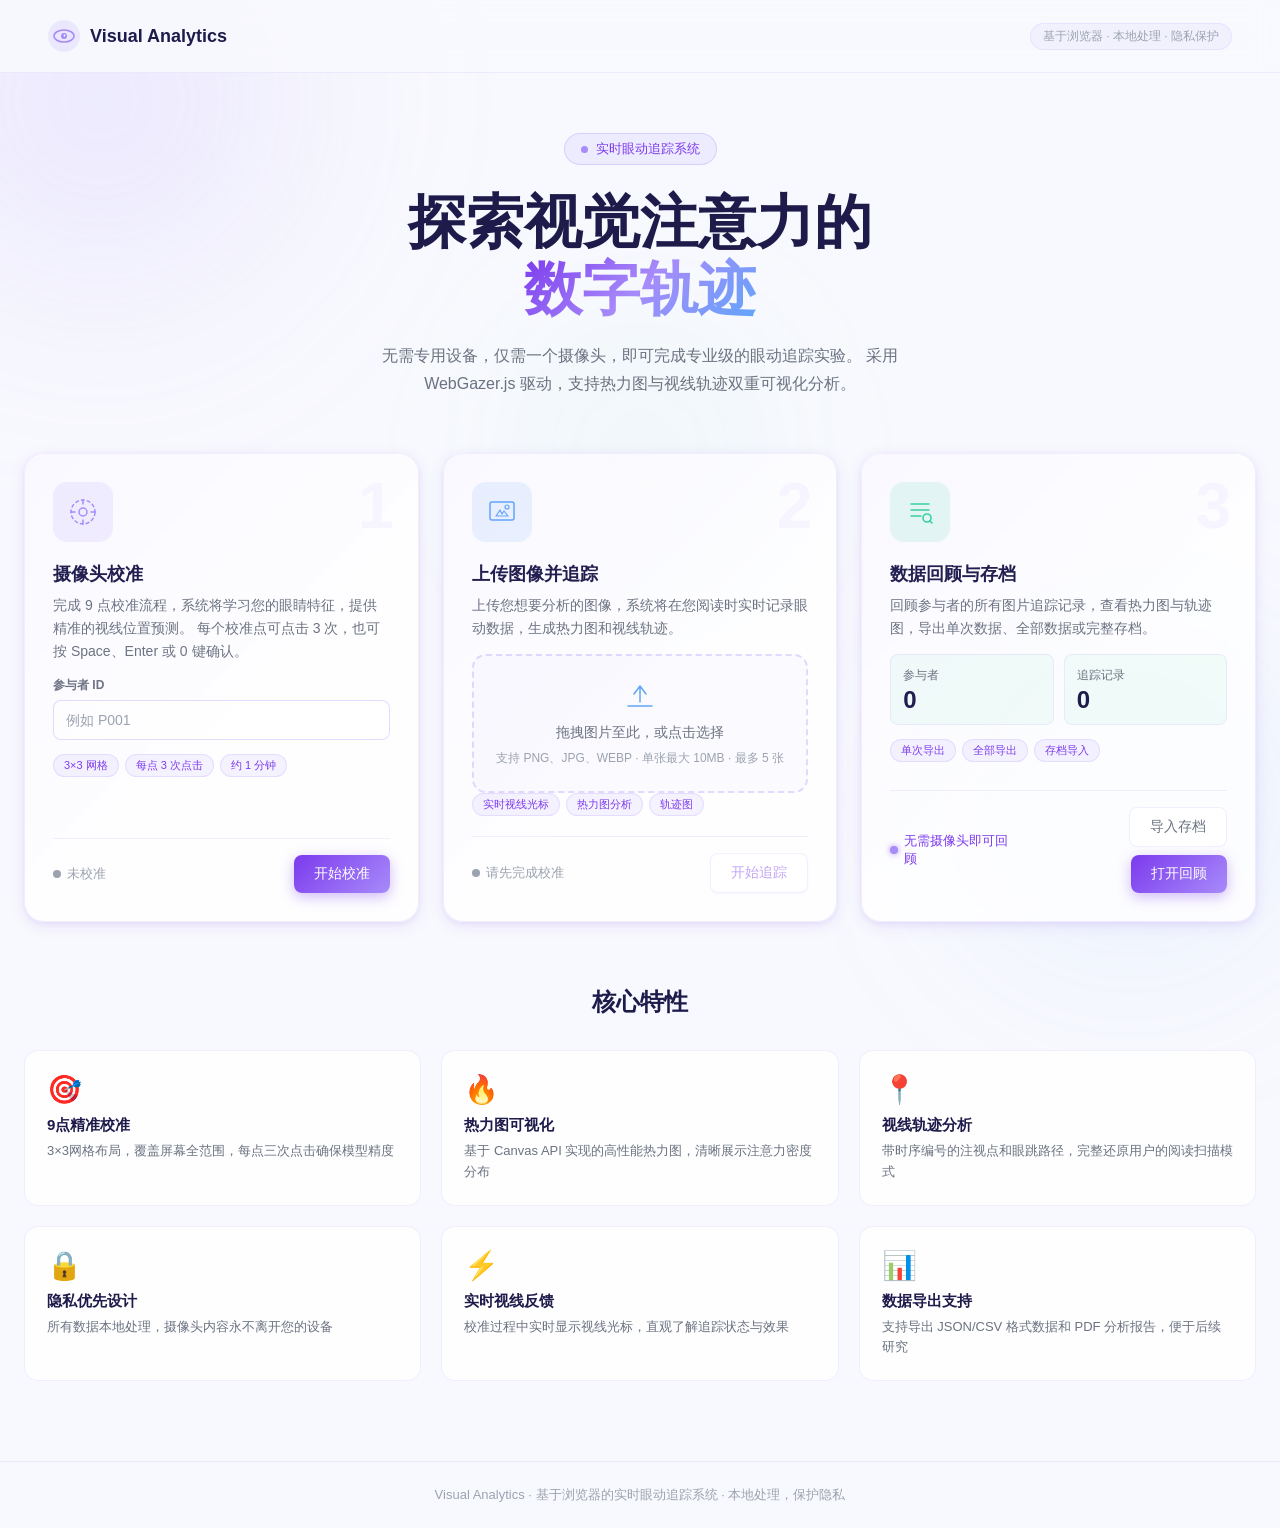
==== index.html @ 53bf52fd "Initial GitHub Pages release" ====
<!DOCTYPE html>
<html lang="zh-CN">
<head>
  <meta charset="UTF-8" />
  <meta name="viewport" content="width=device-width, initial-scale=1.0" />
  <title>Visual Analytics · 基于浏览器的实时眼动追踪系统</title>
  <meta name="description" content="基于浏览器的实时眼动追踪工具，无需专业设备，利用摄像头即可进行眼动数据采集、热力图与视线轨迹分析。" />
  <link rel="stylesheet" href="style.css" />
</head>
<body>

<!-- 背景装饰 -->
<div class="bg-orb bg-orb-1"></div>
<div class="bg-orb bg-orb-2"></div>
<div class="bg-orb bg-orb-3"></div>

<!-- ========== 隐私弹窗 ========== -->
<div id="privacy-modal" class="modal-overlay">
  <div class="modal-card">
    <div class="modal-icon">
      <svg width="48" height="48" viewBox="0 0 48 48" fill="none">
        <circle cx="24" cy="24" r="24" fill="rgba(167,139,250,0.15)"/>
        <path d="M24 12C18 12 13 15 13 15V25C13 32 18 37 24 38C30 37 35 32 35 25V15C35 15 30 12 24 12Z" stroke="#A78BFA" stroke-width="2" fill="none"/>
        <path d="M20 24L23 27L28 21" stroke="#A78BFA" stroke-width="2" stroke-linecap="round" stroke-linejoin="round"/>
      </svg>
    </div>
    <h2 class="modal-title">隐私说明</h2>
    <p class="modal-desc">本工具需要访问您的摄像头以进行实时眼动追踪。请放心：</p>
    <ul class="modal-list">
      <li>
        <span class="list-icon">🔒</span>
        <span>所有数据仅在您的浏览器本地处理</span>
      </li>
      <li>
        <span class="list-icon">🚫</span>
        <span>摄像头画面不会上传至任何服务器</span>
      </li>
      <li>
        <span class="list-icon">🎛️</span>
        <span>您可随时关闭摄像头或撤销权限</span>
      </li>
      <li>
        <span class="list-icon">🌐</span>
        <span>完全离线运行，保护您的隐私</span>
      </li>
    </ul>
    <button class="btn btn-primary btn-full" id="accept-privacy">
      我已了解，启用摄像头
    </button>
    <p class="modal-note">点击后浏览器将请求摄像头访问权限</p>
  </div>
</div>

<!-- ========== 初始化加载遮罩 ========== -->
<div id="loading-overlay" class="modal-overlay">
  <div class="modal-card" style="text-align:center">
    <div class="loading-spinner"></div>
    <h2 class="modal-title" style="margin-top:20px">正在初始化眼动追踪引擎</h2>
    <p class="modal-desc" id="loading-status">正在加载 WebGazer.js 并请求摄像头权限…</p>
  </div>
</div>

<!-- ========== 错误弹窗 ========== -->
<div id="error-modal" class="modal-overlay">
  <div class="modal-card">
    <div class="modal-icon">
      <svg width="48" height="48" viewBox="0 0 48 48" fill="none">
        <circle cx="24" cy="24" r="24" fill="rgba(248,113,113,0.15)"/>
        <path d="M24 14v12" stroke="#F87171" stroke-width="3" stroke-linecap="round"/>
        <circle cx="24" cy="32" r="2" fill="#F87171"/>
      </svg>
    </div>
    <h2 class="modal-title">眼动追踪初始化失败</h2>
    <p class="modal-desc" id="error-message">无法启动眼动追踪引擎。</p>
    <ul class="modal-list">
      <li>
        <span class="list-icon">📷</span>
        <span>请确认已允许浏览器访问摄像头</span>
      </li>
      <li>
        <span class="list-icon">🌐</span>
        <span>请使用 Chrome / Edge 等现代浏览器</span>
      </li>
      <li>
        <span class="list-icon">🔒</span>
        <span>页面需通过 HTTPS 或 localhost 访问</span>
      </li>
      <li>
        <span class="list-icon">💡</span>
        <span>请确保环境光线充足、面部正对摄像头</span>
      </li>
    </ul>
    <button class="btn btn-primary btn-full" id="retry-init-btn">重试初始化</button>
    <p class="modal-note" id="error-detail"></p>
  </div>
</div>

<!-- ========== 校准界面 ========== -->
<div id="calibration-screen" class="screen hidden">
  <div id="calibration-header">
    <div class="calib-progress-wrap">
      <div class="calib-progress-label">
        <span id="calib-status-text">校准进行中</span>
        <span id="calib-progress-pct">0%</span>
      </div>
      <div class="calib-progress-bar">
        <div class="calib-progress-fill" id="calib-progress-fill"></div>
      </div>
    </div>
    <p class="calib-hint">请注视当前圆点，点击它或按 Space / Enter / 0 共 3 次，直到它变为绿色</p>
  </div>

  <!-- 9个校准点 -->
  <div id="calibration-points-container">
    <!-- 点通过 JS 动态生成 -->
  </div>

  <!-- 实时视线光标 -->
  <div id="gaze-cursor" class="hidden"></div>
</div>

<!-- ========== 追踪界面 ========== -->
<div id="tracking-screen" class="screen hidden">
  <canvas id="tracking-canvas"></canvas>
  <div id="tracking-image-container">
    <img id="tracking-image" src="" alt="追踪图像" />
  </div>
  <div id="gaze-cursor-tracking" class="gaze-cursor-tracking"></div>
  <div id="tracking-banner">
    <div class="tracking-dot"></div>
    <span>眼动追踪进行中...</span>
  </div>
  <button id="stop-tracking-btn" title="结束追踪">
    <svg width="20" height="20" viewBox="0 0 20 20" fill="none">
      <path d="M15 5L5 15M5 5L15 15" stroke="white" stroke-width="2" stroke-linecap="round"/>
    </svg>
  </button>
</div>

<!-- ========== 分析报告界面 ========== -->
<div id="report-screen" class="screen hidden">
  <div class="report-header">
    <div class="report-header-left">
      <h1 class="report-title">
        <svg width="24" height="24" viewBox="0 0 24 24" fill="none">
          <path d="M9 19v-6a2 2 0 00-2-2H5a2 2 0 00-2 2v6a2 2 0 002 2h2a2 2 0 002-2zm0 0V9a2 2 0 012-2h2a2 2 0 012 2v10m-6 0a2 2 0 002 2h2a2 2 0 002-2m0 0V5a2 2 0 012-2h2a2 2 0 012 2v14a2 2 0 01-2 2h-2a2 2 0 01-2-2z" stroke="#A78BFA" stroke-width="2" stroke-linecap="round" stroke-linejoin="round"/>
        </svg>
        分析报告
      </h1>
    </div>
    <div class="report-header-actions">
      <button class="btn btn-ghost" id="import-archive-btn">
        导入存档
      </button>
      <input type="file" id="import-archive-input" accept="application/json,.json" class="hidden" />
      <button class="btn btn-ghost" id="export-archive-btn">
        导出存档
      </button>
      <button class="btn btn-ghost" id="export-selected-data-btn">
        导出单次数据
      </button>
      <button class="btn btn-ghost" id="export-data-btn">
        <svg width="16" height="16" viewBox="0 0 16 16" fill="none">
          <path d="M8 2v8M5 7l3 3 3-3M3 13h10" stroke="currentColor" stroke-width="1.5" stroke-linecap="round" stroke-linejoin="round"/>
        </svg>
        导出全部数据
      </button>
      <button class="btn btn-ghost" id="export-pdf-btn">
        <svg width="16" height="16" viewBox="0 0 16 16" fill="none">
          <path d="M4 2h6l3 3v9H4V2z" stroke="currentColor" stroke-width="1.5" stroke-linejoin="round"/>
          <path d="M9 2v3h3M6 8h4M6 11h4" stroke="currentColor" stroke-width="1.5" stroke-linecap="round"/>
        </svg>
        导出 PDF
      </button>
      <button class="btn btn-primary" id="back-home-btn">
        <svg width="16" height="16" viewBox="0 0 16 16" fill="none">
          <path d="M10 3L5 8l5 5" stroke="currentColor" stroke-width="1.5" stroke-linecap="round" stroke-linejoin="round"/>
        </svg>
        返回首页
      </button>
    </div>
  </div>

  <div class="data-workbench">
    <div class="data-panel">
      <div class="data-panel-head">
        <span>参与者</span>
        <strong id="participant-count">0</strong>
      </div>
      <div id="participant-list" class="participant-list"></div>
    </div>
    <div class="data-panel">
      <div class="data-panel-head">
        <span>追踪记录</span>
        <strong id="run-count">0</strong>
      </div>
      <div id="run-list" class="run-list"></div>
    </div>
    <div class="data-panel data-panel-wide">
      <div class="data-panel-head">
        <span>当前回顾</span>
        <strong id="selected-run-label">未选择</strong>
      </div>
      <p class="data-panel-note" id="selected-run-note">导入存档或完成追踪后，可在这里选择并回顾单次数据。</p>
    </div>
  </div>

  <div class="report-stats">
    <div class="stat-card">
      <div class="stat-icon stat-icon-purple">
        <svg width="20" height="20" viewBox="0 0 20 20" fill="none">
          <circle cx="10" cy="10" r="7" stroke="#A78BFA" stroke-width="1.5"/>
          <path d="M10 6v4l2.5 2.5" stroke="#A78BFA" stroke-width="1.5" stroke-linecap="round"/>
        </svg>
      </div>
      <div class="stat-info">
        <span class="stat-label">追踪总时长</span>
        <span class="stat-value" id="stat-duration">0.0 s</span>
      </div>
    </div>
    <div class="stat-card">
      <div class="stat-icon stat-icon-blue">
        <svg width="20" height="20" viewBox="0 0 20 20" fill="none">
          <circle cx="10" cy="10" r="3" stroke="#60A5FA" stroke-width="1.5"/>
          <path d="M10 3v2M10 15v2M3 10h2M15 10h2" stroke="#60A5FA" stroke-width="1.5" stroke-linecap="round"/>
        </svg>
      </div>
      <div class="stat-info">
        <span class="stat-label">数据点总数</span>
        <span class="stat-value" id="stat-points">0</span>
      </div>
    </div>
    <div class="stat-card">
      <div class="stat-icon stat-icon-green">
        <svg width="20" height="20" viewBox="0 0 20 20" fill="none">
          <path d="M16 8A6 6 0 114 8" stroke="#34D399" stroke-width="1.5" stroke-linecap="round"/>
          <path d="M10 2v1M7 3.27L7.5 4.1M13 3.27L12.5 4.1" stroke="#34D399" stroke-width="1.5" stroke-linecap="round"/>
        </svg>
      </div>
      <div class="stat-info">
        <span class="stat-label">关注质量</span>
        <span class="stat-value stat-quality" id="stat-quality">—</span>
      </div>
    </div>
    <div class="stat-card">
      <div class="stat-icon stat-icon-orange">
        <svg width="20" height="20" viewBox="0 0 20 20" fill="none">
          <path d="M3 10h2l2-5 3 10 3-6 1 3h3" stroke="#FB923C" stroke-width="1.5" stroke-linecap="round" stroke-linejoin="round"/>
        </svg>
      </div>
      <div class="stat-info">
        <span class="stat-label">采样频率</span>
        <span class="stat-value" id="stat-fps">— Hz</span>
      </div>
    </div>
  </div>

  <div class="report-viz">
    <div class="viz-tabs">
      <button class="viz-tab active" id="tab-heatmap">
        <svg width="16" height="16" viewBox="0 0 16 16" fill="none">
          <circle cx="8" cy="8" r="6" stroke="currentColor" stroke-width="1.5"/>
          <circle cx="8" cy="8" r="3" fill="currentColor" opacity="0.4"/>
          <circle cx="8" cy="8" r="1.5" fill="currentColor"/>
        </svg>
        热力图
      </button>
      <button class="viz-tab" id="tab-gazeplot">
        <svg width="16" height="16" viewBox="0 0 16 16" fill="none">
          <circle cx="3" cy="13" r="2" stroke="currentColor" stroke-width="1.5"/>
          <circle cx="8" cy="5" r="2" stroke="currentColor" stroke-width="1.5"/>
          <circle cx="13" cy="10" r="2" stroke="currentColor" stroke-width="1.5"/>
          <path d="M5 5.5L3 11M8.5 6.5L11.5 9" stroke="currentColor" stroke-width="1.2" stroke-linecap="round"/>
        </svg>
        视线轨迹图
      </button>
    </div>
    <div class="viz-container">
      <canvas id="report-canvas"></canvas>
    </div>
  </div>
</div>

<!-- ========== 主页 ========== -->
<div id="home-screen" class="screen">
  <header class="site-header">
    <div class="logo">
      <svg width="32" height="32" viewBox="0 0 32 32" fill="none">
        <circle cx="16" cy="16" r="16" fill="rgba(167,139,250,0.15)"/>
        <ellipse cx="16" cy="16" rx="10" ry="6" stroke="#A78BFA" stroke-width="1.5"/>
        <circle cx="16" cy="16" r="3" fill="#A78BFA"/>
        <circle cx="16.5" cy="15.5" r="1" fill="white"/>
      </svg>
      <span>Visual Analytics</span>
    </div>
    <div class="header-actions">
      <div class="header-badge">基于浏览器 · 本地处理 · 隐私保护</div>
    </div>
  </header>

  <main class="home-main">
    <div class="hero-section">
      <div class="hero-tag">
        <span class="tag-dot"></span>
        实时眼动追踪系统
      </div>
      <h1 class="hero-title">
        探索视觉注意力的<br />
        <span class="gradient-text">数字轨迹</span>
      </h1>
      <p class="hero-desc">
        无需专用设备，仅需一个摄像头，即可完成专业级的眼动追踪实验。
        采用 WebGazer.js 驱动，支持热力图与视线轨迹双重可视化分析。
      </p>
    </div>

    <div class="home-cards">
      <!-- 步骤1：校准 -->
      <div class="home-card" id="card-calibrate">
        <div class="card-number">1</div>
        <div class="card-icon-wrap calibrate-icon">
          <svg width="32" height="32" viewBox="0 0 32 32" fill="none">
            <circle cx="16" cy="16" r="12" stroke="#A78BFA" stroke-width="1.5" stroke-dasharray="4 2"/>
            <circle cx="16" cy="16" r="4" stroke="#A78BFA" stroke-width="1.5"/>
            <path d="M16 4v4M16 24v4M4 16h4M24 16h4" stroke="#A78BFA" stroke-width="1.5" stroke-linecap="round"/>
          </svg>
        </div>
        <div class="card-content">
          <h3 class="card-title">摄像头校准</h3>
          <p class="card-desc">
            完成 9 点校准流程，系统将学习您的眼睛特征，提供精准的视线位置预测。
            每个校准点可点击 3 次，也可按 Space、Enter 或 0 键确认。
          </p>
          <label class="participant-field" for="participant-id-input">
            <span>参与者 ID</span>
            <input id="participant-id-input" type="text" maxlength="48" placeholder="例如 P001" autocomplete="off" />
          </label>
          <div class="card-info-row">
            <span class="info-chip">3×3 网格</span>
            <span class="info-chip">每点 3 次点击</span>
            <span class="info-chip">约 1 分钟</span>
          </div>
        </div>
        <div class="card-footer">
          <div id="calib-status-indicator" class="status-indicator status-pending">
            <span class="status-dot"></span>
            <span id="calib-status-label">未校准</span>
          </div>
          <button class="btn btn-primary" id="start-calib-btn">开始校准</button>
        </div>
      </div>

      <!-- 步骤2：上传与追踪 -->
      <div class="home-card" id="card-track">
        <div class="card-number">2</div>
        <div class="card-icon-wrap track-icon">
          <svg width="32" height="32" viewBox="0 0 32 32" fill="none">
            <rect x="4" y="6" width="24" height="18" rx="2" stroke="#60A5FA" stroke-width="1.5"/>
            <path d="M14 14l-4 6h12l-4-5-2 3-2-4z" stroke="#60A5FA" stroke-width="1.2" stroke-linejoin="round"/>
            <circle cx="21" cy="11" r="2" stroke="#60A5FA" stroke-width="1.2"/>
          </svg>
        </div>
        <div class="card-content">
          <h3 class="card-title">上传图像并追踪</h3>
          <p class="card-desc">
            上传您想要分析的图像，系统将在您阅读时实时记录眼动数据，生成热力图和视线轨迹。
          </p>

          <!-- 拖拽上传区域 -->
          <div class="dropzone" id="dropzone">
            <div class="dropzone-inner" id="dropzone-inner">
              <svg width="36" height="36" viewBox="0 0 36 36" fill="none">
                <path d="M18 6v16M12 14l6-8 6 8" stroke="#60A5FA" stroke-width="1.5" stroke-linecap="round" stroke-linejoin="round"/>
                <path d="M6 26h24" stroke="#60A5FA" stroke-width="1.5" stroke-linecap="round"/>
              </svg>
              <span class="dropzone-text">拖拽图片至此，或点击选择</span>
              <span class="dropzone-sub">支持 PNG、JPG、WEBP · 单张最大 10MB · 最多 5 张</span>
            </div>
            <input type="file" id="file-input" accept="image/*" multiple class="hidden" />
          </div>
          <div id="image-gallery" class="image-gallery hidden" aria-label="已上传图片"></div>
          <div class="card-info-row">
            <span class="info-chip">实时视线光标</span>
            <span class="info-chip">热力图分析</span>
            <span class="info-chip">轨迹图</span>
          </div>
        </div>
        <div class="card-footer">
          <div id="track-status-indicator" class="status-indicator status-pending">
            <span class="status-dot"></span>
            <span>请先完成校准</span>
          </div>
          <button class="btn btn-secondary" id="start-track-btn" disabled>开始追踪</button>
        </div>
      </div>

      <!-- 步骤3：数据回顾与存档 -->
      <div class="home-card" id="card-data">
        <div class="card-number">3</div>
        <div class="card-icon-wrap data-icon">
          <svg width="32" height="32" viewBox="0 0 32 32" fill="none">
            <path d="M7 8h18M7 14h18M7 20h10" stroke="#34D399" stroke-width="1.6" stroke-linecap="round"/>
            <circle cx="23" cy="22" r="4" stroke="#34D399" stroke-width="1.6"/>
            <path d="M25.8 24.8L28 27" stroke="#34D399" stroke-width="1.6" stroke-linecap="round"/>
          </svg>
        </div>
        <div class="card-content">
          <h3 class="card-title">数据回顾与存档</h3>
          <p class="card-desc">
            回顾参与者的所有图片追踪记录，查看热力图与轨迹图，导出单次数据、全部数据或完整存档。
          </p>
          <div class="data-card-summary">
            <div>
              <span>参与者</span>
              <strong id="home-participant-count">0</strong>
            </div>
            <div>
              <span>追踪记录</span>
              <strong id="home-run-count">0</strong>
            </div>
          </div>
          <div class="card-info-row">
            <span class="info-chip">单次导出</span>
            <span class="info-chip">全部导出</span>
            <span class="info-chip">存档导入</span>
          </div>
        </div>
        <div class="card-footer">
          <div class="status-indicator status-active">
            <span class="status-dot"></span>
            <span>无需摄像头即可回顾</span>
          </div>
          <div class="card-actions">
            <button class="btn btn-ghost" id="import-archive-home-btn">导入存档</button>
            <button class="btn btn-primary" id="open-data-btn">打开回顾</button>
          </div>
        </div>
      </div>
    </div>

    <!-- 功能特点 -->
    <div class="features-section">
      <h2 class="features-title">核心特性</h2>
      <div class="features-grid">
        <div class="feature-item">
          <div class="feature-icon">🎯</div>
          <h4>9点精准校准</h4>
          <p>3×3网格布局，覆盖屏幕全范围，每点三次点击确保模型精度</p>
        </div>
        <div class="feature-item">
          <div class="feature-icon">🔥</div>
          <h4>热力图可视化</h4>
          <p>基于 Canvas API 实现的高性能热力图，清晰展示注意力密度分布</p>
        </div>
        <div class="feature-item">
          <div class="feature-icon">📍</div>
          <h4>视线轨迹分析</h4>
          <p>带时序编号的注视点和眼跳路径，完整还原用户的阅读扫描模式</p>
        </div>
        <div class="feature-item">
          <div class="feature-icon">🔒</div>
          <h4>隐私优先设计</h4>
          <p>所有数据本地处理，摄像头内容永不离开您的设备</p>
        </div>
        <div class="feature-item">
          <div class="feature-icon">⚡</div>
          <h4>实时视线反馈</h4>
          <p>校准过程中实时显示视线光标，直观了解追踪状态与效果</p>
        </div>
        <div class="feature-item">
          <div class="feature-icon">📊</div>
          <h4>数据导出支持</h4>
          <p>支持导出 JSON/CSV 格式数据和 PDF 分析报告，便于后续研究</p>
        </div>
      </div>
    </div>
  </main>

  <footer class="site-footer">
    <p>Visual Analytics · 基于浏览器的实时眼动追踪系统 · 本地处理，保护隐私</p>
  </footer>
</div>

<!-- WebGazer.js (本地) -->
<script src="webgazer.js"></script>
<script src="app.js"></script>
</body>
</html>
---- style.css ----
/* ===========================
   Global Reset & Base
=========================== */
*, *::before, *::after {
  box-sizing: border-box;
  margin: 0;
  padding: 0;
}

:root {
  --purple: #A78BFA;
  --purple-dark: #7C3AED;
  --purple-light: #EDE9FE;
  --blue: #60A5FA;
  --blue-dark: #2563EB;
  --green: #34D399;
  --green-dark: #059669;
  --orange: #FB923C;
  --red: #F87171;
  --red-dark: #DC2626;

  --bg: #F8F9FE;
  --surface: rgba(255,255,255,0.80);
  --surface-hover: rgba(255,255,255,0.95);
  --border: rgba(167,139,250,0.15);
  --border-strong: rgba(167,139,250,0.3);
  --text-primary: #1E1B4B;
  --text-secondary: #6B7280;
  --text-muted: #9CA3AF;

  --radius-sm: 8px;
  --radius-md: 14px;
  --radius-lg: 20px;
  --radius-xl: 28px;

  --shadow-sm: 0 1px 3px rgba(109,40,217,0.06), 0 1px 2px rgba(109,40,217,0.04);
  --shadow-md: 0 4px 16px rgba(109,40,217,0.10), 0 2px 6px rgba(109,40,217,0.06);
  --shadow-lg: 0 10px 40px rgba(109,40,217,0.14), 0 4px 12px rgba(109,40,217,0.08);
  --shadow-glow: 0 0 20px rgba(167,139,250,0.35);

  --transition: 0.22s cubic-bezier(0.4, 0, 0.2, 1);
}

html { font-size: 16px; }

body {
  font-family: -apple-system, BlinkMacSystemFont, "Segoe UI", "Microsoft YaHei", Arial, sans-serif;
  background: var(--bg);
  color: var(--text-primary);
  min-height: 100vh;
  overflow-x: hidden;
  -webkit-font-smoothing: antialiased;
}

/* ===========================
   Background Orbs
=========================== */
.bg-orb {
  position: fixed;
  border-radius: 50%;
  filter: blur(80px);
  pointer-events: none;
  z-index: 0;
}
.bg-orb-1 {
  width: 600px; height: 600px;
  background: radial-gradient(circle, rgba(167,139,250,0.18) 0%, transparent 70%);
  top: -200px; left: -200px;
}
.bg-orb-2 {
  width: 500px; height: 500px;
  background: radial-gradient(circle, rgba(96,165,250,0.12) 0%, transparent 70%);
  bottom: -150px; right: -100px;
}
.bg-orb-3 {
  width: 350px; height: 350px;
  background: radial-gradient(circle, rgba(52,211,153,0.08) 0%, transparent 70%);
  top: 50%; left: 50%;
  transform: translate(-50%, -50%);
}

/* ===========================
   Utilities
=========================== */
.hidden { display: none !important; }
.screen { position: relative; z-index: 1; }

/* ===========================
   Buttons
=========================== */
.btn {
  display: inline-flex;
  align-items: center;
  gap: 6px;
  padding: 10px 20px;
  border: none;
  border-radius: var(--radius-sm);
  font-family: inherit;
  font-size: 14px;
  font-weight: 500;
  cursor: pointer;
  transition: var(--transition);
  white-space: nowrap;
  text-decoration: none;
}

.btn-primary {
  background: linear-gradient(135deg, #7C3AED 0%, #A78BFA 100%);
  color: white;
  box-shadow: 0 4px 14px rgba(124,58,237,0.35);
}
.btn-primary:hover:not(:disabled) {
  transform: translateY(-1px);
  box-shadow: 0 6px 20px rgba(124,58,237,0.45);
}
.btn-primary:active:not(:disabled) { transform: translateY(0); }
.btn-primary:disabled {
  opacity: 0.5;
  cursor: not-allowed;
  box-shadow: none;
}

.btn-secondary {
  background: white;
  color: var(--purple-dark);
  border: 1.5px solid var(--border-strong);
  box-shadow: var(--shadow-sm);
}
.btn-secondary:hover:not(:disabled) {
  background: var(--purple-light);
  border-color: var(--purple);
}
.btn-secondary:disabled {
  opacity: 0.45;
  cursor: not-allowed;
}

.btn-ghost {
  background: rgba(255,255,255,0.6);
  color: var(--text-secondary);
  border: 1px solid var(--border);
  backdrop-filter: blur(8px);
}
.btn-ghost:hover {
  background: rgba(255,255,255,0.9);
  color: var(--text-primary);
}

.btn-full { width: 100%; justify-content: center; padding: 14px 20px; font-size: 15px; }

/* ===========================
   Modal
=========================== */
.modal-overlay {
  position: fixed;
  inset: 0;
  background: rgba(30,27,75,0.35);
  backdrop-filter: blur(12px);
  display: flex;
  align-items: center;
  justify-content: center;
  z-index: 1000;
  opacity: 0;
  pointer-events: none;
  transition: opacity 0.3s ease;
}
.modal-overlay.active {
  opacity: 1;
  pointer-events: all;
}

.modal-card {
  background: rgba(255,255,255,0.95);
  backdrop-filter: blur(20px);
  border: 1px solid var(--border);
  border-radius: var(--radius-xl);
  padding: 40px;
  max-width: 440px;
  width: calc(100% - 40px);
  box-shadow: var(--shadow-lg);
  transform: scale(0.95) translateY(8px);
  transition: transform 0.3s ease;
}
.modal-overlay.active .modal-card {
  transform: scale(1) translateY(0);
}

.modal-icon {
  display: flex;
  justify-content: center;
  margin-bottom: 20px;
}
.modal-title {
  text-align: center;
  font-size: 22px;
  font-weight: 700;
  color: var(--text-primary);
  margin-bottom: 10px;
}
.modal-desc {
  text-align: center;
  color: var(--text-secondary);
  font-size: 14px;
  margin-bottom: 20px;
}
.modal-list {
  list-style: none;
  display: flex;
  flex-direction: column;
  gap: 10px;
  margin-bottom: 28px;
}
.modal-list li {
  display: flex;
  align-items: center;
  gap: 10px;
  font-size: 14px;
  color: var(--text-primary);
  background: rgba(167,139,250,0.06);
  border: 1px solid var(--border);
  border-radius: var(--radius-sm);
  padding: 10px 14px;
}
.list-icon { font-size: 18px; flex-shrink: 0; }
.modal-note {
  text-align: center;
  color: var(--text-muted);
  font-size: 12px;
  margin-top: 12px;
}

/* ===========================
   Site Header (Home)
=========================== */
.site-header {
  display: flex;
  align-items: center;
  justify-content: space-between;
  padding: 20px 48px;
  position: sticky;
  top: 0;
  z-index: 100;
  background: rgba(248,249,254,0.85);
  backdrop-filter: blur(12px);
  border-bottom: 1px solid var(--border);
}
.logo {
  display: flex;
  align-items: center;
  gap: 10px;
  font-size: 18px;
  font-weight: 700;
  color: var(--text-primary);
  text-decoration: none;
}
.header-badge {
  font-size: 12px;
  color: var(--text-muted);
  background: rgba(167,139,250,0.08);
  border: 1px solid var(--border);
  border-radius: 100px;
  padding: 4px 12px;
}
.header-actions {
  display: flex;
  align-items: center;
  gap: 10px;
  flex-wrap: wrap;
  justify-content: flex-end;
}

/* ===========================
   Home Main
=========================== */
.home-main {
  max-width: 1500px;
  margin: 0 auto;
  padding: 60px 24px 80px;
}

/* Hero */
.hero-section {
  text-align: center;
  margin-bottom: 56px;
}
.hero-tag {
  display: inline-flex;
  align-items: center;
  gap: 8px;
  font-size: 13px;
  font-weight: 500;
  color: var(--purple-dark);
  background: rgba(167,139,250,0.12);
  border: 1px solid var(--border-strong);
  border-radius: 100px;
  padding: 6px 16px;
  margin-bottom: 24px;
}
.tag-dot {
  width: 7px; height: 7px;
  background: var(--purple);
  border-radius: 50%;
  animation: pulse-tag 2s infinite;
}
@keyframes pulse-tag {
  0%, 100% { opacity: 1; transform: scale(1); }
  50% { opacity: 0.6; transform: scale(0.85); }
}

.hero-title {
  font-size: clamp(36px, 5vw, 58px);
  font-weight: 800;
  line-height: 1.15;
  color: var(--text-primary);
  margin-bottom: 20px;
}
.gradient-text {
  background: linear-gradient(135deg, #7C3AED 0%, #A78BFA 50%, #60A5FA 100%);
  -webkit-background-clip: text;
  -webkit-text-fill-color: transparent;
  background-clip: text;
}
.hero-desc {
  max-width: 600px;
  margin: 0 auto;
  color: var(--text-secondary);
  font-size: 16px;
  line-height: 1.7;
}

/* Home Cards */
.home-cards {
  display: grid;
  grid-template-columns: repeat(3, minmax(0, 1fr));
  gap: 24px;
  margin-bottom: 64px;
}
@media (max-width: 1180px) {
  .home-cards { grid-template-columns: 1fr 1fr; }
}
@media (max-width: 780px) {
  .home-cards { grid-template-columns: 1fr; }
  .site-header { padding: 16px 20px; }
  .home-main { padding: 40px 16px 60px; }
}

.home-card {
  background: var(--surface);
  backdrop-filter: blur(16px);
  border: 1px solid var(--border);
  border-radius: var(--radius-lg);
  padding: 28px;
  box-shadow: var(--shadow-md);
  display: flex;
  flex-direction: column;
  gap: 20px;
  transition: var(--transition);
  position: relative;
  overflow: hidden;
}
.home-card::before {
  content: '';
  position: absolute;
  inset: 0;
  border-radius: var(--radius-lg);
  background: linear-gradient(135deg, rgba(167,139,250,0.05) 0%, transparent 60%);
  pointer-events: none;
}
.home-card:hover {
  box-shadow: var(--shadow-lg);
  transform: translateY(-2px);
  border-color: var(--border-strong);
}

.card-number {
  position: absolute;
  top: 20px;
  right: 24px;
  font-size: 64px;
  font-weight: 900;
  color: rgba(167,139,250,0.08);
  line-height: 1;
  user-select: none;
}
.card-icon-wrap {
  width: 60px; height: 60px;
  border-radius: var(--radius-md);
  display: flex;
  align-items: center;
  justify-content: center;
  flex-shrink: 0;
}
.calibrate-icon { background: rgba(167,139,250,0.12); }
.track-icon { background: rgba(96,165,250,0.12); }
.data-icon { background: rgba(52,211,153,0.12); }

.card-content { flex: 1; }
.card-title {
  font-size: 18px;
  font-weight: 700;
  color: var(--text-primary);
  margin-bottom: 8px;
}
.card-desc {
  font-size: 14px;
  color: var(--text-secondary);
  line-height: 1.65;
  margin-bottom: 14px;
}
.card-info-row {
  display: flex;
  flex-wrap: wrap;
  gap: 6px;
}
.info-chip {
  font-size: 11px;
  font-weight: 500;
  color: var(--purple-dark);
  background: rgba(167,139,250,0.10);
  border: 1px solid rgba(167,139,250,0.2);
  border-radius: 100px;
  padding: 3px 10px;
}

.participant-field {
  display: flex;
  flex-direction: column;
  gap: 6px;
  margin: 12px 0 14px;
}
.participant-field span {
  font-size: 12px;
  font-weight: 600;
  color: var(--text-secondary);
}
.participant-field input {
  width: 100%;
  height: 40px;
  border: 1px solid var(--border-strong);
  border-radius: var(--radius-sm);
  background: rgba(255,255,255,0.72);
  color: var(--text-primary);
  font: inherit;
  font-size: 14px;
  padding: 0 12px;
  outline: none;
  transition: var(--transition);
}
.participant-field input:focus {
  border-color: var(--purple);
  box-shadow: 0 0 0 3px rgba(167,139,250,0.18);
  background: white;
}
.participant-field input::placeholder {
  color: var(--text-muted);
}

.card-footer {
  display: flex;
  align-items: center;
  justify-content: space-between;
  border-top: 1px solid var(--border);
  padding-top: 16px;
  gap: 12px;
}
.card-actions {
  display: flex;
  align-items: center;
  gap: 8px;
  flex-wrap: wrap;
  justify-content: flex-end;
}
.data-card-summary {
  display: grid;
  grid-template-columns: 1fr 1fr;
  gap: 10px;
  margin: 14px 0;
}
.data-card-summary div {
  border: 1px solid var(--border);
  border-radius: var(--radius-sm);
  background: rgba(52,211,153,0.06);
  padding: 12px;
}
.data-card-summary span {
  display: block;
  color: var(--text-secondary);
  font-size: 12px;
  margin-bottom: 4px;
}
.data-card-summary strong {
  color: var(--text-primary);
  font-size: 24px;
  line-height: 1;
}

/* Status indicators */
.status-indicator {
  display: flex;
  align-items: center;
  gap: 6px;
  font-size: 13px;
  font-weight: 500;
}
.status-dot {
  width: 8px; height: 8px;
  border-radius: 50%;
  flex-shrink: 0;
}
.status-pending .status-dot { background: var(--text-muted); }
.status-pending { color: var(--text-muted); }
.status-success .status-dot {
  background: var(--green);
  box-shadow: 0 0 6px var(--green);
  animation: pulse-green 2s infinite;
}
.status-success { color: var(--green-dark); }
@keyframes pulse-green {
  0%, 100% { opacity: 1; }
  50% { opacity: 0.6; }
}
.status-active .status-dot {
  background: var(--purple);
  box-shadow: 0 0 6px var(--purple);
  animation: pulse-purple 1.5s infinite;
}
.status-active { color: var(--purple-dark); }
@keyframes pulse-purple {
  0%, 100% { opacity: 1; }
  50% { opacity: 0.5; }
}

/* Dropzone */
.dropzone {
  border: 2px dashed var(--border-strong);
  border-radius: var(--radius-md);
  background: rgba(167,139,250,0.03);
  cursor: pointer;
  transition: var(--transition);
  overflow: hidden;
  position: relative;
  min-height: 120px;
  display: flex;
  align-items: center;
  justify-content: center;
}
.dropzone:hover, .dropzone.drag-over {
  border-color: var(--purple);
  background: rgba(167,139,250,0.08);
}
.dropzone-inner {
  display: flex;
  flex-direction: column;
  align-items: center;
  gap: 8px;
  padding: 24px 16px;
  text-align: center;
}
.dropzone-text { font-size: 14px; font-weight: 500; color: var(--text-secondary); }
.dropzone-sub { font-size: 12px; color: var(--text-muted); }
.image-gallery {
  display: grid;
  grid-template-columns: repeat(auto-fill, minmax(92px, 1fr));
  gap: 10px;
  margin-top: 12px;
}
.image-thumb {
  position: relative;
  height: 86px;
  border: 2px solid transparent;
  border-radius: var(--radius-sm);
  overflow: hidden;
  cursor: pointer;
  background: white;
  box-shadow: var(--shadow-sm);
  transition: var(--transition);
}
.image-thumb:hover {
  border-color: var(--border-strong);
  transform: translateY(-1px);
}
.image-thumb.selected {
  border-color: var(--blue);
  box-shadow: 0 0 0 3px rgba(96,165,250,0.18);
}
.image-thumb img {
  width: 100%;
  height: 100%;
  object-fit: cover;
  display: block;
}
.image-thumb-name {
  position: absolute;
  left: 0;
  right: 0;
  bottom: 0;
  padding: 14px 6px 5px;
  color: white;
  font-size: 11px;
  text-align: left;
  white-space: nowrap;
  overflow: hidden;
  text-overflow: ellipsis;
  background: linear-gradient(180deg, transparent, rgba(0,0,0,0.68));
}
.image-thumb-remove {
  position: absolute;
  top: 5px;
  right: 5px;
  width: 22px;
  height: 22px;
  border: none;
  border-radius: 50%;
  background: rgba(0,0,0,0.56);
  color: white;
  font-size: 16px;
  line-height: 1;
  cursor: pointer;
}
.image-thumb-remove:hover {
  background: rgba(220,38,38,0.92);
}

/* Features */
.features-section { margin-top: 20px; }
.features-title {
  text-align: center;
  font-size: 24px;
  font-weight: 700;
  color: var(--text-primary);
  margin-bottom: 32px;
}
.features-grid {
  display: grid;
  grid-template-columns: repeat(3, 1fr);
  gap: 20px;
}
@media (max-width: 900px) {
  .features-grid { grid-template-columns: repeat(2, 1fr); }
}
@media (max-width: 540px) {
  .features-grid { grid-template-columns: 1fr; }
}
.feature-item {
  background: var(--surface);
  border: 1px solid var(--border);
  border-radius: var(--radius-md);
  padding: 22px;
  transition: var(--transition);
}
.feature-item:hover {
  border-color: var(--border-strong);
  box-shadow: var(--shadow-sm);
  transform: translateY(-2px);
}
.feature-icon { font-size: 28px; margin-bottom: 10px; }
.feature-item h4 { font-size: 15px; font-weight: 600; margin-bottom: 6px; }
.feature-item p { font-size: 13px; color: var(--text-secondary); line-height: 1.6; }

/* Site Footer */
.site-footer {
  text-align: center;
  padding: 24px;
  color: var(--text-muted);
  font-size: 13px;
  border-top: 1px solid var(--border);
  position: relative;
  z-index: 1;
}

/* ===========================
   Calibration Screen
=========================== */
#calibration-screen {
  position: fixed;
  inset: 0;
  background: rgba(248,249,254,0.97);
  backdrop-filter: blur(6px);
  z-index: 500;
}

#calibration-header {
  position: fixed;
  top: 0;
  left: 0; right: 0;
  padding: 16px 32px 12px;
  background: rgba(248,249,254,0.95);
  backdrop-filter: blur(12px);
  border-bottom: 1px solid var(--border);
  z-index: 10;
}

.calib-progress-wrap { margin-bottom: 10px; }
.calib-progress-label {
  display: flex;
  justify-content: space-between;
  align-items: center;
  margin-bottom: 6px;
  font-size: 14px;
  font-weight: 500;
  color: var(--text-secondary);
}
#calib-progress-pct { color: var(--purple); font-weight: 600; }
.calib-progress-bar {
  height: 6px;
  background: rgba(167,139,250,0.15);
  border-radius: 100px;
  overflow: hidden;
}
.calib-progress-fill {
  height: 100%;
  background: linear-gradient(90deg, #7C3AED, #A78BFA);
  border-radius: 100px;
  width: 0%;
  transition: width 0.4s ease;
}
.calib-hint {
  font-size: 13px;
  color: var(--text-muted);
  text-align: center;
}

/* Calibration Points */
#calibration-points-container {
  position: fixed;
  inset: 0;
}

.calib-point {
  position: absolute;
  width: 44px; height: 44px;
  transform: translate(-50%, -50%);
  cursor: pointer;
  /* 确保点可点击 */
  touch-action: manipulation;
}
.calib-point-ring {
  position: absolute;
  inset: 0;
  border-radius: 50%;
  border: 2px solid var(--red);
  background: rgba(248,113,113,0.12);
  transition: all 0.3s ease;
}
.calib-point-dot {
  position: absolute;
  top: 50%; left: 50%;
  transform: translate(-50%,-50%);
  width: 10px; height: 10px;
  border-radius: 50%;
  background: var(--red);
  transition: all 0.3s ease;
}
.calib-point:hover .calib-point-ring {
  border-color: var(--purple);
  background: rgba(167,139,250,0.15);
}
.calib-point:hover .calib-point-dot { background: var(--purple); }

/* Pulse animation on click */
.calib-point.clicking .calib-point-ring {
  animation: calib-pulse 0.3s ease-out;
}
@keyframes calib-pulse {
  0% { transform: scale(1); opacity: 1; }
  50% { transform: scale(1.6); opacity: 0.5; }
  100% { transform: scale(1); opacity: 1; }
}

/* Completed state */
.calib-point.done .calib-point-ring {
  border-color: var(--green);
  background: rgba(52,211,153,0.15);
}
.calib-point.done .calib-point-dot { background: var(--green); }

/* Progress indicator inside point */
.calib-point-progress {
  position: absolute;
  top: -14px; left: 50%;
  transform: translateX(-50%);
  font-size: 10px;
  font-weight: 700;
  color: var(--text-secondary);
  white-space: nowrap;
}

/* Check mark for done */
.calib-check {
  position: absolute;
  top: 50%; left: 50%;
  transform: translate(-50%, -50%);
  color: var(--green);
  font-size: 14px;
  opacity: 0;
  transition: opacity 0.3s ease;
}
.calib-point.done .calib-check { opacity: 1; }
.calib-point.done .calib-point-dot { opacity: 0; }

/* Gaze cursor */
#gaze-cursor {
  position: fixed;
  width: 22px; height: 22px;
  border-radius: 50%;
  background: rgba(124,58,237,0.35);
  border: 2px solid rgba(124,58,237,0.7);
  transform: translate(-50%, -50%);
  pointer-events: none;
  z-index: 600;
  transition: left 0.05s linear, top 0.05s linear;
  box-shadow: 0 0 10px rgba(124,58,237,0.4);
}

/* ===========================
   Tracking Screen
=========================== */
#tracking-screen {
  position: fixed;
  inset: 0;
  background: #0a0a12;
  overflow: hidden;
  z-index: 400;
}

#tracking-canvas {
  position: absolute;
  inset: 0;
  width: 100%;
  height: 100%;
  pointer-events: none;
  z-index: 410;
}

#tracking-image-container {
  position: absolute;
  inset: 0;
  display: flex;
  align-items: center;
  justify-content: center;
  z-index: 405;
}

#tracking-image {
  max-width: 100%;
  max-height: 100%;
  object-fit: contain;
  display: block;
}

.gaze-cursor-tracking {
  position: fixed;
  width: 28px; height: 28px;
  border-radius: 50%;
  background: rgba(167,139,250,0.4);
  border: 2.5px solid rgba(167,139,250,0.9);
  transform: translate(-50%, -50%);
  pointer-events: none;
  z-index: 450;
  box-shadow: 0 0 16px rgba(167,139,250,0.5);
  transition: left 0.05s linear, top 0.05s linear;
}
.gaze-cursor-tracking::after {
  content: '';
  position: absolute;
  top: 50%; left: 50%;
  width: 6px; height: 6px;
  border-radius: 50%;
  background: rgba(167,139,250,0.9);
  transform: translate(-50%, -50%);
}

#tracking-banner {
  position: fixed;
  bottom: 32px;
  left: 50%;
  transform: translateX(-50%);
  display: flex;
  align-items: center;
  gap: 10px;
  background: rgba(10,10,18,0.85);
  backdrop-filter: blur(12px);
  border: 1px solid rgba(167,139,250,0.2);
  border-radius: 100px;
  padding: 10px 22px;
  font-size: 13px;
  color: rgba(255,255,255,0.8);
  z-index: 460;
}
.tracking-dot {
  width: 8px; height: 8px;
  border-radius: 50%;
  background: #F87171;
  animation: track-blink 1s infinite;
}
@keyframes track-blink {
  0%, 100% { opacity: 1; }
  50% { opacity: 0.3; }
}

#stop-tracking-btn {
  position: fixed;
  top: 24px; right: 24px;
  width: 42px; height: 42px;
  border-radius: 50%;
  border: none;
  background: rgba(248,113,113,0.9);
  cursor: pointer;
  display: flex;
  align-items: center;
  justify-content: center;
  z-index: 460;
  box-shadow: 0 4px 14px rgba(248,113,113,0.4);
  transition: var(--transition);
}
#stop-tracking-btn:hover {
  background: var(--red-dark);
  transform: scale(1.08);
}

/* ===========================
   Report Screen
=========================== */
#report-screen {
  min-height: 100vh;
  padding: 24px 32px 48px;
  background: linear-gradient(180deg, rgba(167,139,250,0.04) 0%, transparent 100%);
}
@media (max-width: 680px) {
  #report-screen { padding: 16px 16px 40px; }
}

.report-header {
  display: flex;
  align-items: center;
  justify-content: space-between;
  margin-bottom: 28px;
  flex-wrap: wrap;
  gap: 12px;
}
.report-title {
  display: flex;
  align-items: center;
  gap: 10px;
  font-size: 22px;
  font-weight: 700;
}
.report-header-actions {
  display: flex;
  gap: 8px;
  flex-wrap: wrap;
}

.data-workbench {
  display: grid;
  grid-template-columns: minmax(180px, 0.8fr) minmax(260px, 1.2fr) minmax(240px, 1fr);
  gap: 16px;
  margin-bottom: 20px;
}
@media (max-width: 980px) {
  .data-workbench { grid-template-columns: 1fr; }
}
.data-panel {
  background: var(--surface);
  border: 1px solid var(--border);
  border-radius: var(--radius-md);
  box-shadow: var(--shadow-sm);
  padding: 14px;
  min-height: 132px;
}
.data-panel-head {
  display: flex;
  align-items: center;
  justify-content: space-between;
  gap: 12px;
  margin-bottom: 10px;
  color: var(--text-secondary);
  font-size: 12px;
  font-weight: 700;
}
.data-panel-head strong {
  color: var(--text-primary);
}
.participant-list,
.run-list {
  display: flex;
  flex-direction: column;
  gap: 8px;
  max-height: 230px;
  overflow: auto;
}
.data-item {
  width: 100%;
  border: 1px solid var(--border);
  border-radius: var(--radius-sm);
  background: rgba(255,255,255,0.58);
  color: var(--text-primary);
  cursor: pointer;
  font: inherit;
  text-align: left;
  padding: 10px;
  transition: var(--transition);
}
.data-item:hover {
  border-color: var(--border-strong);
  background: rgba(255,255,255,0.9);
}
.data-item.active {
  border-color: var(--purple);
  background: rgba(167,139,250,0.12);
}
.data-item-title {
  display: block;
  font-size: 13px;
  font-weight: 700;
  margin-bottom: 3px;
}
.data-item-meta {
  display: block;
  color: var(--text-muted);
  font-size: 11px;
  line-height: 1.45;
}
.data-empty {
  color: var(--text-muted);
  font-size: 13px;
  line-height: 1.5;
  padding: 12px 4px;
}
.data-panel-note {
  color: var(--text-secondary);
  font-size: 13px;
  line-height: 1.6;
}

/* Stats */
.report-stats {
  display: grid;
  grid-template-columns: repeat(4, 1fr);
  gap: 16px;
  margin-bottom: 28px;
}
@media (max-width: 820px) {
  .report-stats { grid-template-columns: repeat(2, 1fr); }
}
@media (max-width: 480px) {
  .report-stats { grid-template-columns: 1fr 1fr; }
}

.stat-card {
  background: var(--surface);
  border: 1px solid var(--border);
  border-radius: var(--radius-md);
  padding: 18px 20px;
  display: flex;
  align-items: center;
  gap: 14px;
  box-shadow: var(--shadow-sm);
  transition: var(--transition);
}
.stat-card:hover { box-shadow: var(--shadow-md); transform: translateY(-1px); }

.stat-icon {
  width: 44px; height: 44px;
  border-radius: var(--radius-sm);
  display: flex;
  align-items: center;
  justify-content: center;
  flex-shrink: 0;
}
.stat-icon-purple { background: rgba(167,139,250,0.12); }
.stat-icon-blue { background: rgba(96,165,250,0.12); }
.stat-icon-green { background: rgba(52,211,153,0.12); }
.stat-icon-orange { background: rgba(251,146,60,0.12); }

.stat-info { display: flex; flex-direction: column; gap: 2px; }
.stat-label { font-size: 12px; color: var(--text-muted); font-weight: 500; }
.stat-value { font-size: 20px; font-weight: 700; color: var(--text-primary); }
.stat-quality { color: var(--green-dark); }

/* Viz Area */
.report-viz {
  background: var(--surface);
  border: 1px solid var(--border);
  border-radius: var(--radius-lg);
  overflow: hidden;
  box-shadow: var(--shadow-md);
}

.viz-tabs {
  display: flex;
  gap: 2px;
  padding: 12px 16px;
  border-bottom: 1px solid var(--border);
  background: rgba(248,249,254,0.6);
}
.viz-tab {
  display: inline-flex;
  align-items: center;
  gap: 7px;
  padding: 8px 18px;
  border: none;
  border-radius: var(--radius-sm);
  font-family: inherit;
  font-size: 13px;
  font-weight: 500;
  color: var(--text-secondary);
  background: transparent;
  cursor: pointer;
  transition: var(--transition);
}
.viz-tab:hover { background: rgba(167,139,250,0.08); color: var(--purple-dark); }
.viz-tab.active {
  background: rgba(167,139,250,0.15);
  color: var(--purple-dark);
  border: 1px solid rgba(167,139,250,0.25);
}

.viz-container {
  padding: 0;
  display: flex;
  align-items: center;
  justify-content: center;
  min-height: 400px;
  background: #1a1a2e;
  position: relative;
}

#report-canvas {
  max-width: 100%;
  max-height: 70vh;
  display: block;
}

/* ===========================
   Loading Spinner
=========================== */
.loading-spinner {
  width: 52px;
  height: 52px;
  border-radius: 50%;
  border: 4px solid rgba(167,139,250,0.2);
  border-top-color: var(--purple);
  animation: spin 0.9s linear infinite;
  margin: 0 auto;
}
@keyframes spin {
  to { transform: rotate(360deg); }
}

/* 错误弹窗标题颜色覆盖 */
#error-modal .modal-title { color: var(--red-dark); }
#error-modal .modal-list li {
  background: rgba(248,113,113,0.06);
  border-color: rgba(248,113,113,0.2);
}
#error-modal .btn-primary {
  background: linear-gradient(135deg, #DC2626 0%, #F87171 100%);
  box-shadow: 0 4px 14px rgba(220,38,38,0.35);
}
#error-modal .btn-primary:hover {
  box-shadow: 0 6px 20px rgba(220,38,38,0.45);
}
#error-detail {
  color: var(--red);
  font-size: 11px;
  margin-top: 8px;
  word-break: break-all;
}
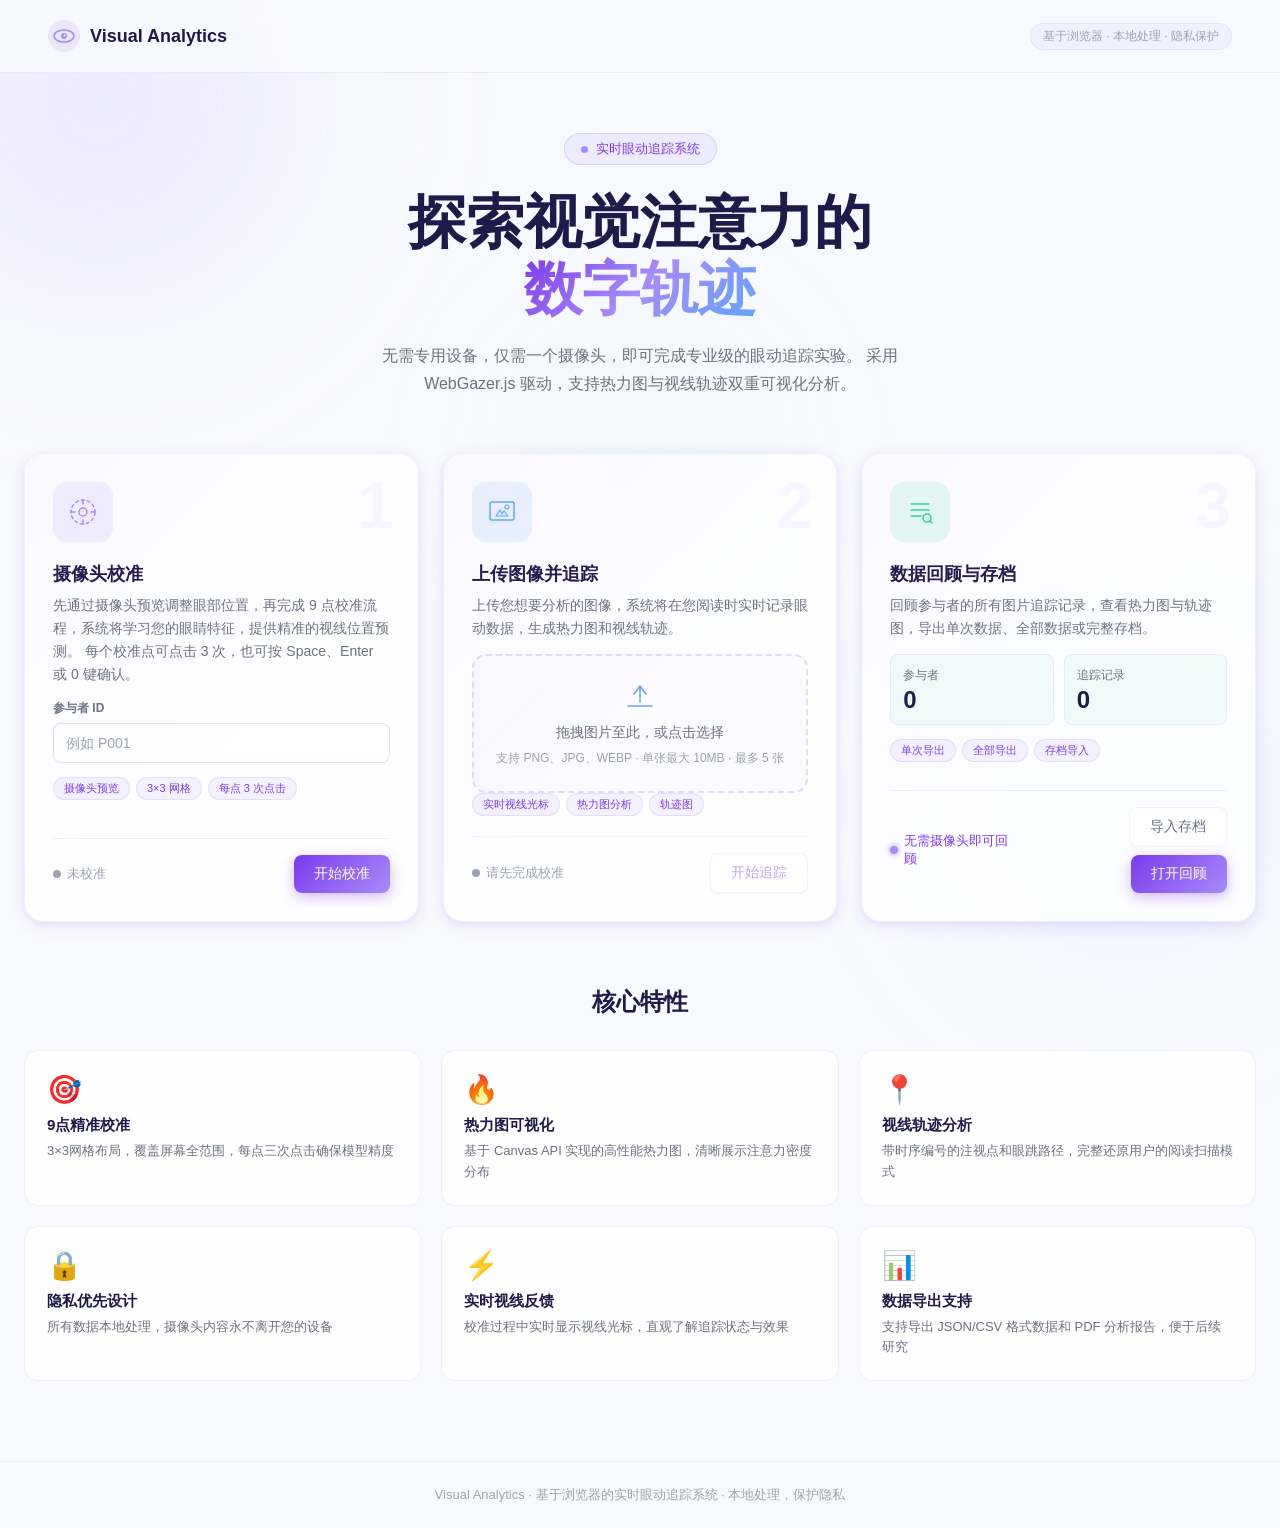
==== commit 3a2248c9: "Add camera adjustment step" ====
--- a/index.html
+++ b/index.html
@@ -92,6 +92,33 @@
     </ul>
     <button class="btn btn-primary btn-full" id="retry-init-btn">重试初始化</button>
     <p class="modal-note" id="error-detail"></p>
+  </div>
+</div>
+
+<!-- ========== 摄像头调整界面 ========== -->
+<div id="camera-adjust-screen" class="screen hidden">
+  <div class="camera-adjust-shell">
+    <header class="camera-adjust-header">
+      <div>
+        <p class="camera-adjust-kicker">校准前检查</p>
+        <h2>调整摄像头至眼部位置</h2>
+      </div>
+      <p id="camera-adjust-status">正在读取摄像头画面…</p>
+    </header>
+
+    <div class="camera-preview-wrap">
+      <video id="camera-adjust-video" autoplay muted playsinline></video>
+      <div class="camera-guide" aria-hidden="true">
+        <div class="eye-guide eye-guide-left"></div>
+        <div class="eye-guide eye-guide-right"></div>
+        <div class="face-guide"></div>
+      </div>
+    </div>
+
+    <div class="camera-adjust-footer">
+      <button class="btn btn-ghost" id="camera-adjust-back-btn">返回首页</button>
+      <button class="btn btn-primary" id="camera-adjust-continue-btn">进入九点校准</button>
+    </div>
   </div>
 </div>
 
@@ -328,7 +355,7 @@
         <div class="card-content">
           <h3 class="card-title">摄像头校准</h3>
           <p class="card-desc">
-            完成 9 点校准流程，系统将学习您的眼睛特征，提供精准的视线位置预测。
+            先通过摄像头预览调整眼部位置，再完成 9 点校准流程，系统将学习您的眼睛特征，提供精准的视线位置预测。
             每个校准点可点击 3 次，也可按 Space、Enter 或 0 键确认。
           </p>
           <label class="participant-field" for="participant-id-input">
@@ -336,9 +363,9 @@
             <input id="participant-id-input" type="text" maxlength="48" placeholder="例如 P001" autocomplete="off" />
           </label>
           <div class="card-info-row">
+            <span class="info-chip">摄像头预览</span>
             <span class="info-chip">3×3 网格</span>
             <span class="info-chip">每点 3 次点击</span>
-            <span class="info-chip">约 1 分钟</span>
           </div>
         </div>
         <div class="card-footer">
--- a/style.css
+++ b/style.css
@@ -669,6 +669,136 @@
 }
 
 /* ===========================
+   Camera Adjustment Screen
+=========================== */
+#camera-adjust-screen {
+  position: fixed;
+  inset: 0;
+  background: #111827;
+  z-index: 500;
+  color: white;
+  overflow: auto;
+}
+
+.camera-adjust-shell {
+  min-height: 100vh;
+  width: min(1120px, calc(100% - 40px));
+  margin: 0 auto;
+  padding: 28px 0;
+  display: grid;
+  grid-template-rows: auto minmax(320px, 1fr) auto;
+  gap: 18px;
+}
+
+.camera-adjust-header,
+.camera-adjust-footer {
+  display: flex;
+  align-items: center;
+  justify-content: space-between;
+  gap: 16px;
+}
+
+.camera-adjust-kicker {
+  color: #93C5FD;
+  font-size: 13px;
+  font-weight: 700;
+  margin-bottom: 6px;
+}
+
+.camera-adjust-header h2 {
+  font-size: clamp(24px, 3vw, 36px);
+  line-height: 1.15;
+  letter-spacing: 0;
+}
+
+#camera-adjust-status {
+  max-width: 360px;
+  color: #D1D5DB;
+  font-size: 14px;
+  line-height: 1.6;
+  text-align: right;
+}
+
+.camera-preview-wrap {
+  position: relative;
+  overflow: hidden;
+  border-radius: var(--radius-sm);
+  border: 1px solid rgba(255,255,255,0.18);
+  background: #030712;
+  min-height: 320px;
+  box-shadow: 0 18px 50px rgba(0,0,0,0.32);
+}
+
+#camera-adjust-video {
+  width: 100%;
+  height: 100%;
+  min-height: 320px;
+  display: block;
+  object-fit: cover;
+  transform: scaleX(-1);
+}
+
+.camera-guide {
+  position: absolute;
+  inset: 0;
+  pointer-events: none;
+}
+
+.face-guide {
+  position: absolute;
+  left: 50%;
+  top: 50%;
+  width: min(42vw, 360px);
+  height: min(56vw, 470px);
+  transform: translate(-50%, -50%);
+  border: 2px solid rgba(255,255,255,0.42);
+  border-radius: 50%;
+}
+
+.eye-guide {
+  position: absolute;
+  top: 43%;
+  width: min(15vw, 128px);
+  height: 56px;
+  border: 2px solid rgba(52,211,153,0.9);
+  border-radius: 999px;
+  box-shadow: 0 0 18px rgba(52,211,153,0.18);
+}
+
+.eye-guide-left {
+  left: calc(50% - min(16vw, 150px));
+  transform: translate(-50%, -50%);
+}
+
+.eye-guide-right {
+  left: calc(50% + min(16vw, 150px));
+  transform: translate(-50%, -50%);
+}
+
+@media (max-width: 720px) {
+  .camera-adjust-shell {
+    width: calc(100% - 24px);
+    padding: 18px 0;
+  }
+
+  .camera-adjust-header,
+  .camera-adjust-footer {
+    align-items: stretch;
+    flex-direction: column;
+  }
+
+  #camera-adjust-status {
+    max-width: none;
+    text-align: left;
+  }
+
+  .camera-adjust-footer .btn {
+    width: 100%;
+    justify-content: center;
+  }
+}
+
+/* ===========================
    Calibration Screen
 =========================== */
 #calibration-screen {
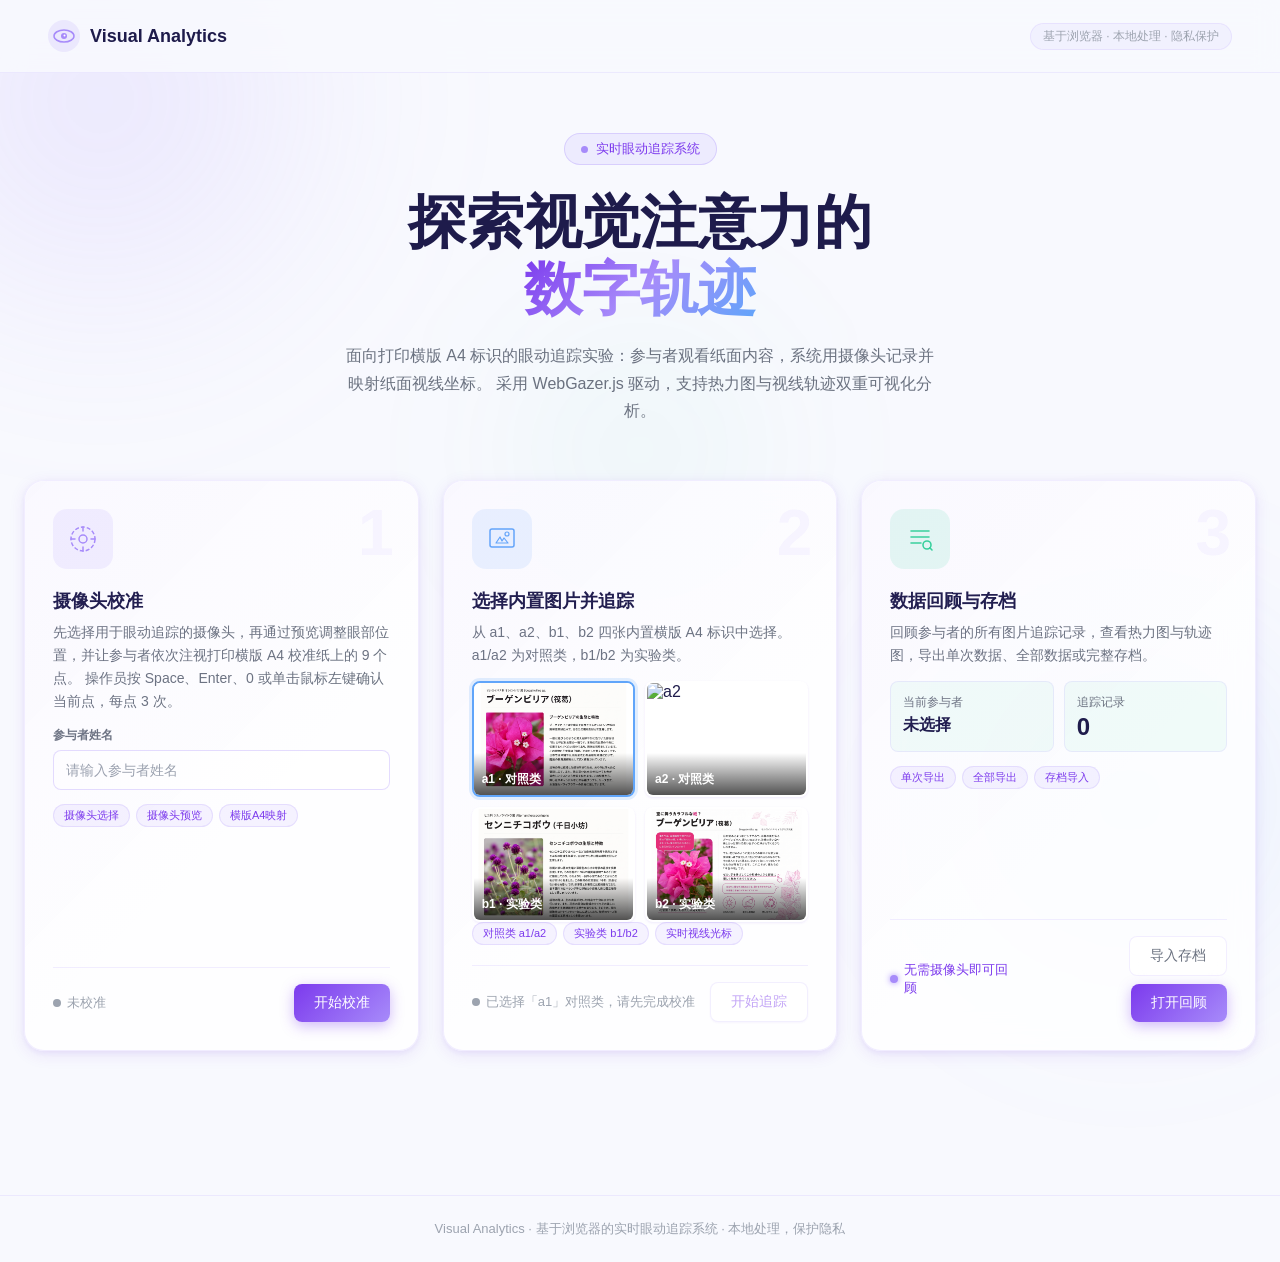
==== commit d14d277e: "Update: Refined eye-tracking tool design, logic enhancements, and added preloaded stimulus images" ====
--- a/index.html
+++ b/index.html
@@ -13,43 +13,6 @@
 <div class="bg-orb bg-orb-1"></div>
 <div class="bg-orb bg-orb-2"></div>
 <div class="bg-orb bg-orb-3"></div>
-
-<!-- ========== 隐私弹窗 ========== -->
-<div id="privacy-modal" class="modal-overlay">
-  <div class="modal-card">
-    <div class="modal-icon">
-      <svg width="48" height="48" viewBox="0 0 48 48" fill="none">
-        <circle cx="24" cy="24" r="24" fill="rgba(167,139,250,0.15)"/>
-        <path d="M24 12C18 12 13 15 13 15V25C13 32 18 37 24 38C30 37 35 32 35 25V15C35 15 30 12 24 12Z" stroke="#A78BFA" stroke-width="2" fill="none"/>
-        <path d="M20 24L23 27L28 21" stroke="#A78BFA" stroke-width="2" stroke-linecap="round" stroke-linejoin="round"/>
-      </svg>
-    </div>
-    <h2 class="modal-title">隐私说明</h2>
-    <p class="modal-desc">本工具需要访问您的摄像头以进行实时眼动追踪。请放心：</p>
-    <ul class="modal-list">
-      <li>
-        <span class="list-icon">🔒</span>
-        <span>所有数据仅在您的浏览器本地处理</span>
-      </li>
-      <li>
-        <span class="list-icon">🚫</span>
-        <span>摄像头画面不会上传至任何服务器</span>
-      </li>
-      <li>
-        <span class="list-icon">🎛️</span>
-        <span>您可随时关闭摄像头或撤销权限</span>
-      </li>
-      <li>
-        <span class="list-icon">🌐</span>
-        <span>完全离线运行，保护您的隐私</span>
-      </li>
-    </ul>
-    <button class="btn btn-primary btn-full" id="accept-privacy">
-      我已了解，启用摄像头
-    </button>
-    <p class="modal-note">点击后浏览器将请求摄像头访问权限</p>
-  </div>
-</div>
 
 <!-- ========== 初始化加载遮罩 ========== -->
 <div id="loading-overlay" class="modal-overlay">
@@ -95,6 +58,38 @@
   </div>
 </div>
 
+<!-- ========== 摄像头选择界面 ========== -->
+<div id="camera-select-screen" class="screen hidden">
+  <div class="camera-select-shell">
+    <header class="camera-select-header">
+      <div>
+        <p class="camera-select-kicker">摄像头选择</p>
+        <h2>选择用于眼动追踪的摄像头</h2>
+      </div>
+      <p id="camera-select-status">正在读取摄像头列表…</p>
+    </header>
+
+    <div class="camera-select-layout">
+      <section class="camera-select-panel">
+        <label class="camera-device-field" for="camera-device-select">
+          <span>视频输入设备</span>
+          <select id="camera-device-select"></select>
+        </label>
+        <button class="btn btn-secondary" id="camera-refresh-btn">刷新列表</button>
+      </section>
+
+      <div class="camera-select-preview">
+        <video id="camera-select-video" autoplay muted playsinline></video>
+      </div>
+    </div>
+
+    <div class="camera-select-footer">
+      <button class="btn btn-ghost" id="camera-select-back-btn">返回首页</button>
+      <button class="btn btn-primary" id="camera-select-continue-btn">使用此摄像头</button>
+    </div>
+  </div>
+</div>
+
 <!-- ========== 摄像头调整界面 ========== -->
 <div id="camera-adjust-screen" class="screen hidden">
   <div class="camera-adjust-shell">
@@ -134,7 +129,12 @@
         <div class="calib-progress-fill" id="calib-progress-fill"></div>
       </div>
     </div>
-    <p class="calib-hint">请注视当前圆点，点击它或按 Space / Enter / 0 共 3 次，直到它变为绿色</p>
+    <p class="calib-hint">参与者注视打印横版 A4 校准纸上的当前编号点；操作员按 Space / Enter / 0，或单击鼠标左键确认当前点 3 次</p>
+  </div>
+
+  <div id="calibration-paper-frame" class="a4-paper-frame">
+    <div class="a4-paper-title">横版 A4 纸面校准映射</div>
+    <div class="a4-paper-grid" aria-hidden="true"></div>
   </div>
 
   <!-- 9个校准点 -->
@@ -149,13 +149,21 @@
 <!-- ========== 追踪界面 ========== -->
 <div id="tracking-screen" class="screen hidden">
   <canvas id="tracking-canvas"></canvas>
-  <div id="tracking-image-container">
-    <img id="tracking-image" src="" alt="追踪图像" />
+  <div id="tracking-operator-panel">
+    <div class="tracking-copy">
+      <span class="tracking-mode">横版 A4 纸面追踪</span>
+      <strong>请让参与者观看打印出来的横版 A4 标识</strong>
+      <span>屏幕仅用于操作员监看。系统会把视线估计映射到这张 A4 纸面坐标，再叠加到报告图像上。</span>
+    </div>
+    <div id="tracking-paper-plane" class="a4-paper-frame tracking-paper-plane">
+      <img id="tracking-image" src="" alt="追踪图像参考" />
+      <div class="a4-paper-grid" aria-hidden="true"></div>
+    </div>
   </div>
   <div id="gaze-cursor-tracking" class="gaze-cursor-tracking"></div>
   <div id="tracking-banner">
     <div class="tracking-dot"></div>
-    <span>眼动追踪进行中...</span>
+    <span>正在记录 A4 纸面视线坐标...</span>
   </div>
   <button id="stop-tracking-btn" title="结束追踪">
     <svg width="20" height="20" viewBox="0 0 20 20" fill="none">
@@ -175,29 +183,9 @@
         分析报告
       </h1>
     </div>
-    <div class="report-header-actions">
-      <button class="btn btn-ghost" id="import-archive-btn">
-        导入存档
-      </button>
-      <input type="file" id="import-archive-input" accept="application/json,.json" class="hidden" />
-      <button class="btn btn-ghost" id="export-archive-btn">
+    <div class="report-header-actions report-primary-actions">
+      <button class="btn btn-archive" id="export-archive-btn">
         导出存档
-      </button>
-      <button class="btn btn-ghost" id="export-selected-data-btn">
-        导出单次数据
-      </button>
-      <button class="btn btn-ghost" id="export-data-btn">
-        <svg width="16" height="16" viewBox="0 0 16 16" fill="none">
-          <path d="M8 2v8M5 7l3 3 3-3M3 13h10" stroke="currentColor" stroke-width="1.5" stroke-linecap="round" stroke-linejoin="round"/>
-        </svg>
-        导出全部数据
-      </button>
-      <button class="btn btn-ghost" id="export-pdf-btn">
-        <svg width="16" height="16" viewBox="0 0 16 16" fill="none">
-          <path d="M4 2h6l3 3v9H4V2z" stroke="currentColor" stroke-width="1.5" stroke-linejoin="round"/>
-          <path d="M9 2v3h3M6 8h4M6 11h4" stroke="currentColor" stroke-width="1.5" stroke-linecap="round"/>
-        </svg>
-        导出 PDF
       </button>
       <button class="btn btn-primary" id="back-home-btn">
         <svg width="16" height="16" viewBox="0 0 16 16" fill="none">
@@ -241,7 +229,7 @@
         </svg>
       </div>
       <div class="stat-info">
-        <span class="stat-label">追踪总时长</span>
+        <span class="stat-label">当前时段</span>
         <span class="stat-value" id="stat-duration">0.0 s</span>
       </div>
     </div>
@@ -253,7 +241,7 @@
         </svg>
       </div>
       <div class="stat-info">
-        <span class="stat-label">数据点总数</span>
+        <span class="stat-label">当前点数</span>
         <span class="stat-value" id="stat-points">0</span>
       </div>
     </div>
@@ -302,9 +290,56 @@
         视线轨迹图
       </button>
     </div>
+    <div class="viz-controls">
+      <div class="viz-control-group">
+        <label class="viz-check">
+          <input type="checkbox" id="viz-background-toggle" checked />
+          <span>叠加背景图</span>
+        </label>
+      </div>
+      <div class="viz-control-group viz-time-group">
+        <label>
+          <span>开始</span>
+          <input id="viz-time-start" type="number" min="0" step="0.1" value="0" />
+        </label>
+        <label>
+          <span>结束</span>
+          <input id="viz-time-end" type="number" min="0" step="0.1" placeholder="全部" />
+        </label>
+        <button class="btn btn-ghost" id="viz-time-reset-btn">重置</button>
+      </div>
+      <div class="viz-control-group">
+        <span id="viz-range-status">显示全部数据</span>
+        <button class="btn btn-secondary" id="gaze-playback-btn" disabled>模拟回放</button>
+        <button class="btn btn-primary" id="export-viz-layer-btn">导出透明图层</button>
+      </div>
+    </div>
     <div class="viz-container">
       <canvas id="report-canvas"></canvas>
     </div>
+  </div>
+
+  <div class="report-footer-actions">
+    <input type="file" id="import-archive-input" accept="application/json,.json" class="hidden" />
+    <button class="btn btn-ghost" id="import-archive-btn">
+      导入存档
+    </button>
+    <button class="btn btn-ghost" id="export-selected-data-btn">
+      导出单次数据
+    </button>
+    <button class="btn btn-ghost" id="export-data-btn">
+      <svg width="16" height="16" viewBox="0 0 16 16" fill="none">
+        <path d="M8 2v8M5 7l3 3 3-3M3 13h10" stroke="currentColor" stroke-width="1.5" stroke-linecap="round" stroke-linejoin="round"/>
+      </svg>
+      导出全部数据
+    </button>
+    <button class="btn btn-ghost" id="export-pdf-btn">
+      <svg width="16" height="16" viewBox="0 0 16 16" fill="none">
+        <path d="M4 2h6l3 3v9H4V2z" stroke="currentColor" stroke-width="1.5" stroke-linejoin="round"/>
+        <path d="M9 2v3h3M6 8h4M6 11h4" stroke="currentColor" stroke-width="1.5" stroke-linecap="round"/>
+      </svg>
+      导出 PDF
+    </button>
   </div>
 </div>
 
@@ -336,7 +371,7 @@
         <span class="gradient-text">数字轨迹</span>
       </h1>
       <p class="hero-desc">
-        无需专用设备，仅需一个摄像头，即可完成专业级的眼动追踪实验。
+        面向打印横版 A4 标识的眼动追踪实验：参与者观看纸面内容，系统用摄像头记录并映射纸面视线坐标。
         采用 WebGazer.js 驱动，支持热力图与视线轨迹双重可视化分析。
       </p>
     </div>
@@ -355,17 +390,17 @@
         <div class="card-content">
           <h3 class="card-title">摄像头校准</h3>
           <p class="card-desc">
-            先通过摄像头预览调整眼部位置，再完成 9 点校准流程，系统将学习您的眼睛特征，提供精准的视线位置预测。
-            每个校准点可点击 3 次，也可按 Space、Enter 或 0 键确认。
+            先选择用于眼动追踪的摄像头，再通过预览调整眼部位置，并让参与者依次注视打印横版 A4 校准纸上的 9 个点。
+            操作员按 Space、Enter、0 或单击鼠标左键确认当前点，每点 3 次。
           </p>
           <label class="participant-field" for="participant-id-input">
-            <span>参与者 ID</span>
-            <input id="participant-id-input" type="text" maxlength="48" placeholder="例如 P001" autocomplete="off" />
+            <span>参与者姓名</span>
+            <input id="participant-id-input" type="text" maxlength="48" placeholder="请输入参与者姓名" autocomplete="name" required />
           </label>
           <div class="card-info-row">
+            <span class="info-chip">摄像头选择</span>
             <span class="info-chip">摄像头预览</span>
-            <span class="info-chip">3×3 网格</span>
-            <span class="info-chip">每点 3 次点击</span>
+            <span class="info-chip">横版A4映射</span>
           </div>
         </div>
         <div class="card-footer">
@@ -377,7 +412,7 @@
         </div>
       </div>
 
-      <!-- 步骤2：上传与追踪 -->
+      <!-- 步骤2：选择内置图片并追踪 -->
       <div class="home-card" id="card-track">
         <div class="card-number">2</div>
         <div class="card-icon-wrap track-icon">
@@ -388,28 +423,16 @@
           </svg>
         </div>
         <div class="card-content">
-          <h3 class="card-title">上传图像并追踪</h3>
+          <h3 class="card-title">选择内置图片并追踪</h3>
           <p class="card-desc">
-            上传您想要分析的图像，系统将在您阅读时实时记录眼动数据，生成热力图和视线轨迹。
+            从 a1、a2、b1、b2 四张内置横版 A4 标识中选择。a1/a2 为对照类，b1/b2 为实验类。
           </p>
 
-          <!-- 拖拽上传区域 -->
-          <div class="dropzone" id="dropzone">
-            <div class="dropzone-inner" id="dropzone-inner">
-              <svg width="36" height="36" viewBox="0 0 36 36" fill="none">
-                <path d="M18 6v16M12 14l6-8 6 8" stroke="#60A5FA" stroke-width="1.5" stroke-linecap="round" stroke-linejoin="round"/>
-                <path d="M6 26h24" stroke="#60A5FA" stroke-width="1.5" stroke-linecap="round"/>
-              </svg>
-              <span class="dropzone-text">拖拽图片至此，或点击选择</span>
-              <span class="dropzone-sub">支持 PNG、JPG、WEBP · 单张最大 10MB · 最多 5 张</span>
-            </div>
-            <input type="file" id="file-input" accept="image/*" multiple class="hidden" />
-          </div>
-          <div id="image-gallery" class="image-gallery hidden" aria-label="已上传图片"></div>
+          <div id="image-gallery" class="image-gallery" aria-label="内置图片选择"></div>
           <div class="card-info-row">
+            <span class="info-chip">对照类 a1/a2</span>
+            <span class="info-chip">实验类 b1/b2</span>
             <span class="info-chip">实时视线光标</span>
-            <span class="info-chip">热力图分析</span>
-            <span class="info-chip">轨迹图</span>
           </div>
         </div>
         <div class="card-footer">
@@ -438,8 +461,8 @@
           </p>
           <div class="data-card-summary">
             <div>
-              <span>参与者</span>
-              <strong id="home-participant-count">0</strong>
+              <span>当前参与者</span>
+              <strong id="home-participant-count">未选择</strong>
             </div>
             <div>
               <span>追踪记录</span>
@@ -465,42 +488,6 @@
       </div>
     </div>
 
-    <!-- 功能特点 -->
-    <div class="features-section">
-      <h2 class="features-title">核心特性</h2>
-      <div class="features-grid">
-        <div class="feature-item">
-          <div class="feature-icon">🎯</div>
-          <h4>9点精准校准</h4>
-          <p>3×3网格布局，覆盖屏幕全范围，每点三次点击确保模型精度</p>
-        </div>
-        <div class="feature-item">
-          <div class="feature-icon">🔥</div>
-          <h4>热力图可视化</h4>
-          <p>基于 Canvas API 实现的高性能热力图，清晰展示注意力密度分布</p>
-        </div>
-        <div class="feature-item">
-          <div class="feature-icon">📍</div>
-          <h4>视线轨迹分析</h4>
-          <p>带时序编号的注视点和眼跳路径，完整还原用户的阅读扫描模式</p>
-        </div>
-        <div class="feature-item">
-          <div class="feature-icon">🔒</div>
-          <h4>隐私优先设计</h4>
-          <p>所有数据本地处理，摄像头内容永不离开您的设备</p>
-        </div>
-        <div class="feature-item">
-          <div class="feature-icon">⚡</div>
-          <h4>实时视线反馈</h4>
-          <p>校准过程中实时显示视线光标，直观了解追踪状态与效果</p>
-        </div>
-        <div class="feature-item">
-          <div class="feature-icon">📊</div>
-          <h4>数据导出支持</h4>
-          <p>支持导出 JSON/CSV 格式数据和 PDF 分析报告，便于后续研究</p>
-        </div>
-      </div>
-    </div>
   </main>
 
   <footer class="site-footer">
--- a/style.css
+++ b/style.css
@@ -493,6 +493,14 @@
   font-size: 24px;
   line-height: 1;
 }
+#home-participant-count {
+  min-height: 24px;
+  font-size: 16px;
+  line-height: 1.25;
+  overflow: hidden;
+  text-overflow: ellipsis;
+  white-space: nowrap;
+}
 
 /* Status indicators */
 .status-indicator {
@@ -530,43 +538,16 @@
   50% { opacity: 0.5; }
 }
 
-/* Dropzone */
-.dropzone {
-  border: 2px dashed var(--border-strong);
-  border-radius: var(--radius-md);
-  background: rgba(167,139,250,0.03);
-  cursor: pointer;
-  transition: var(--transition);
-  overflow: hidden;
-  position: relative;
-  min-height: 120px;
-  display: flex;
-  align-items: center;
-  justify-content: center;
-}
-.dropzone:hover, .dropzone.drag-over {
-  border-color: var(--purple);
-  background: rgba(167,139,250,0.08);
-}
-.dropzone-inner {
-  display: flex;
-  flex-direction: column;
-  align-items: center;
-  gap: 8px;
-  padding: 24px 16px;
-  text-align: center;
-}
-.dropzone-text { font-size: 14px; font-weight: 500; color: var(--text-secondary); }
-.dropzone-sub { font-size: 12px; color: var(--text-muted); }
+/* Built-in image picker */
 .image-gallery {
   display: grid;
-  grid-template-columns: repeat(auto-fill, minmax(92px, 1fr));
+  grid-template-columns: repeat(2, minmax(0, 1fr));
   gap: 10px;
-  margin-top: 12px;
+  margin-top: 2px;
 }
 .image-thumb {
   position: relative;
-  height: 86px;
+  aspect-ratio: 297 / 210;
   border: 2px solid transparent;
   border-radius: var(--radius-sm);
   overflow: hidden;
@@ -594,68 +575,16 @@
   left: 0;
   right: 0;
   bottom: 0;
-  padding: 14px 6px 5px;
+  padding: 18px 8px 7px;
   color: white;
-  font-size: 11px;
+  font-size: 12px;
+  font-weight: 800;
   text-align: left;
   white-space: nowrap;
   overflow: hidden;
   text-overflow: ellipsis;
   background: linear-gradient(180deg, transparent, rgba(0,0,0,0.68));
 }
-.image-thumb-remove {
-  position: absolute;
-  top: 5px;
-  right: 5px;
-  width: 22px;
-  height: 22px;
-  border: none;
-  border-radius: 50%;
-  background: rgba(0,0,0,0.56);
-  color: white;
-  font-size: 16px;
-  line-height: 1;
-  cursor: pointer;
-}
-.image-thumb-remove:hover {
-  background: rgba(220,38,38,0.92);
-}
-
-/* Features */
-.features-section { margin-top: 20px; }
-.features-title {
-  text-align: center;
-  font-size: 24px;
-  font-weight: 700;
-  color: var(--text-primary);
-  margin-bottom: 32px;
-}
-.features-grid {
-  display: grid;
-  grid-template-columns: repeat(3, 1fr);
-  gap: 20px;
-}
-@media (max-width: 900px) {
-  .features-grid { grid-template-columns: repeat(2, 1fr); }
-}
-@media (max-width: 540px) {
-  .features-grid { grid-template-columns: 1fr; }
-}
-.feature-item {
-  background: var(--surface);
-  border: 1px solid var(--border);
-  border-radius: var(--radius-md);
-  padding: 22px;
-  transition: var(--transition);
-}
-.feature-item:hover {
-  border-color: var(--border-strong);
-  box-shadow: var(--shadow-sm);
-  transform: translateY(-2px);
-}
-.feature-icon { font-size: 28px; margin-bottom: 10px; }
-.feature-item h4 { font-size: 15px; font-weight: 600; margin-bottom: 6px; }
-.feature-item p { font-size: 13px; color: var(--text-secondary); line-height: 1.6; }
 
 /* Site Footer */
 .site-footer {
@@ -669,27 +598,33 @@
 }
 
 /* ===========================
-   Camera Adjustment Screen
+   Camera Selection / Adjustment Screens
 =========================== */
+#camera-select-screen,
 #camera-adjust-screen {
   position: fixed;
   inset: 0;
   background: #111827;
   z-index: 500;
   color: white;
-  overflow: auto;
-}
-
+  overflow: hidden;
+}
+
+.camera-select-shell,
 .camera-adjust-shell {
-  min-height: 100vh;
+  box-sizing: border-box;
+  height: 100vh;
+  height: 100dvh;
   width: min(1120px, calc(100% - 40px));
   margin: 0 auto;
-  padding: 28px 0;
+  padding: 16px 0;
   display: grid;
-  grid-template-rows: auto minmax(320px, 1fr) auto;
-  gap: 18px;
-}
-
+  grid-template-rows: auto minmax(0, 1fr) auto;
+  gap: 12px;
+}
+
+.camera-select-header,
+.camera-select-footer,
 .camera-adjust-header,
 .camera-adjust-footer {
   display: flex;
@@ -698,41 +633,89 @@
   gap: 16px;
 }
 
+.camera-select-kicker,
 .camera-adjust-kicker {
   color: #93C5FD;
-  font-size: 13px;
+  font-size: 12px;
   font-weight: 700;
-  margin-bottom: 6px;
-}
-
+  margin-bottom: 3px;
+}
+
+.camera-select-header h2,
 .camera-adjust-header h2 {
-  font-size: clamp(24px, 3vw, 36px);
+  font-size: clamp(20px, 2.4vw, 30px);
   line-height: 1.15;
   letter-spacing: 0;
 }
 
+#camera-select-status,
 #camera-adjust-status {
   max-width: 360px;
   color: #D1D5DB;
-  font-size: 14px;
-  line-height: 1.6;
+  font-size: 13px;
+  line-height: 1.45;
   text-align: right;
 }
 
+.camera-select-layout {
+  display: grid;
+  grid-template-columns: minmax(260px, 360px) 1fr;
+  gap: 12px;
+  min-height: 0;
+}
+
+.camera-select-panel {
+  display: flex;
+  flex-direction: column;
+  gap: 12px;
+  padding: 14px;
+  border: 1px solid rgba(255,255,255,0.16);
+  border-radius: var(--radius-sm);
+  background: rgba(255,255,255,0.06);
+}
+
+.camera-device-field {
+  display: flex;
+  flex-direction: column;
+  gap: 8px;
+  color: #E5E7EB;
+  font-size: 13px;
+  font-weight: 700;
+}
+
+#camera-device-select {
+  width: 100%;
+  min-height: 42px;
+  border: 1px solid rgba(255,255,255,0.22);
+  border-radius: var(--radius-sm);
+  background: #111827;
+  color: white;
+  font: inherit;
+  padding: 0 12px;
+}
+
+#camera-device-select:focus {
+  outline: none;
+  border-color: #A78BFA;
+  box-shadow: 0 0 0 3px rgba(167,139,250,0.22);
+}
+
+.camera-select-preview,
 .camera-preview-wrap {
   position: relative;
   overflow: hidden;
   border-radius: var(--radius-sm);
   border: 1px solid rgba(255,255,255,0.18);
   background: #030712;
-  min-height: 320px;
+  min-height: 0;
   box-shadow: 0 18px 50px rgba(0,0,0,0.32);
 }
 
+#camera-select-video,
 #camera-adjust-video {
   width: 100%;
   height: 100%;
-  min-height: 320px;
+  min-height: 0;
   display: block;
   object-fit: cover;
   transform: scaleX(-1);
@@ -776,22 +759,35 @@
 }
 
 @media (max-width: 720px) {
+  .camera-select-shell,
   .camera-adjust-shell {
+    height: 100vh;
+    height: 100dvh;
     width: calc(100% - 24px);
-    padding: 18px 0;
+    padding: 12px 0;
+    gap: 10px;
   }
 
+  .camera-select-layout {
+    grid-template-columns: 1fr;
+    grid-template-rows: auto minmax(0, 1fr);
+  }
+
+  .camera-select-header,
+  .camera-select-footer,
   .camera-adjust-header,
   .camera-adjust-footer {
     align-items: stretch;
     flex-direction: column;
   }
 
+  #camera-select-status,
   #camera-adjust-status {
     max-width: none;
     text-align: left;
   }
 
+  .camera-select-footer .btn,
   .camera-adjust-footer .btn {
     width: 100%;
     justify-content: center;
@@ -854,15 +850,47 @@
 #calibration-points-container {
   position: fixed;
   inset: 0;
+  z-index: 2;
+}
+
+.a4-paper-frame {
+  position: fixed;
+  background: #fff;
+  border: 1px solid rgba(30,27,75,0.18);
+  box-shadow: 0 12px 40px rgba(30,27,75,0.12);
+  overflow: hidden;
+  pointer-events: none;
+}
+.a4-paper-frame::before {
+  content: '';
+  position: absolute;
+  inset: 10%;
+  border: 1px dashed rgba(124,58,237,0.26);
+  pointer-events: none;
+}
+.a4-paper-grid {
+  position: absolute;
+  inset: 0;
+  background:
+    linear-gradient(to right, transparent calc(50% - 0.5px), rgba(30,27,75,0.08) calc(50% - 0.5px), rgba(30,27,75,0.08) calc(50% + 0.5px), transparent calc(50% + 0.5px)),
+    linear-gradient(to bottom, transparent calc(50% - 0.5px), rgba(30,27,75,0.08) calc(50% - 0.5px), rgba(30,27,75,0.08) calc(50% + 0.5px), transparent calc(50% + 0.5px));
+  pointer-events: none;
+}
+.a4-paper-title {
+  position: absolute;
+  top: 12px;
+  left: 14px;
+  z-index: 2;
+  color: rgba(30,27,75,0.48);
+  font-size: 12px;
+  font-weight: 700;
 }
 
 .calib-point {
   position: absolute;
   width: 44px; height: 44px;
   transform: translate(-50%, -50%);
-  cursor: pointer;
-  /* 确保点可点击 */
-  touch-action: manipulation;
+  pointer-events: none;
 }
 .calib-point-ring {
   position: absolute;
@@ -881,12 +909,6 @@
   background: var(--red);
   transition: all 0.3s ease;
 }
-.calib-point:hover .calib-point-ring {
-  border-color: var(--purple);
-  background: rgba(167,139,250,0.15);
-}
-.calib-point:hover .calib-point-dot { background: var(--purple); }
-
 /* Pulse animation on click */
 .calib-point.clicking .calib-point-ring {
   animation: calib-pulse 0.3s ease-out;
@@ -914,6 +936,18 @@
   color: var(--text-secondary);
   white-space: nowrap;
 }
+.calib-point-index {
+  position: absolute;
+  inset: 0;
+  display: flex;
+  align-items: center;
+  justify-content: center;
+  color: white;
+  font-size: 13px;
+  font-weight: 800;
+  pointer-events: none;
+}
+.calib-point.done .calib-point-index { opacity: 0; }
 
 /* Check mark for done */
 .calib-check {
@@ -962,19 +996,47 @@
   z-index: 410;
 }
 
-#tracking-image-container {
+#tracking-operator-panel {
   position: absolute;
   inset: 0;
-  display: flex;
-  align-items: center;
-  justify-content: center;
   z-index: 405;
 }
+.tracking-copy {
+  position: fixed;
+  top: 24px;
+  left: 24px;
+  width: min(340px, calc(100vw - 96px));
+  display: flex;
+  flex-direction: column;
+  gap: 6px;
+  color: rgba(255,255,255,0.82);
+  z-index: 430;
+}
+.tracking-copy strong {
+  color: white;
+  font-size: 18px;
+}
+.tracking-copy span {
+  font-size: 13px;
+  line-height: 1.5;
+}
+.tracking-mode {
+  width: fit-content;
+  color: #C4B5FD;
+  font-weight: 800;
+  letter-spacing: 0.02em;
+}
+.tracking-paper-plane {
+  background: #f8f9fe;
+  z-index: 405;
+}
 
 #tracking-image {
-  max-width: 100%;
-  max-height: 100%;
-  object-fit: contain;
+  position: absolute;
+  inset: 0;
+  width: 100%;
+  height: 100%;
+  object-fit: fill;
   display: block;
 }
 
@@ -1080,6 +1142,38 @@
   gap: 8px;
   flex-wrap: wrap;
 }
+.report-primary-actions {
+  gap: 12px;
+}
+.report-primary-actions .btn {
+  min-height: 48px;
+  padding: 0 24px;
+  font-size: 15px;
+  font-weight: 800;
+}
+#export-archive-btn.btn-archive {
+  border: none;
+  color: white;
+  background: linear-gradient(135deg, #F97316 0%, #EA580C 100%);
+  box-shadow: 0 14px 28px rgba(234,88,12,0.28);
+}
+#export-archive-btn.btn-archive:hover {
+  background: linear-gradient(135deg, #FB923C 0%, #F97316 100%);
+  box-shadow: 0 18px 34px rgba(234,88,12,0.34);
+  transform: translateY(-1px);
+}
+.report-footer-actions {
+  display: flex;
+  justify-content: flex-end;
+  gap: 10px;
+  flex-wrap: wrap;
+  margin-top: 18px;
+  padding: 16px;
+  border: 1px solid var(--border);
+  border-radius: var(--radius-md);
+  background: rgba(255,255,255,0.72);
+  box-shadow: var(--shadow-sm);
+}
 
 .data-workbench {
   display: grid;
@@ -1246,6 +1340,57 @@
   border: 1px solid rgba(167,139,250,0.25);
 }
 
+.viz-controls {
+  display: flex;
+  align-items: center;
+  justify-content: space-between;
+  gap: 12px;
+  flex-wrap: wrap;
+  padding: 12px 16px;
+  border-bottom: 1px solid var(--border);
+  background: rgba(255,255,255,0.52);
+}
+.viz-control-group {
+  display: flex;
+  align-items: center;
+  gap: 10px;
+  flex-wrap: wrap;
+}
+.viz-control-group label {
+  display: inline-flex;
+  align-items: center;
+  gap: 6px;
+  color: var(--text-secondary);
+  font-size: 12px;
+  font-weight: 700;
+}
+.viz-check input {
+  width: 16px;
+  height: 16px;
+  accent-color: var(--purple-dark);
+}
+.viz-time-group input {
+  width: 88px;
+  height: 34px;
+  border: 1px solid var(--border);
+  border-radius: var(--radius-sm);
+  background: rgba(255,255,255,0.86);
+  color: var(--text-primary);
+  font: inherit;
+  font-size: 13px;
+  padding: 0 9px;
+}
+.viz-time-group input:focus {
+  outline: none;
+  border-color: var(--purple);
+  box-shadow: 0 0 0 3px rgba(167,139,250,0.16);
+}
+#viz-range-status {
+  color: var(--text-muted);
+  font-size: 12px;
+  min-width: 156px;
+}
+
 .viz-container {
   padding: 0;
   display: flex;
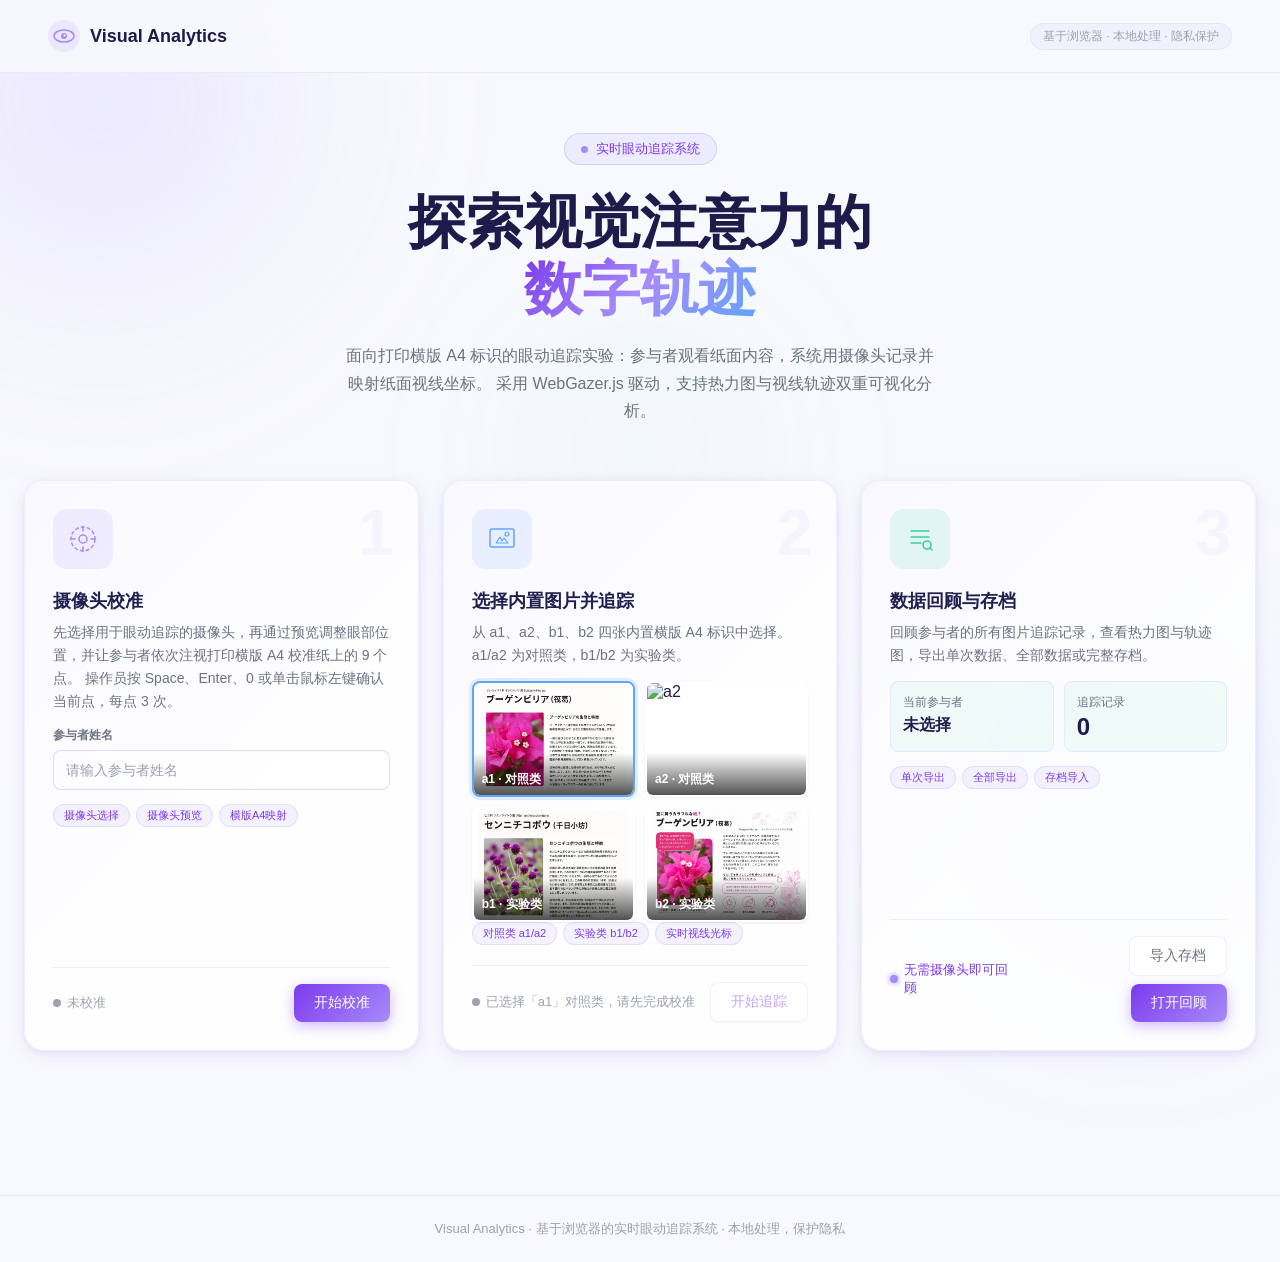
==== commit 45e5b9c6: "Update: Prevent double clicks in calibration flow & support Space key for pre-calibration steps" ====
--- a/index.html
+++ b/index.html
@@ -85,7 +85,7 @@
 
     <div class="camera-select-footer">
       <button class="btn btn-ghost" id="camera-select-back-btn">返回首页</button>
-      <button class="btn btn-primary" id="camera-select-continue-btn">使用此摄像头</button>
+      <button class="btn btn-primary" id="camera-select-continue-btn">使用此摄像头（Space）</button>
     </div>
   </div>
 </div>
@@ -112,7 +112,7 @@
 
     <div class="camera-adjust-footer">
       <button class="btn btn-ghost" id="camera-adjust-back-btn">返回首页</button>
-      <button class="btn btn-primary" id="camera-adjust-continue-btn">进入九点校准</button>
+      <button class="btn btn-primary" id="camera-adjust-continue-btn">进入九点校准（Space）</button>
     </div>
   </div>
 </div>
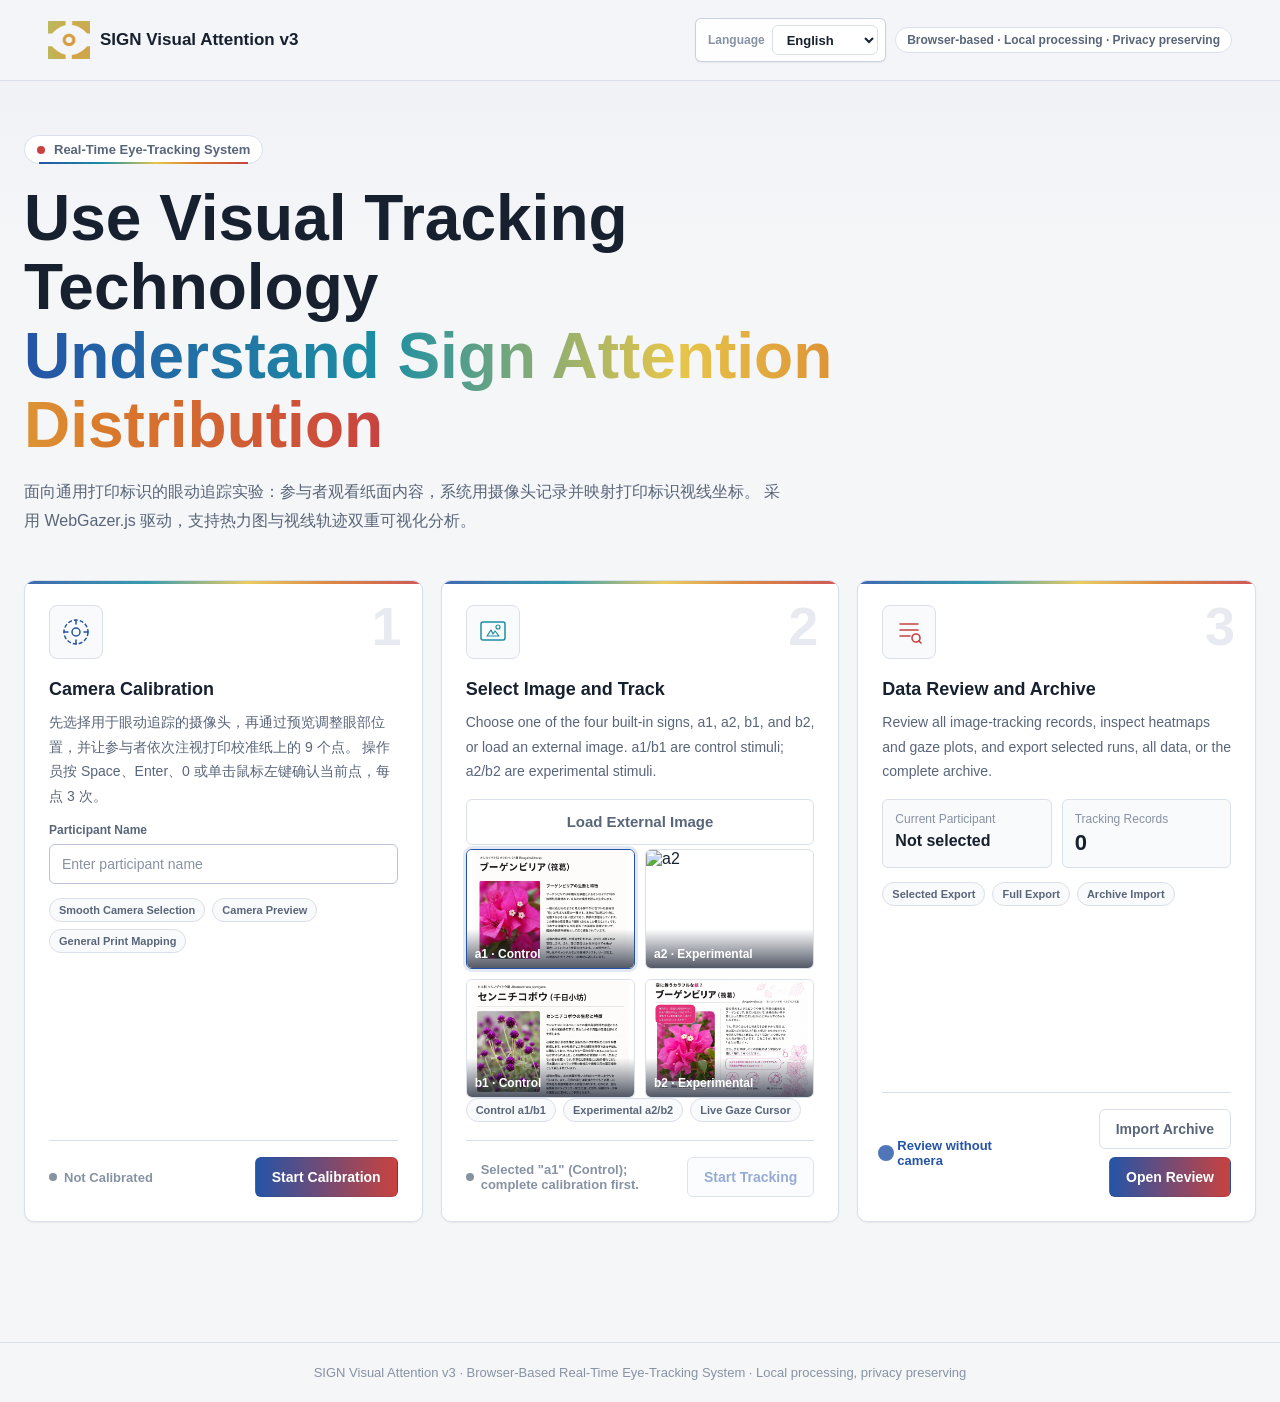
==== commit 97ab69e2: "Add SIGN Visual Attention v3 UI updates" ====
--- a/index.html
+++ b/index.html
@@ -3,16 +3,12 @@
 <head>
   <meta charset="UTF-8" />
   <meta name="viewport" content="width=device-width, initial-scale=1.0" />
-  <title>Visual Analytics · 基于浏览器的实时眼动追踪系统</title>
-  <meta name="description" content="基于浏览器的实时眼动追踪工具，无需专业设备，利用摄像头即可进行眼动数据采集、热力图与视线轨迹分析。" />
+  <title>SIGN Visual Attention v3 · 基于浏览器的实时眼动追踪系统</title>
+  <meta name="description" content="SIGN Visual Attention v3 是面向标识视觉注意力研究的浏览器眼动追踪与分析工具。" />
+  <link rel="icon" type="image/png" href="logo.png" />
   <link rel="stylesheet" href="style.css" />
 </head>
 <body>
-
-<!-- 背景装饰 -->
-<div class="bg-orb bg-orb-1"></div>
-<div class="bg-orb bg-orb-2"></div>
-<div class="bg-orb bg-orb-3"></div>
 
 <!-- ========== 初始化加载遮罩 ========== -->
 <div id="loading-overlay" class="modal-overlay">
@@ -129,11 +125,11 @@
         <div class="calib-progress-fill" id="calib-progress-fill"></div>
       </div>
     </div>
-    <p class="calib-hint">参与者注视打印横版 A4 校准纸上的当前编号点；操作员按 Space / Enter / 0，或单击鼠标左键确认当前点 3 次</p>
+    <p class="calib-hint">参与者注视打印校准纸上的当前编号点；操作员按 Space / Enter / 0，或单击鼠标左键确认当前点 3 次</p>
   </div>
 
   <div id="calibration-paper-frame" class="a4-paper-frame">
-    <div class="a4-paper-title">横版 A4 纸面校准映射</div>
+    <div class="a4-paper-title">打印标识校准映射</div>
     <div class="a4-paper-grid" aria-hidden="true"></div>
   </div>
 
@@ -151,9 +147,9 @@
   <canvas id="tracking-canvas"></canvas>
   <div id="tracking-operator-panel">
     <div class="tracking-copy">
-      <span class="tracking-mode">横版 A4 纸面追踪</span>
-      <strong>请让参与者观看打印出来的横版 A4 标识</strong>
-      <span>屏幕仅用于操作员监看。系统会把视线估计映射到这张 A4 纸面坐标，再叠加到报告图像上。</span>
+      <span class="tracking-mode">打印标识追踪</span>
+      <strong>请让参与者观看打印出来的标识</strong>
+      <span>屏幕仅用于操作员监看。系统会把视线估计映射到打印标识坐标，再叠加到报告图像上。</span>
     </div>
     <div id="tracking-paper-plane" class="a4-paper-frame tracking-paper-plane">
       <img id="tracking-image" src="" alt="追踪图像参考" />
@@ -163,7 +159,7 @@
   <div id="gaze-cursor-tracking" class="gaze-cursor-tracking"></div>
   <div id="tracking-banner">
     <div class="tracking-dot"></div>
-    <span>正在记录 A4 纸面视线坐标...</span>
+    <span>正在记录打印标识视线坐标...</span>
   </div>
   <button id="stop-tracking-btn" title="结束追踪">
     <svg width="20" height="20" viewBox="0 0 20 20" fill="none">
@@ -178,7 +174,7 @@
     <div class="report-header-left">
       <h1 class="report-title">
         <svg width="24" height="24" viewBox="0 0 24 24" fill="none">
-          <path d="M9 19v-6a2 2 0 00-2-2H5a2 2 0 00-2 2v6a2 2 0 002 2h2a2 2 0 002-2zm0 0V9a2 2 0 012-2h2a2 2 0 012 2v10m-6 0a2 2 0 002 2h2a2 2 0 002-2m0 0V5a2 2 0 012-2h2a2 2 0 012 2v14a2 2 0 01-2 2h-2a2 2 0 01-2-2z" stroke="#A78BFA" stroke-width="2" stroke-linecap="round" stroke-linejoin="round"/>
+          <path d="M9 19v-6a2 2 0 00-2-2H5a2 2 0 00-2 2v6a2 2 0 002 2h2a2 2 0 002-2zm0 0V9a2 2 0 012-2h2a2 2 0 012 2v10m-6 0a2 2 0 002 2h2a2 2 0 002-2m0 0V5a2 2 0 012-2h2a2 2 0 012 2v14a2 2 0 01-2 2h-2a2 2 0 01-2-2z" stroke="currentColor" stroke-width="2" stroke-linecap="round" stroke-linejoin="round"/>
         </svg>
         分析报告
       </h1>
@@ -196,6 +192,11 @@
     </div>
   </div>
 
+  <div class="report-mode-tabs" role="tablist" aria-label="分析页面切换">
+    <button class="report-mode-tab active" id="single-analysis-tab" type="button">单个数据分析</button>
+    <button class="report-mode-tab" id="overall-analysis-tab" type="button">整体数据分析</button>
+  </div>
+
   <div class="data-workbench">
     <div class="data-panel">
       <div class="data-panel-head">
@@ -224,8 +225,8 @@
     <div class="stat-card">
       <div class="stat-icon stat-icon-purple">
         <svg width="20" height="20" viewBox="0 0 20 20" fill="none">
-          <circle cx="10" cy="10" r="7" stroke="#A78BFA" stroke-width="1.5"/>
-          <path d="M10 6v4l2.5 2.5" stroke="#A78BFA" stroke-width="1.5" stroke-linecap="round"/>
+          <circle cx="10" cy="10" r="7" stroke="currentColor" stroke-width="1.5"/>
+          <path d="M10 6v4l2.5 2.5" stroke="currentColor" stroke-width="1.5" stroke-linecap="round"/>
         </svg>
       </div>
       <div class="stat-info">
@@ -236,8 +237,8 @@
     <div class="stat-card">
       <div class="stat-icon stat-icon-blue">
         <svg width="20" height="20" viewBox="0 0 20 20" fill="none">
-          <circle cx="10" cy="10" r="3" stroke="#60A5FA" stroke-width="1.5"/>
-          <path d="M10 3v2M10 15v2M3 10h2M15 10h2" stroke="#60A5FA" stroke-width="1.5" stroke-linecap="round"/>
+          <circle cx="10" cy="10" r="3" stroke="currentColor" stroke-width="1.5"/>
+          <path d="M10 3v2M10 15v2M3 10h2M15 10h2" stroke="currentColor" stroke-width="1.5" stroke-linecap="round"/>
         </svg>
       </div>
       <div class="stat-info">
@@ -248,8 +249,8 @@
     <div class="stat-card">
       <div class="stat-icon stat-icon-green">
         <svg width="20" height="20" viewBox="0 0 20 20" fill="none">
-          <path d="M16 8A6 6 0 114 8" stroke="#34D399" stroke-width="1.5" stroke-linecap="round"/>
-          <path d="M10 2v1M7 3.27L7.5 4.1M13 3.27L12.5 4.1" stroke="#34D399" stroke-width="1.5" stroke-linecap="round"/>
+          <path d="M16 8A6 6 0 114 8" stroke="currentColor" stroke-width="1.5" stroke-linecap="round"/>
+          <path d="M10 2v1M7 3.27L7.5 4.1M13 3.27L12.5 4.1" stroke="currentColor" stroke-width="1.5" stroke-linecap="round"/>
         </svg>
       </div>
       <div class="stat-info">
@@ -260,7 +261,7 @@
     <div class="stat-card">
       <div class="stat-icon stat-icon-orange">
         <svg width="20" height="20" viewBox="0 0 20 20" fill="none">
-          <path d="M3 10h2l2-5 3 10 3-6 1 3h3" stroke="#FB923C" stroke-width="1.5" stroke-linecap="round" stroke-linejoin="round"/>
+          <path d="M3 10h2l2-5 3 10 3-6 1 3h3" stroke="currentColor" stroke-width="1.5" stroke-linecap="round" stroke-linejoin="round"/>
         </svg>
       </div>
       <div class="stat-info">
@@ -269,6 +270,122 @@
       </div>
     </div>
   </div>
+
+  <section class="analysis-dashboard" aria-label="聚合数据分析">
+    <div class="analysis-head">
+      <div>
+        <h2>聚合分析</h2>
+        <p id="analysis-scope-note">当前没有可分析的数据。</p>
+      </div>
+      <div class="analysis-controls">
+        <label>
+          <span>范围</span>
+          <select id="analysis-scope-select">
+            <option value="all">全部数据</option>
+            <option value="session">当前参与者</option>
+            <option value="run">当前记录</option>
+          </select>
+        </label>
+        <label>
+          <span>图片</span>
+          <select id="analysis-image-select">
+            <option value="all">全部图片</option>
+          </select>
+        </label>
+      </div>
+    </div>
+
+    <div class="analysis-summary-grid" id="analysis-summary-grid"></div>
+
+    <div class="analysis-layout">
+      <div class="analysis-panel">
+        <div class="analysis-panel-head">
+          <span>条件对比</span>
+          <strong id="analysis-condition-count">0</strong>
+        </div>
+        <div class="analysis-table-wrap">
+          <table class="analysis-table">
+            <thead>
+              <tr>
+                <th>条件</th>
+                <th>记录</th>
+                <th>点数</th>
+                <th>有效率</th>
+                <th>平均时长</th>
+                <th>中心偏移</th>
+              </tr>
+            </thead>
+            <tbody id="analysis-condition-table"></tbody>
+          </table>
+        </div>
+      </div>
+
+      <div class="analysis-panel">
+        <div class="analysis-panel-head">
+          <span>图片对比</span>
+          <strong id="analysis-image-count">0</strong>
+        </div>
+        <div class="analysis-table-wrap">
+          <table class="analysis-table">
+            <thead>
+              <tr>
+                <th>图片</th>
+                <th>条件</th>
+                <th>记录</th>
+                <th>有效率</th>
+                <th>平均 X/Y</th>
+                <th>路径长度</th>
+              </tr>
+            </thead>
+            <tbody id="analysis-image-table"></tbody>
+          </table>
+        </div>
+      </div>
+
+      <div class="analysis-panel analysis-panel-zone">
+        <div class="analysis-panel-head">
+          <span>打印区域分布</span>
+          <strong id="analysis-zone-total">0 点</strong>
+        </div>
+        <div class="analysis-zone-grid" id="analysis-zone-grid"></div>
+      </div>
+
+      <div class="analysis-panel analysis-panel-anomaly">
+        <div class="analysis-panel-head">
+          <span>异常筛查</span>
+          <strong id="analysis-anomaly-count">0</strong>
+        </div>
+        <div class="analysis-table-wrap">
+          <table class="analysis-table analysis-anomaly-table">
+            <thead>
+              <tr>
+                <th>记录</th>
+                <th>技术异常</th>
+                <th>覆盖</th>
+                <th>偏移</th>
+                <th>建议</th>
+              </tr>
+            </thead>
+            <tbody id="analysis-anomaly-table"></tbody>
+          </table>
+        </div>
+      </div>
+
+      <div class="analysis-panel analysis-panel-insights">
+        <div class="analysis-panel-head">
+          <span>自动摘要</span>
+          <strong id="analysis-insight-count">0</strong>
+        </div>
+        <ul id="analysis-insights" class="analysis-insights"></ul>
+      </div>
+    </div>
+
+    <div class="analysis-actions">
+      <button class="btn btn-ghost" id="export-analysis-csv-btn">导出分析 CSV</button>
+      <button class="btn btn-ghost" id="export-analysis-json-btn">导出分析 JSON</button>
+      <button class="btn btn-primary" id="export-analysis-figure-btn">导出整体分析图</button>
+    </div>
+  </section>
 
   <div class="report-viz">
     <div class="viz-tabs">
@@ -310,19 +427,59 @@
       </div>
       <div class="viz-control-group">
         <span id="viz-range-status">显示全部数据</span>
+        <label>
+          <span>坐标修正</span>
+          <select id="viz-correction-mode">
+            <option value="raw">原始</option>
+            <option value="shift">中心平移</option>
+            <option value="stretch">范围拉伸</option>
+            <option value="manual">手动修正</option>
+            <option value="auto">自动</option>
+          </select>
+        </label>
         <button class="btn btn-secondary" id="gaze-playback-btn" disabled>模拟回放</button>
         <button class="btn btn-primary" id="export-viz-layer-btn">导出透明图层</button>
+        <button class="btn btn-primary" id="export-academic-figure-btn">导出学术图片</button>
+      </div>
+    </div>
+    <div class="manual-correction-panel hidden" id="manual-correction-panel">
+      <div class="manual-correction-group">
+        <label>
+          <span>工具</span>
+          <select id="manual-correction-tool">
+            <option value="transform">移动/变换</option>
+            <option value="erase">涂抹异常点</option>
+            <option value="restore">恢复涂抹点</option>
+          </select>
+        </label>
+        <label>
+          <span>涂抹半径</span>
+          <input id="manual-brush-radius" type="range" min="1" max="12" step="1" value="4" />
+        </label>
+      </div>
+      <div class="manual-correction-readout">
+        <span id="manual-transform-status">偏移 0 / 0 · 缩放 1.00 / 1.00</span>
+        <span id="manual-excluded-status">已涂抹 0 点</span>
+      </div>
+      <div class="manual-correction-actions">
+        <button class="btn btn-ghost" id="manual-reset-btn">重置手动修正</button>
+        <button class="btn btn-primary" id="save-corrected-version-btn">另存为修正版</button>
       </div>
     </div>
     <div class="viz-container">
       <canvas id="report-canvas"></canvas>
+      <canvas id="manual-correction-canvas" class="manual-correction-canvas hidden"></canvas>
     </div>
   </div>
 
   <div class="report-footer-actions">
-    <input type="file" id="import-archive-input" accept="application/json,.json" class="hidden" />
+    <input type="file" id="import-archive-input" accept="application/json,.json" class="hidden" multiple />
+    <input type="file" id="import-archive-folder-input" accept="application/json,.json" class="hidden" webkitdirectory directory multiple />
     <button class="btn btn-ghost" id="import-archive-btn">
-      导入存档
+      导入存档文件
+    </button>
+    <button class="btn btn-ghost" id="import-archive-folder-btn">
+      导入 data523 文件夹
     </button>
     <button class="btn btn-ghost" id="export-selected-data-btn">
       导出单次数据
@@ -347,15 +504,18 @@
 <div id="home-screen" class="screen">
   <header class="site-header">
     <div class="logo">
-      <svg width="32" height="32" viewBox="0 0 32 32" fill="none">
-        <circle cx="16" cy="16" r="16" fill="rgba(167,139,250,0.15)"/>
-        <ellipse cx="16" cy="16" rx="10" ry="6" stroke="#A78BFA" stroke-width="1.5"/>
-        <circle cx="16" cy="16" r="3" fill="#A78BFA"/>
-        <circle cx="16.5" cy="15.5" r="1" fill="white"/>
-      </svg>
-      <span>Visual Analytics</span>
+      <img src="logo.png" alt="SIGN Visual Attention v3 logo" />
+      <span>SIGN Visual Attention v3</span>
     </div>
     <div class="header-actions">
+      <div class="language-switcher" aria-label="Language selector">
+        <label for="language-select">Language</label>
+        <select id="language-select">
+          <option value="zh-CN">中文</option>
+          <option value="en">English</option>
+          <option value="ja">日本語</option>
+        </select>
+      </div>
       <div class="header-badge">基于浏览器 · 本地处理 · 隐私保护</div>
     </div>
   </header>
@@ -367,11 +527,11 @@
         实时眼动追踪系统
       </div>
       <h1 class="hero-title">
-        探索视觉注意力的<br />
-        <span class="gradient-text">数字轨迹</span>
+        利用视觉追踪技术<br />
+        <span class="gradient-text">了解标识的注意力分布</span>
       </h1>
       <p class="hero-desc">
-        面向打印横版 A4 标识的眼动追踪实验：参与者观看纸面内容，系统用摄像头记录并映射纸面视线坐标。
+        面向通用打印标识的眼动追踪实验：参与者观看纸面内容，系统用摄像头记录并映射打印标识视线坐标。
         采用 WebGazer.js 驱动，支持热力图与视线轨迹双重可视化分析。
       </p>
     </div>
@@ -382,15 +542,15 @@
         <div class="card-number">1</div>
         <div class="card-icon-wrap calibrate-icon">
           <svg width="32" height="32" viewBox="0 0 32 32" fill="none">
-            <circle cx="16" cy="16" r="12" stroke="#A78BFA" stroke-width="1.5" stroke-dasharray="4 2"/>
-            <circle cx="16" cy="16" r="4" stroke="#A78BFA" stroke-width="1.5"/>
-            <path d="M16 4v4M16 24v4M4 16h4M24 16h4" stroke="#A78BFA" stroke-width="1.5" stroke-linecap="round"/>
+            <circle cx="16" cy="16" r="12" stroke="currentColor" stroke-width="1.5" stroke-dasharray="4 2"/>
+            <circle cx="16" cy="16" r="4" stroke="currentColor" stroke-width="1.5"/>
+            <path d="M16 4v4M16 24v4M4 16h4M24 16h4" stroke="currentColor" stroke-width="1.5" stroke-linecap="round"/>
           </svg>
         </div>
         <div class="card-content">
           <h3 class="card-title">摄像头校准</h3>
           <p class="card-desc">
-            先选择用于眼动追踪的摄像头，再通过预览调整眼部位置，并让参与者依次注视打印横版 A4 校准纸上的 9 个点。
+            先选择用于眼动追踪的摄像头，再通过预览调整眼部位置，并让参与者依次注视打印校准纸上的 9 个点。
             操作员按 Space、Enter、0 或单击鼠标左键确认当前点，每点 3 次。
           </p>
           <label class="participant-field" for="participant-id-input">
@@ -398,9 +558,9 @@
             <input id="participant-id-input" type="text" maxlength="48" placeholder="请输入参与者姓名" autocomplete="name" required />
           </label>
           <div class="card-info-row">
-            <span class="info-chip">摄像头选择</span>
+            <span class="info-chip">流畅摄像头选择</span>
             <span class="info-chip">摄像头预览</span>
-            <span class="info-chip">横版A4映射</span>
+            <span class="info-chip">通用打印映射</span>
           </div>
         </div>
         <div class="card-footer">
@@ -412,26 +572,28 @@
         </div>
       </div>
 
-      <!-- 步骤2：选择内置图片并追踪 -->
+      <!-- 步骤2：选择图片并追踪 -->
       <div class="home-card" id="card-track">
         <div class="card-number">2</div>
         <div class="card-icon-wrap track-icon">
           <svg width="32" height="32" viewBox="0 0 32 32" fill="none">
-            <rect x="4" y="6" width="24" height="18" rx="2" stroke="#60A5FA" stroke-width="1.5"/>
-            <path d="M14 14l-4 6h12l-4-5-2 3-2-4z" stroke="#60A5FA" stroke-width="1.2" stroke-linejoin="round"/>
-            <circle cx="21" cy="11" r="2" stroke="#60A5FA" stroke-width="1.2"/>
+            <rect x="4" y="6" width="24" height="18" rx="2" stroke="currentColor" stroke-width="1.5"/>
+            <path d="M14 14l-4 6h12l-4-5-2 3-2-4z" stroke="currentColor" stroke-width="1.2" stroke-linejoin="round"/>
+            <circle cx="21" cy="11" r="2" stroke="currentColor" stroke-width="1.2"/>
           </svg>
         </div>
         <div class="card-content">
-          <h3 class="card-title">选择内置图片并追踪</h3>
+          <h3 class="card-title">选择图片并追踪</h3>
           <p class="card-desc">
-            从 a1、a2、b1、b2 四张内置横版 A4 标识中选择。a1/a2 为对照类，b1/b2 为实验类。
+            从 a1、a2、b1、b2 四张内置标识中选择，或载入外部图片。a1/b1 为对照组，a2/b2 为实验组。
           </p>
 
-          <div id="image-gallery" class="image-gallery" aria-label="内置图片选择"></div>
+          <input id="external-image-input" type="file" accept="image/*" class="hidden" />
+          <button class="btn btn-ghost btn-full" id="external-image-btn" type="button">载入外部图片</button>
+          <div id="image-gallery" class="image-gallery" aria-label="图片选择"></div>
           <div class="card-info-row">
-            <span class="info-chip">对照类 a1/a2</span>
-            <span class="info-chip">实验类 b1/b2</span>
+            <span class="info-chip">对照组 a1/b1</span>
+            <span class="info-chip">实验组 a2/b2</span>
             <span class="info-chip">实时视线光标</span>
           </div>
         </div>
@@ -449,9 +611,9 @@
         <div class="card-number">3</div>
         <div class="card-icon-wrap data-icon">
           <svg width="32" height="32" viewBox="0 0 32 32" fill="none">
-            <path d="M7 8h18M7 14h18M7 20h10" stroke="#34D399" stroke-width="1.6" stroke-linecap="round"/>
-            <circle cx="23" cy="22" r="4" stroke="#34D399" stroke-width="1.6"/>
-            <path d="M25.8 24.8L28 27" stroke="#34D399" stroke-width="1.6" stroke-linecap="round"/>
+            <path d="M7 8h18M7 14h18M7 20h10" stroke="currentColor" stroke-width="1.6" stroke-linecap="round"/>
+            <circle cx="23" cy="22" r="4" stroke="currentColor" stroke-width="1.6"/>
+            <path d="M25.8 24.8L28 27" stroke="currentColor" stroke-width="1.6" stroke-linecap="round"/>
           </svg>
         </div>
         <div class="card-content">
@@ -491,7 +653,7 @@
   </main>
 
   <footer class="site-footer">
-    <p>Visual Analytics · 基于浏览器的实时眼动追踪系统 · 本地处理，保护隐私</p>
+    <p>SIGN Visual Attention v3 · 基于浏览器的实时眼动追踪系统 · 本地处理，保护隐私</p>
   </footer>
 </div>
 
--- a/style.css
+++ b/style.css
@@ -1,5 +1,5 @@
 /* ===========================
-   Global Reset & Base
+   Research UI Base
 =========================== */
 *, *::before, *::after {
   box-sizing: border-box;
@@ -8,82 +8,113 @@
 }
 
 :root {
-  --purple: #A78BFA;
-  --purple-dark: #7C3AED;
-  --purple-light: #EDE9FE;
-  --blue: #60A5FA;
-  --blue-dark: #2563EB;
-  --green: #34D399;
-  --green-dark: #059669;
-  --orange: #FB923C;
-  --red: #F87171;
-  --red-dark: #DC2626;
-
-  --bg: #F8F9FE;
-  --surface: rgba(255,255,255,0.80);
-  --surface-hover: rgba(255,255,255,0.95);
-  --border: rgba(167,139,250,0.15);
-  --border-strong: rgba(167,139,250,0.3);
-  --text-primary: #1E1B4B;
-  --text-secondary: #6B7280;
-  --text-muted: #9CA3AF;
-
-  --radius-sm: 8px;
-  --radius-md: 14px;
-  --radius-lg: 20px;
-  --radius-xl: 28px;
-
-  --shadow-sm: 0 1px 3px rgba(109,40,217,0.06), 0 1px 2px rgba(109,40,217,0.04);
-  --shadow-md: 0 4px 16px rgba(109,40,217,0.10), 0 2px 6px rgba(109,40,217,0.06);
-  --shadow-lg: 0 10px 40px rgba(109,40,217,0.14), 0 4px 12px rgba(109,40,217,0.08);
-  --shadow-glow: 0 0 20px rgba(167,139,250,0.35);
-
-  --transition: 0.22s cubic-bezier(0.4, 0, 0.2, 1);
+  --heat-blue: #2554a6;
+  --heat-cyan: #1d8fa3;
+  --heat-yellow: #e7c64b;
+  --heat-orange: #d97a2b;
+  --heat-red: #c8423f;
+  --heat-gradient: linear-gradient(90deg, var(--heat-blue) 0%, var(--heat-cyan) 31%, var(--heat-yellow) 56%, var(--heat-orange) 76%, var(--heat-red) 100%);
+
+  --bg: #f5f6f8;
+  --bg-soft: #eef2f6;
+  --surface: #ffffff;
+  --surface-muted: #f9fafb;
+  --border: #d9e0ea;
+  --border-strong: #b9c5d6;
+  --text-primary: #17202f;
+  --text-secondary: #596579;
+  --text-muted: #8792a3;
+  --text-inverse: #ffffff;
+
+  --success: #1f7a5c;
+  --success-soft: #e7f4ee;
+  --danger: #c8423f;
+  --danger-soft: #f9e9e8;
+  --warning: #a9651b;
+  --warning-soft: #fff3dd;
+
+  --blue: var(--heat-cyan);
+  --blue-dark: var(--heat-blue);
+  --green: var(--success);
+  --green-dark: var(--success);
+  --orange: var(--heat-orange);
+  --red: var(--danger);
+  --red-dark: var(--danger);
+
+  --radius-sm: 6px;
+  --radius-md: 8px;
+  --radius-lg: 10px;
+  --radius-xl: 12px;
+
+  --shadow-sm: 0 1px 2px rgba(15, 23, 42, 0.06);
+  --shadow-md: 0 10px 24px rgba(15, 23, 42, 0.08);
+  --shadow-lg: 0 24px 60px rgba(15, 23, 42, 0.14);
+
+  --transition: 160ms ease;
+  --font-ui: Inter, ui-sans-serif, -apple-system, BlinkMacSystemFont, "Segoe UI", "Microsoft YaHei", Arial, sans-serif;
 }
 
 html { font-size: 16px; }
 
 body {
-  font-family: -apple-system, BlinkMacSystemFont, "Segoe UI", "Microsoft YaHei", Arial, sans-serif;
-  background: var(--bg);
-  color: var(--text-primary);
   min-height: 100vh;
   overflow-x: hidden;
+  color: var(--text-primary);
+  background:
+    linear-gradient(180deg, rgba(37, 84, 166, 0.035), transparent 260px),
+    var(--bg);
+  font-family: var(--font-ui);
   -webkit-font-smoothing: antialiased;
 }
 
-/* ===========================
-   Background Orbs
-=========================== */
-.bg-orb {
-  position: fixed;
-  border-radius: 50%;
-  filter: blur(80px);
-  pointer-events: none;
-  z-index: 0;
-}
-.bg-orb-1 {
-  width: 600px; height: 600px;
-  background: radial-gradient(circle, rgba(167,139,250,0.18) 0%, transparent 70%);
-  top: -200px; left: -200px;
-}
-.bg-orb-2 {
-  width: 500px; height: 500px;
-  background: radial-gradient(circle, rgba(96,165,250,0.12) 0%, transparent 70%);
-  bottom: -150px; right: -100px;
-}
-.bg-orb-3 {
-  width: 350px; height: 350px;
-  background: radial-gradient(circle, rgba(52,211,153,0.08) 0%, transparent 70%);
-  top: 50%; left: 50%;
-  transform: translate(-50%, -50%);
-}
-
-/* ===========================
-   Utilities
-=========================== */
+button,
+input,
+select {
+  font: inherit;
+}
+
+button:focus-visible,
+input:focus-visible,
+select:focus-visible {
+  outline: 3px solid rgba(37, 84, 166, 0.18);
+  outline-offset: 2px;
+}
+
 .hidden { display: none !important; }
 .screen { position: relative; z-index: 1; }
+.bg-orb { display: none; }
+
+.language-switcher {
+  position: static;
+  z-index: auto;
+  display: inline-flex;
+  align-items: center;
+  gap: 8px;
+  padding: 6px;
+  border: 1px solid rgba(185, 197, 214, 0.78);
+  border-radius: var(--radius-sm);
+  background: rgba(255, 255, 255, 0.9);
+  box-shadow: var(--shadow-sm);
+  backdrop-filter: blur(12px);
+}
+
+.language-switcher label {
+  padding-left: 6px;
+  color: var(--text-muted);
+  font-size: 12px;
+  font-weight: 700;
+}
+
+.language-switcher select {
+  min-height: 30px;
+  padding: 4px 28px 4px 9px;
+  border: 1px solid var(--border);
+  border-radius: var(--radius-sm);
+  color: var(--text-primary);
+  background: var(--surface);
+  font-size: 13px;
+  font-weight: 650;
+}
 
 /* ===========================
    Buttons
@@ -91,62 +122,74 @@
 .btn {
   display: inline-flex;
   align-items: center;
-  gap: 6px;
-  padding: 10px 20px;
-  border: none;
+  justify-content: center;
+  gap: 8px;
+  min-height: 40px;
+  padding: 9px 16px;
+  border: 1px solid transparent;
   border-radius: var(--radius-sm);
-  font-family: inherit;
+  color: var(--text-primary);
+  background: var(--surface);
+  box-shadow: none;
+  cursor: pointer;
   font-size: 14px;
-  font-weight: 500;
-  cursor: pointer;
-  transition: var(--transition);
+  font-weight: 650;
+  line-height: 1.2;
+  text-decoration: none;
   white-space: nowrap;
-  text-decoration: none;
+  transition: background var(--transition), border-color var(--transition), color var(--transition), box-shadow var(--transition), transform var(--transition);
+}
+
+.btn:hover:not(:disabled) {
+  transform: translateY(-1px);
+  box-shadow: var(--shadow-sm);
+}
+
+.btn:active:not(:disabled) { transform: translateY(0); }
+
+.btn:disabled {
+  cursor: not-allowed;
+  opacity: 0.48;
 }
 
 .btn-primary {
-  background: linear-gradient(135deg, #7C3AED 0%, #A78BFA 100%);
-  color: white;
-  box-shadow: 0 4px 14px rgba(124,58,237,0.35);
-}
+  color: var(--text-inverse);
+  background: linear-gradient(90deg, var(--heat-blue), var(--heat-red));
+  border-color: rgba(23, 32, 47, 0.08);
+}
+
 .btn-primary:hover:not(:disabled) {
-  transform: translateY(-1px);
-  box-shadow: 0 6px 20px rgba(124,58,237,0.45);
-}
-.btn-primary:active:not(:disabled) { transform: translateY(0); }
-.btn-primary:disabled {
-  opacity: 0.5;
-  cursor: not-allowed;
-  box-shadow: none;
+  box-shadow: 0 10px 22px rgba(37, 84, 166, 0.18);
 }
 
 .btn-secondary {
-  background: white;
-  color: var(--purple-dark);
-  border: 1.5px solid var(--border-strong);
-  box-shadow: var(--shadow-sm);
-}
+  color: var(--heat-blue);
+  background: #f7f9fc;
+  border-color: var(--border-strong);
+}
+
 .btn-secondary:hover:not(:disabled) {
-  background: var(--purple-light);
-  border-color: var(--purple);
-}
-.btn-secondary:disabled {
-  opacity: 0.45;
-  cursor: not-allowed;
+  background: #edf3fb;
+  border-color: var(--heat-blue);
 }
 
 .btn-ghost {
-  background: rgba(255,255,255,0.6);
-  color: var(--text-secondary);
-  border: 1px solid var(--border);
-  backdrop-filter: blur(8px);
-}
-.btn-ghost:hover {
-  background: rgba(255,255,255,0.9);
+  color: var(--text-secondary);
+  background: transparent;
+  border-color: var(--border);
+}
+
+.btn-ghost:hover:not(:disabled) {
   color: var(--text-primary);
-}
-
-.btn-full { width: 100%; justify-content: center; padding: 14px 20px; font-size: 15px; }
+  background: var(--surface-muted);
+  border-color: var(--border-strong);
+}
+
+.btn-full {
+  width: 100%;
+  min-height: 46px;
+  font-size: 15px;
+}
 
 /* ===========================
    Modal
@@ -154,473 +197,539 @@
 .modal-overlay {
   position: fixed;
   inset: 0;
-  background: rgba(30,27,75,0.35);
-  backdrop-filter: blur(12px);
+  z-index: 1000;
   display: flex;
   align-items: center;
   justify-content: center;
-  z-index: 1000;
+  padding: 20px;
+  background: rgba(15, 23, 42, 0.44);
   opacity: 0;
   pointer-events: none;
-  transition: opacity 0.3s ease;
-}
+  transition: opacity 220ms ease;
+}
+
 .modal-overlay.active {
   opacity: 1;
   pointer-events: all;
 }
 
 .modal-card {
-  background: rgba(255,255,255,0.95);
-  backdrop-filter: blur(20px);
+  width: min(460px, 100%);
+  padding: 32px;
   border: 1px solid var(--border);
   border-radius: var(--radius-xl);
-  padding: 40px;
-  max-width: 440px;
-  width: calc(100% - 40px);
+  background: var(--surface);
   box-shadow: var(--shadow-lg);
-  transform: scale(0.95) translateY(8px);
-  transition: transform 0.3s ease;
-}
-.modal-overlay.active .modal-card {
-  transform: scale(1) translateY(0);
-}
+  transform: translateY(8px);
+  transition: transform 220ms ease;
+}
+
+.modal-overlay.active .modal-card { transform: translateY(0); }
 
 .modal-icon {
   display: flex;
   justify-content: center;
+  margin-bottom: 18px;
+}
+
+.modal-title {
+  margin-bottom: 10px;
+  color: var(--text-primary);
+  font-size: 22px;
+  font-weight: 750;
+  line-height: 1.25;
+  text-align: center;
+}
+
+.modal-desc {
   margin-bottom: 20px;
-}
-.modal-title {
+  color: var(--text-secondary);
+  font-size: 14px;
+  line-height: 1.6;
   text-align: center;
-  font-size: 22px;
-  font-weight: 700;
-  color: var(--text-primary);
-  margin-bottom: 10px;
-}
-.modal-desc {
-  text-align: center;
-  color: var(--text-secondary);
-  font-size: 14px;
-  margin-bottom: 20px;
-}
+}
+
 .modal-list {
+  display: flex;
+  flex-direction: column;
+  gap: 8px;
+  margin-bottom: 24px;
   list-style: none;
-  display: flex;
-  flex-direction: column;
+}
+
+.modal-list li {
+  display: flex;
+  align-items: center;
   gap: 10px;
-  margin-bottom: 28px;
-}
-.modal-list li {
-  display: flex;
-  align-items: center;
-  gap: 10px;
-  font-size: 14px;
-  color: var(--text-primary);
-  background: rgba(167,139,250,0.06);
+  padding: 10px 12px;
   border: 1px solid var(--border);
   border-radius: var(--radius-sm);
-  padding: 10px 14px;
-}
-.list-icon { font-size: 18px; flex-shrink: 0; }
+  color: var(--text-secondary);
+  background: var(--surface-muted);
+  font-size: 14px;
+}
+
+.list-icon {
+  width: 22px;
+  color: var(--heat-blue);
+  font-size: 16px;
+  text-align: center;
+  flex-shrink: 0;
+}
+
 .modal-note {
-  text-align: center;
+  margin-top: 12px;
   color: var(--text-muted);
   font-size: 12px;
-  margin-top: 12px;
+  line-height: 1.5;
+  text-align: center;
 }
 
 /* ===========================
-   Site Header (Home)
+   Home
 =========================== */
 .site-header {
-  display: flex;
-  align-items: center;
-  justify-content: space-between;
-  padding: 20px 48px;
   position: sticky;
   top: 0;
   z-index: 100;
-  background: rgba(248,249,254,0.85);
+  display: flex;
+  align-items: center;
+  justify-content: space-between;
+  gap: 20px;
+  padding: 18px 48px;
+  border-bottom: 1px solid var(--border);
+  background: rgba(245, 246, 248, 0.92);
   backdrop-filter: blur(12px);
-  border-bottom: 1px solid var(--border);
-}
+}
+
 .logo {
-  display: flex;
+  display: inline-flex;
   align-items: center;
   gap: 10px;
-  font-size: 18px;
-  font-weight: 700;
   color: var(--text-primary);
+  font-size: 17px;
+  font-weight: 760;
+  letter-spacing: 0;
   text-decoration: none;
 }
-.header-badge {
-  font-size: 12px;
-  color: var(--text-muted);
-  background: rgba(167,139,250,0.08);
-  border: 1px solid var(--border);
-  border-radius: 100px;
-  padding: 4px 12px;
-}
+
+.logo img {
+  width: 42px;
+  height: 42px;
+  flex: 0 0 auto;
+  object-fit: contain;
+}
+
+.logo svg,
+.card-icon-wrap svg,
+.report-title svg,
+.stat-icon svg {
+  color: currentColor;
+}
+
+.logo svg { color: var(--heat-blue); }
+
 .header-actions {
   display: flex;
   align-items: center;
+  justify-content: flex-end;
   gap: 10px;
   flex-wrap: wrap;
-  justify-content: flex-end;
-}
-
-/* ===========================
-   Home Main
-=========================== */
+}
+
+.header-badge {
+  padding: 5px 11px;
+  border: 1px solid var(--border);
+  border-radius: 999px;
+  color: var(--text-secondary);
+  background: var(--surface);
+  font-size: 12px;
+  font-weight: 650;
+}
+
 .home-main {
-  max-width: 1500px;
+  width: min(1440px, calc(100% - 48px));
   margin: 0 auto;
-  padding: 60px 24px 80px;
-}
-
-/* Hero */
+  padding: 54px 0 72px;
+}
+
 .hero-section {
-  text-align: center;
-  margin-bottom: 56px;
-}
+  width: min(820px, 100%);
+  margin-bottom: 44px;
+}
+
 .hero-tag {
+  position: relative;
   display: inline-flex;
   align-items: center;
-  gap: 8px;
+  gap: 9px;
+  margin-bottom: 20px;
+  padding: 6px 12px;
+  border: 1px solid var(--border);
+  border-radius: 999px;
+  color: var(--text-secondary);
+  background: var(--surface);
   font-size: 13px;
-  font-weight: 500;
-  color: var(--purple-dark);
-  background: rgba(167,139,250,0.12);
-  border: 1px solid var(--border-strong);
-  border-radius: 100px;
-  padding: 6px 16px;
-  margin-bottom: 24px;
-}
+  font-weight: 700;
+}
+
+.hero-tag::after {
+  content: "";
+  position: absolute;
+  left: 14px;
+  right: 14px;
+  bottom: -1px;
+  height: 2px;
+  background: var(--heat-gradient);
+}
+
 .tag-dot {
-  width: 7px; height: 7px;
-  background: var(--purple);
+  width: 8px;
+  height: 8px;
   border-radius: 50%;
-  animation: pulse-tag 2s infinite;
-}
-@keyframes pulse-tag {
-  0%, 100% { opacity: 1; transform: scale(1); }
-  50% { opacity: 0.6; transform: scale(0.85); }
+  background: var(--heat-red);
 }
 
 .hero-title {
-  font-size: clamp(36px, 5vw, 58px);
-  font-weight: 800;
-  line-height: 1.15;
+  margin-bottom: 18px;
   color: var(--text-primary);
-  margin-bottom: 20px;
-}
+  font-size: clamp(38px, 5vw, 64px);
+  font-weight: 780;
+  line-height: 1.08;
+  letter-spacing: 0;
+}
+
 .gradient-text {
-  background: linear-gradient(135deg, #7C3AED 0%, #A78BFA 50%, #60A5FA 100%);
+  color: var(--heat-blue);
+  background: var(--heat-gradient);
   -webkit-background-clip: text;
+  background-clip: text;
   -webkit-text-fill-color: transparent;
-  background-clip: text;
-}
+}
+
 .hero-desc {
-  max-width: 600px;
-  margin: 0 auto;
+  width: min(760px, 100%);
   color: var(--text-secondary);
   font-size: 16px;
-  line-height: 1.7;
-}
-
-/* Home Cards */
+  line-height: 1.8;
+}
+
 .home-cards {
   display: grid;
   grid-template-columns: repeat(3, minmax(0, 1fr));
-  gap: 24px;
-  margin-bottom: 64px;
-}
-@media (max-width: 1180px) {
-  .home-cards { grid-template-columns: 1fr 1fr; }
-}
-@media (max-width: 780px) {
-  .home-cards { grid-template-columns: 1fr; }
-  .site-header { padding: 16px 20px; }
-  .home-main { padding: 40px 16px 60px; }
+  gap: 18px;
+  margin-bottom: 48px;
 }
 
 .home-card {
-  background: var(--surface);
-  backdrop-filter: blur(16px);
+  position: relative;
+  display: flex;
+  flex-direction: column;
+  gap: 18px;
+  min-height: 100%;
+  padding: 24px;
+  overflow: hidden;
   border: 1px solid var(--border);
   border-radius: var(--radius-lg);
-  padding: 28px;
+  background: var(--surface);
+  box-shadow: var(--shadow-sm);
+  transition: transform var(--transition), box-shadow var(--transition), border-color var(--transition);
+}
+
+.home-card::before {
+  content: "";
+  position: absolute;
+  inset: 0 0 auto;
+  height: 3px;
+  background: var(--heat-gradient);
+  opacity: 0.88;
+}
+
+.home-card:hover {
+  border-color: var(--border-strong);
   box-shadow: var(--shadow-md);
-  display: flex;
-  flex-direction: column;
-  gap: 20px;
-  transition: var(--transition);
-  position: relative;
-  overflow: hidden;
-}
-.home-card::before {
-  content: '';
-  position: absolute;
-  inset: 0;
-  border-radius: var(--radius-lg);
-  background: linear-gradient(135deg, rgba(167,139,250,0.05) 0%, transparent 60%);
-  pointer-events: none;
-}
-.home-card:hover {
-  box-shadow: var(--shadow-lg);
   transform: translateY(-2px);
-  border-color: var(--border-strong);
 }
 
 .card-number {
   position: absolute;
-  top: 20px;
-  right: 24px;
-  font-size: 64px;
-  font-weight: 900;
-  color: rgba(167,139,250,0.08);
+  top: 18px;
+  right: 20px;
+  color: #e7ebf1;
+  font-size: 54px;
+  font-weight: 800;
   line-height: 1;
   user-select: none;
 }
+
 .card-icon-wrap {
-  width: 60px; height: 60px;
+  display: flex;
+  align-items: center;
+  justify-content: center;
+  width: 54px;
+  height: 54px;
+  border: 1px solid var(--border);
   border-radius: var(--radius-md);
-  display: flex;
-  align-items: center;
-  justify-content: center;
+  background: var(--surface-muted);
+  color: var(--heat-blue);
   flex-shrink: 0;
 }
-.calibrate-icon { background: rgba(167,139,250,0.12); }
-.track-icon { background: rgba(96,165,250,0.12); }
-.data-icon { background: rgba(52,211,153,0.12); }
-
-.card-content { flex: 1; }
+
+.calibrate-icon { color: var(--heat-blue); }
+.track-icon { color: var(--heat-cyan); }
+.data-icon { color: var(--heat-red); }
+
+.card-content {
+  position: relative;
+  z-index: 1;
+  flex: 1;
+}
+
 .card-title {
+  margin-bottom: 9px;
+  color: var(--text-primary);
   font-size: 18px;
+  font-weight: 760;
+  line-height: 1.35;
+}
+
+.card-desc {
+  margin-bottom: 15px;
+  color: var(--text-secondary);
+  font-size: 14px;
+  line-height: 1.75;
+}
+
+.card-info-row {
+  display: flex;
+  flex-wrap: wrap;
+  gap: 7px;
+}
+
+.info-chip {
+  display: inline-flex;
+  align-items: center;
+  min-height: 24px;
+  padding: 3px 9px;
+  border: 1px solid var(--border);
+  border-radius: 999px;
+  color: var(--text-secondary);
+  background: var(--surface-muted);
+  font-size: 11px;
+  font-weight: 650;
+}
+
+.participant-field {
+  display: flex;
+  flex-direction: column;
+  gap: 7px;
+  margin: 14px 0;
+}
+
+.participant-field span {
+  color: var(--text-secondary);
+  font-size: 12px;
   font-weight: 700;
+}
+
+.participant-field input,
+#camera-device-select,
+.viz-time-group input {
+  border: 1px solid var(--border-strong);
+  border-radius: var(--radius-sm);
+  background: var(--surface);
   color: var(--text-primary);
-  margin-bottom: 8px;
-}
-.card-desc {
-  font-size: 14px;
-  color: var(--text-secondary);
-  line-height: 1.65;
-  margin-bottom: 14px;
-}
-.card-info-row {
-  display: flex;
-  flex-wrap: wrap;
-  gap: 6px;
-}
-.info-chip {
-  font-size: 11px;
-  font-weight: 500;
-  color: var(--purple-dark);
-  background: rgba(167,139,250,0.10);
-  border: 1px solid rgba(167,139,250,0.2);
-  border-radius: 100px;
-  padding: 3px 10px;
-}
-
-.participant-field {
-  display: flex;
-  flex-direction: column;
-  gap: 6px;
-  margin: 12px 0 14px;
-}
-.participant-field span {
-  font-size: 12px;
-  font-weight: 600;
-  color: var(--text-secondary);
-}
+  transition: border-color var(--transition), box-shadow var(--transition), background var(--transition);
+}
+
 .participant-field input {
   width: 100%;
   height: 40px;
-  border: 1px solid var(--border-strong);
-  border-radius: var(--radius-sm);
-  background: rgba(255,255,255,0.72);
-  color: var(--text-primary);
-  font: inherit;
+  padding: 0 12px;
   font-size: 14px;
-  padding: 0 12px;
+}
+
+.participant-field input:focus,
+#camera-device-select:focus,
+.viz-time-group input:focus {
+  border-color: var(--heat-blue);
+  box-shadow: 0 0 0 3px rgba(37, 84, 166, 0.13);
   outline: none;
-  transition: var(--transition);
-}
-.participant-field input:focus {
-  border-color: var(--purple);
-  box-shadow: 0 0 0 3px rgba(167,139,250,0.18);
-  background: white;
-}
-.participant-field input::placeholder {
-  color: var(--text-muted);
-}
+}
+
+.participant-field input::placeholder { color: var(--text-muted); }
 
 .card-footer {
   display: flex;
   align-items: center;
   justify-content: space-between;
+  gap: 12px;
+  padding-top: 16px;
   border-top: 1px solid var(--border);
-  padding-top: 16px;
-  gap: 12px;
-}
+}
+
 .card-actions {
   display: flex;
   align-items: center;
+  justify-content: flex-end;
   gap: 8px;
   flex-wrap: wrap;
-  justify-content: flex-end;
-}
+}
+
 .data-card-summary {
   display: grid;
   grid-template-columns: 1fr 1fr;
   gap: 10px;
   margin: 14px 0;
 }
+
 .data-card-summary div {
+  padding: 12px;
   border: 1px solid var(--border);
   border-radius: var(--radius-sm);
-  background: rgba(52,211,153,0.06);
-  padding: 12px;
-}
+  background: var(--surface-muted);
+}
+
 .data-card-summary span {
   display: block;
-  color: var(--text-secondary);
+  margin-bottom: 5px;
+  color: var(--text-muted);
   font-size: 12px;
-  margin-bottom: 4px;
-}
+}
+
 .data-card-summary strong {
+  display: block;
   color: var(--text-primary);
-  font-size: 24px;
-  line-height: 1;
-}
+  font-size: 22px;
+  line-height: 1.1;
+}
+
 #home-participant-count {
   min-height: 24px;
-  font-size: 16px;
-  line-height: 1.25;
   overflow: hidden;
   text-overflow: ellipsis;
   white-space: nowrap;
-}
-
-/* Status indicators */
+  font-size: 16px;
+  line-height: 1.25;
+}
+
 .status-indicator {
   display: flex;
   align-items: center;
-  gap: 6px;
+  gap: 7px;
+  min-width: 0;
+  color: var(--text-muted);
   font-size: 13px;
-  font-weight: 500;
-}
+  font-weight: 700;
+}
+
+.status-indicator span:last-child {
+  overflow: hidden;
+  text-overflow: ellipsis;
+}
+
 .status-dot {
-  width: 8px; height: 8px;
+  width: 8px;
+  height: 8px;
   border-radius: 50%;
+  background: currentColor;
   flex-shrink: 0;
 }
-.status-pending .status-dot { background: var(--text-muted); }
+
 .status-pending { color: var(--text-muted); }
-.status-success .status-dot {
-  background: var(--green);
-  box-shadow: 0 0 6px var(--green);
-  animation: pulse-green 2s infinite;
-}
-.status-success { color: var(--green-dark); }
-@keyframes pulse-green {
-  0%, 100% { opacity: 1; }
-  50% { opacity: 0.6; }
-}
+.status-success { color: var(--success); }
+.status-active { color: var(--heat-blue); }
+
+.status-success .status-dot,
 .status-active .status-dot {
-  background: var(--purple);
-  box-shadow: 0 0 6px var(--purple);
-  animation: pulse-purple 1.5s infinite;
-}
-.status-active { color: var(--purple-dark); }
-@keyframes pulse-purple {
-  0%, 100% { opacity: 1; }
-  50% { opacity: 0.5; }
-}
-
-/* Built-in image picker */
+  box-shadow: 0 0 0 4px currentColor;
+  opacity: 0.8;
+}
+
 .image-gallery {
   display: grid;
   grid-template-columns: repeat(2, minmax(0, 1fr));
   gap: 10px;
-  margin-top: 2px;
-}
+  margin-top: 4px;
+}
+
 .image-thumb {
   position: relative;
+  overflow: hidden;
   aspect-ratio: 297 / 210;
-  border: 2px solid transparent;
+  border: 1px solid var(--border);
   border-radius: var(--radius-sm);
-  overflow: hidden;
+  background: var(--surface);
+  box-shadow: none;
   cursor: pointer;
-  background: white;
-  box-shadow: var(--shadow-sm);
-  transition: var(--transition);
-}
+  transition: transform var(--transition), border-color var(--transition), box-shadow var(--transition);
+}
+
 .image-thumb:hover {
   border-color: var(--border-strong);
   transform: translateY(-1px);
 }
+
 .image-thumb.selected {
-  border-color: var(--blue);
-  box-shadow: 0 0 0 3px rgba(96,165,250,0.18);
-}
+  border-color: var(--heat-blue);
+  box-shadow: 0 0 0 3px rgba(37, 84, 166, 0.13);
+}
+
 .image-thumb img {
+  display: block;
   width: 100%;
   height: 100%;
   object-fit: cover;
-  display: block;
-}
+}
+
 .image-thumb-name {
   position: absolute;
   left: 0;
   right: 0;
   bottom: 0;
   padding: 18px 8px 7px;
-  color: white;
+  overflow: hidden;
+  color: #fff;
+  background: linear-gradient(180deg, transparent, rgba(15, 23, 42, 0.72));
   font-size: 12px;
   font-weight: 800;
-  text-align: left;
+  text-overflow: ellipsis;
   white-space: nowrap;
-  overflow: hidden;
-  text-overflow: ellipsis;
-  background: linear-gradient(180deg, transparent, rgba(0,0,0,0.68));
-}
-
-/* Site Footer */
+}
+
 .site-footer {
-  text-align: center;
-  padding: 24px;
+  position: relative;
+  z-index: 1;
+  padding: 22px;
+  border-top: 1px solid var(--border);
   color: var(--text-muted);
   font-size: 13px;
-  border-top: 1px solid var(--border);
-  position: relative;
-  z-index: 1;
+  text-align: center;
 }
 
 /* ===========================
-   Camera Selection / Adjustment Screens
+   Camera Screens
 =========================== */
 #camera-select-screen,
 #camera-adjust-screen {
   position: fixed;
   inset: 0;
+  z-index: 500;
+  overflow: hidden;
+  color: var(--text-inverse);
   background: #111827;
-  z-index: 500;
-  color: white;
-  overflow: hidden;
 }
 
 .camera-select-shell,
 .camera-adjust-shell {
-  box-sizing: border-box;
+  display: grid;
+  grid-template-rows: auto minmax(0, 1fr) auto;
+  gap: 14px;
+  width: min(1120px, calc(100% - 40px));
   height: 100vh;
   height: 100dvh;
-  width: min(1120px, calc(100% - 40px));
   margin: 0 auto;
-  padding: 16px 0;
-  display: grid;
-  grid-template-rows: auto minmax(0, 1fr) auto;
-  gap: 12px;
+  padding: 18px 0;
 }
 
 .camera-select-header,
@@ -635,32 +744,33 @@
 
 .camera-select-kicker,
 .camera-adjust-kicker {
-  color: #93C5FD;
+  margin-bottom: 4px;
+  color: #8bc4d0;
   font-size: 12px;
-  font-weight: 700;
-  margin-bottom: 3px;
+  font-weight: 800;
 }
 
 .camera-select-header h2,
 .camera-adjust-header h2 {
+  color: #fff;
   font-size: clamp(20px, 2.4vw, 30px);
-  line-height: 1.15;
+  line-height: 1.16;
   letter-spacing: 0;
 }
 
 #camera-select-status,
 #camera-adjust-status {
-  max-width: 360px;
-  color: #D1D5DB;
+  max-width: 370px;
+  color: #cbd5e1;
   font-size: 13px;
-  line-height: 1.45;
+  line-height: 1.5;
   text-align: right;
 }
 
 .camera-select-layout {
   display: grid;
   grid-template-columns: minmax(260px, 360px) 1fr;
-  gap: 12px;
+  gap: 14px;
   min-height: 0;
 }
 
@@ -669,54 +779,46 @@
   flex-direction: column;
   gap: 12px;
   padding: 14px;
-  border: 1px solid rgba(255,255,255,0.16);
-  border-radius: var(--radius-sm);
-  background: rgba(255,255,255,0.06);
+  border: 1px solid rgba(255, 255, 255, 0.14);
+  border-radius: var(--radius-md);
+  background: rgba(255, 255, 255, 0.05);
 }
 
 .camera-device-field {
   display: flex;
   flex-direction: column;
   gap: 8px;
-  color: #E5E7EB;
+  color: #e5e7eb;
   font-size: 13px;
-  font-weight: 700;
+  font-weight: 750;
 }
 
 #camera-device-select {
   width: 100%;
   min-height: 42px;
-  border: 1px solid rgba(255,255,255,0.22);
-  border-radius: var(--radius-sm);
-  background: #111827;
-  color: white;
-  font: inherit;
   padding: 0 12px;
-}
-
-#camera-device-select:focus {
-  outline: none;
-  border-color: #A78BFA;
-  box-shadow: 0 0 0 3px rgba(167,139,250,0.22);
+  color: #fff;
+  background: #17202f;
+  border-color: rgba(255, 255, 255, 0.22);
 }
 
 .camera-select-preview,
 .camera-preview-wrap {
   position: relative;
+  min-height: 0;
   overflow: hidden;
-  border-radius: var(--radius-sm);
-  border: 1px solid rgba(255,255,255,0.18);
-  background: #030712;
-  min-height: 0;
-  box-shadow: 0 18px 50px rgba(0,0,0,0.32);
+  border: 1px solid rgba(255, 255, 255, 0.16);
+  border-radius: var(--radius-md);
+  background: #020617;
+  box-shadow: 0 24px 60px rgba(0, 0, 0, 0.34);
 }
 
 #camera-select-video,
 #camera-adjust-video {
+  display: block;
   width: 100%;
   height: 100%;
   min-height: 0;
-  display: block;
   object-fit: cover;
   transform: scaleX(-1);
 }
@@ -733,9 +835,9 @@
   top: 50%;
   width: min(42vw, 360px);
   height: min(56vw, 470px);
+  border: 2px solid rgba(255, 255, 255, 0.5);
+  border-radius: 50%;
   transform: translate(-50%, -50%);
-  border: 2px solid rgba(255,255,255,0.42);
-  border-radius: 50%;
 }
 
 .eye-guide {
@@ -743,9 +845,9 @@
   top: 43%;
   width: min(15vw, 128px);
   height: 56px;
-  border: 2px solid rgba(52,211,153,0.9);
+  border: 2px solid rgba(29, 143, 163, 0.92);
   border-radius: 999px;
-  box-shadow: 0 0 18px rgba(52,211,153,0.18);
+  box-shadow: 0 0 0 999px rgba(0, 0, 0, 0.02);
 }
 
 .eye-guide-left {
@@ -758,11 +860,1196 @@
   transform: translate(-50%, -50%);
 }
 
+/* ===========================
+   Calibration Screen
+=========================== */
+#calibration-screen {
+  position: fixed;
+  inset: 0;
+  z-index: 500;
+  background: var(--bg);
+}
+
+#calibration-header {
+  position: fixed;
+  top: 0;
+  left: 0;
+  right: 0;
+  z-index: 10;
+  padding: 16px 32px 13px;
+  border-bottom: 1px solid var(--border);
+  background: rgba(245, 246, 248, 0.94);
+  backdrop-filter: blur(12px);
+}
+
+.calib-progress-wrap { margin-bottom: 10px; }
+
+.calib-progress-label {
+  display: flex;
+  align-items: center;
+  justify-content: space-between;
+  margin-bottom: 7px;
+  color: var(--text-secondary);
+  font-size: 14px;
+  font-weight: 700;
+}
+
+#calib-progress-pct {
+  color: var(--heat-blue);
+  font-weight: 760;
+}
+
+.calib-progress-bar {
+  height: 7px;
+  overflow: hidden;
+  border-radius: 999px;
+  background: #e1e7f0;
+}
+
+.calib-progress-fill {
+  width: 0%;
+  height: 100%;
+  border-radius: 999px;
+  background: var(--heat-gradient);
+  transition: width 300ms ease;
+}
+
+.calib-hint {
+  color: var(--text-muted);
+  font-size: 13px;
+  line-height: 1.5;
+  text-align: center;
+}
+
+#calibration-points-container {
+  position: fixed;
+  inset: 0;
+  z-index: 2;
+}
+
+.a4-paper-frame {
+  position: fixed;
+  overflow: hidden;
+  border: 1px solid var(--border-strong);
+  background: #fff;
+  box-shadow: 0 16px 40px rgba(15, 23, 42, 0.12);
+  pointer-events: none;
+}
+
+.a4-paper-frame::before {
+  content: "";
+  position: absolute;
+  inset: 10%;
+  border: 1px dashed rgba(37, 84, 166, 0.25);
+  pointer-events: none;
+}
+
+.a4-paper-grid {
+  position: absolute;
+  inset: 0;
+  background:
+    linear-gradient(to right, transparent calc(50% - 0.5px), rgba(15, 23, 42, 0.08) calc(50% - 0.5px), rgba(15, 23, 42, 0.08) calc(50% + 0.5px), transparent calc(50% + 0.5px)),
+    linear-gradient(to bottom, transparent calc(50% - 0.5px), rgba(15, 23, 42, 0.08) calc(50% - 0.5px), rgba(15, 23, 42, 0.08) calc(50% + 0.5px), transparent calc(50% + 0.5px));
+  pointer-events: none;
+}
+
+.a4-paper-title {
+  position: absolute;
+  top: 12px;
+  left: 14px;
+  z-index: 2;
+  color: rgba(23, 32, 47, 0.48);
+  font-size: 12px;
+  font-weight: 760;
+}
+
+.calib-point {
+  position: absolute;
+  width: 44px;
+  height: 44px;
+  pointer-events: none;
+  transform: translate(-50%, -50%);
+}
+
+.calib-point-ring {
+  position: absolute;
+  inset: 0;
+  border: 2px solid var(--heat-red);
+  border-radius: 50%;
+  background: rgba(200, 66, 63, 0.12);
+  transition: all 220ms ease;
+}
+
+.calib-point-dot {
+  position: absolute;
+  top: 50%;
+  left: 50%;
+  width: 10px;
+  height: 10px;
+  border-radius: 50%;
+  background: var(--heat-red);
+  transform: translate(-50%, -50%);
+  transition: all 220ms ease;
+}
+
+.calib-point.clicking .calib-point-ring {
+  animation: calib-pulse 300ms ease-out;
+}
+
+@keyframes calib-pulse {
+  0% { transform: scale(1); opacity: 1; }
+  50% { transform: scale(1.55); opacity: 0.45; }
+  100% { transform: scale(1); opacity: 1; }
+}
+
+.calib-point.done .calib-point-ring {
+  border-color: var(--success);
+  background: var(--success-soft);
+}
+
+.calib-point.done .calib-point-dot {
+  background: var(--success);
+  opacity: 0;
+}
+
+.calib-point-progress {
+  position: absolute;
+  top: -15px;
+  left: 50%;
+  color: var(--text-secondary);
+  font-size: 10px;
+  font-weight: 800;
+  white-space: nowrap;
+  transform: translateX(-50%);
+}
+
+.calib-point-index {
+  position: absolute;
+  inset: 0;
+  display: flex;
+  align-items: center;
+  justify-content: center;
+  color: #fff;
+  font-size: 13px;
+  font-weight: 850;
+  pointer-events: none;
+}
+
+.calib-point.done .calib-point-index { opacity: 0; }
+
+.calib-check {
+  position: absolute;
+  top: 50%;
+  left: 50%;
+  color: var(--success);
+  font-size: 14px;
+  opacity: 0;
+  transform: translate(-50%, -50%);
+  transition: opacity 220ms ease;
+}
+
+.calib-point.done .calib-check { opacity: 1; }
+
+#gaze-cursor {
+  position: fixed;
+  z-index: 600;
+  width: 22px;
+  height: 22px;
+  border: 2px solid rgba(37, 84, 166, 0.78);
+  border-radius: 50%;
+  background: rgba(37, 84, 166, 0.22);
+  box-shadow: 0 0 0 5px rgba(37, 84, 166, 0.08);
+  pointer-events: none;
+  transform: translate(-50%, -50%);
+  transition: left 50ms linear, top 50ms linear;
+}
+
+/* ===========================
+   Tracking Screen
+=========================== */
+#tracking-screen {
+  position: fixed;
+  inset: 0;
+  z-index: 400;
+  overflow: hidden;
+  background: #080d15;
+}
+
+#tracking-canvas {
+  position: absolute;
+  inset: 0;
+  z-index: 410;
+  width: 100%;
+  height: 100%;
+  pointer-events: none;
+}
+
+#tracking-operator-panel {
+  position: absolute;
+  inset: 0;
+  z-index: 405;
+}
+
+.tracking-copy {
+  position: fixed;
+  top: 24px;
+  left: 24px;
+  z-index: 430;
+  display: flex;
+  flex-direction: column;
+  gap: 6px;
+  width: min(360px, calc(100vw - 96px));
+  padding: 14px;
+  border: 1px solid rgba(255, 255, 255, 0.12);
+  border-radius: var(--radius-md);
+  color: rgba(255, 255, 255, 0.78);
+  background: rgba(8, 13, 21, 0.72);
+  backdrop-filter: blur(10px);
+}
+
+.tracking-copy strong {
+  color: #fff;
+  font-size: 18px;
+  line-height: 1.35;
+}
+
+.tracking-copy span {
+  font-size: 13px;
+  line-height: 1.5;
+}
+
+.tracking-mode {
+  width: fit-content;
+  color: #8bc4d0;
+  font-weight: 850;
+}
+
+.tracking-paper-plane {
+  z-index: 405;
+  background: #f7f9fc;
+}
+
+#tracking-image {
+  position: absolute;
+  inset: 0;
+  display: block;
+  width: 100%;
+  height: 100%;
+  object-fit: fill;
+}
+
+.gaze-cursor-tracking {
+  position: fixed;
+  z-index: 450;
+  width: 28px;
+  height: 28px;
+  border: 2.5px solid rgba(200, 66, 63, 0.9);
+  border-radius: 50%;
+  background: rgba(200, 66, 63, 0.24);
+  box-shadow: 0 0 0 7px rgba(200, 66, 63, 0.08);
+  pointer-events: none;
+  transform: translate(-50%, -50%);
+  transition: left 50ms linear, top 50ms linear;
+}
+
+.gaze-cursor-tracking::after {
+  content: "";
+  position: absolute;
+  top: 50%;
+  left: 50%;
+  width: 6px;
+  height: 6px;
+  border-radius: 50%;
+  background: rgba(200, 66, 63, 0.9);
+  transform: translate(-50%, -50%);
+}
+
+#tracking-banner {
+  position: fixed;
+  bottom: 32px;
+  left: 50%;
+  z-index: 460;
+  display: flex;
+  align-items: center;
+  gap: 10px;
+  padding: 10px 18px;
+  border: 1px solid rgba(255, 255, 255, 0.14);
+  border-radius: 999px;
+  color: rgba(255, 255, 255, 0.82);
+  background: rgba(8, 13, 21, 0.82);
+  font-size: 13px;
+  transform: translateX(-50%);
+  backdrop-filter: blur(10px);
+}
+
+.tracking-dot {
+  width: 8px;
+  height: 8px;
+  border-radius: 50%;
+  background: var(--heat-red);
+  animation: track-blink 1s infinite;
+}
+
+@keyframes track-blink {
+  0%, 100% { opacity: 1; }
+  50% { opacity: 0.35; }
+}
+
+#stop-tracking-btn {
+  position: fixed;
+  top: 24px;
+  right: 24px;
+  z-index: 460;
+  display: flex;
+  align-items: center;
+  justify-content: center;
+  width: 42px;
+  height: 42px;
+  border: 1px solid rgba(255, 255, 255, 0.18);
+  border-radius: 50%;
+  background: var(--heat-red);
+  box-shadow: 0 10px 24px rgba(200, 66, 63, 0.28);
+  cursor: pointer;
+  transition: transform var(--transition), background var(--transition);
+}
+
+#stop-tracking-btn:hover {
+  background: #a93634;
+  transform: scale(1.04);
+}
+
+/* ===========================
+   Report Screen
+=========================== */
+#report-screen {
+  min-height: 100vh;
+  padding: 24px 32px 48px;
+  background:
+    linear-gradient(180deg, rgba(37, 84, 166, 0.04), transparent 280px),
+    var(--bg);
+}
+
+.report-header {
+  display: flex;
+  align-items: center;
+  justify-content: space-between;
+  gap: 12px;
+  margin-bottom: 22px;
+  flex-wrap: wrap;
+}
+
+.report-title {
+  display: flex;
+  align-items: center;
+  gap: 10px;
+  color: var(--text-primary);
+  font-size: 22px;
+  font-weight: 760;
+}
+
+.report-title svg { color: var(--heat-blue); }
+
+.report-header-actions {
+  display: flex;
+  gap: 8px;
+  flex-wrap: wrap;
+}
+
+.report-primary-actions { gap: 10px; }
+
+.report-primary-actions .btn {
+  min-height: 46px;
+  padding: 0 22px;
+  font-size: 15px;
+  font-weight: 760;
+}
+
+#export-archive-btn.btn-archive {
+  color: var(--text-inverse);
+  background: linear-gradient(90deg, var(--heat-red), var(--heat-orange));
+  border-color: transparent;
+  box-shadow: none;
+}
+
+#export-archive-btn.btn-archive:hover {
+  box-shadow: 0 10px 22px rgba(200, 66, 63, 0.18);
+}
+
+.report-mode-tabs {
+  display: inline-flex;
+  gap: 4px;
+  margin: 0 0 16px;
+  padding: 4px;
+  border: 1px solid var(--border);
+  border-radius: var(--radius-md);
+  background: var(--surface);
+  box-shadow: var(--shadow-sm);
+}
+
+.report-mode-tab {
+  min-height: 34px;
+  padding: 6px 14px;
+  border: 1px solid transparent;
+  border-radius: var(--radius-sm);
+  color: var(--text-secondary);
+  background: transparent;
+  cursor: pointer;
+  font: inherit;
+  font-size: 13px;
+  font-weight: 750;
+  transition: background var(--transition), color var(--transition), border-color var(--transition);
+}
+
+.report-mode-tab:hover {
+  color: var(--heat-blue);
+  background: #eef4fb;
+}
+
+.report-mode-tab.active {
+  color: var(--text-inverse);
+  background: linear-gradient(90deg, var(--heat-blue), var(--heat-cyan));
+}
+
+#report-screen.report-mode-single {
+  display: block;
+  padding-top: 14px;
+}
+
+#report-screen.report-mode-single .report-header {
+  margin-bottom: 10px;
+}
+
+#report-screen.report-mode-single .report-title {
+  font-size: 18px;
+}
+
+#report-screen.report-mode-single .report-primary-actions .btn {
+  min-height: 36px;
+  padding: 0 14px;
+  font-size: 13px;
+}
+
+#report-screen.report-mode-single .analysis-dashboard,
+#report-screen.report-mode-single .report-stats {
+  display: none;
+}
+
+#report-screen.report-mode-single .data-workbench {
+  grid-template-columns: minmax(180px, 0.75fr) minmax(240px, 1fr) minmax(280px, 1.2fr);
+  gap: 10px;
+  margin-bottom: 10px;
+}
+
+#report-screen.report-mode-single .data-panel {
+  min-height: auto;
+  padding: 10px;
+}
+
+#report-screen.report-mode-single .data-panel-head {
+  margin-bottom: 6px;
+}
+
+#report-screen.report-mode-single .participant-list,
+#report-screen.report-mode-single .run-list {
+  gap: 6px;
+  max-height: 118px;
+}
+
+#report-screen.report-mode-single .data-item {
+  padding: 8px;
+}
+
+#report-screen.report-mode-single .data-panel-note {
+  font-size: 12px;
+  line-height: 1.45;
+}
+
+#report-screen.report-mode-single .viz-container {
+  min-height: 390px;
+  height: calc(100vh - 300px);
+}
+
+#report-screen.report-mode-single .viz-tabs,
+#report-screen.report-mode-single .viz-controls {
+  padding: 8px 10px;
+}
+
+#report-screen.report-mode-single .viz-tab {
+  padding: 7px 12px;
+}
+
+#report-screen.report-mode-single .viz-time-group input {
+  width: 72px;
+  height: 30px;
+}
+
+#report-screen.report-mode-overall .data-workbench,
+#report-screen.report-mode-overall .report-stats,
+#report-screen.report-mode-overall .report-viz {
+  display: none;
+}
+
+.analysis-dashboard {
+  margin-bottom: 22px;
+  padding: 18px;
+  border: 1px solid var(--border);
+  border-radius: var(--radius-lg);
+  background: var(--surface);
+  box-shadow: var(--shadow-md);
+}
+
+.analysis-head {
+  display: flex;
+  align-items: flex-start;
+  justify-content: space-between;
+  gap: 16px;
+  margin-bottom: 16px;
+  flex-wrap: wrap;
+}
+
+.analysis-head h2 {
+  margin-bottom: 4px;
+  color: var(--text-primary);
+  font-size: 18px;
+  font-weight: 760;
+  line-height: 1.2;
+}
+
+.analysis-head p {
+  color: var(--text-secondary);
+  font-size: 13px;
+}
+
+.analysis-controls {
+  display: flex;
+  gap: 10px;
+  flex-wrap: wrap;
+}
+
+.analysis-controls label,
+.viz-control-group label {
+  display: inline-flex;
+  align-items: center;
+  gap: 7px;
+  color: var(--text-secondary);
+  font-size: 12px;
+  font-weight: 750;
+}
+
+.analysis-controls select,
+#viz-correction-mode {
+  min-width: 132px;
+  height: 36px;
+  padding: 0 10px;
+  border: 1px solid var(--border-strong);
+  border-radius: var(--radius-sm);
+  color: var(--text-primary);
+  background: var(--surface);
+  font: inherit;
+  font-size: 13px;
+}
+
+.analysis-summary-grid {
+  display: grid;
+  grid-template-columns: repeat(6, 1fr);
+  gap: 10px;
+  margin-bottom: 16px;
+}
+
+.analysis-summary-card {
+  min-height: 82px;
+  padding: 13px;
+  border: 1px solid var(--border);
+  border-radius: var(--radius-sm);
+  background: var(--surface-muted);
+}
+
+.analysis-summary-card span {
+  display: block;
+  margin-bottom: 8px;
+  color: var(--text-muted);
+  font-size: 12px;
+  font-weight: 750;
+}
+
+.analysis-summary-card strong {
+  display: block;
+  color: var(--text-primary);
+  font-size: 20px;
+  line-height: 1.1;
+}
+
+.analysis-tone-valid strong { color: var(--success); }
+.analysis-tone-fps strong { color: var(--heat-blue); }
+.analysis-tone-duration strong { color: var(--heat-orange); }
+.analysis-tone-anomaly strong { color: var(--danger); }
+
+.analysis-layout {
+  display: grid;
+  grid-template-columns: 1.15fr 1.15fr 0.86fr;
+  gap: 14px;
+}
+
+.analysis-panel {
+  min-width: 0;
+  padding: 12px;
+  border: 1px solid var(--border);
+  border-radius: var(--radius-md);
+  background: #fff;
+}
+
+.analysis-panel-head {
+  display: flex;
+  align-items: center;
+  justify-content: space-between;
+  gap: 10px;
+  margin-bottom: 10px;
+  color: var(--text-secondary);
+  font-size: 12px;
+  font-weight: 800;
+}
+
+.analysis-table-wrap {
+  max-height: 260px;
+  overflow: auto;
+}
+
+.analysis-table {
+  width: 100%;
+  min-width: 560px;
+  border-collapse: collapse;
+  font-size: 12px;
+}
+
+.analysis-table th,
+.analysis-table td {
+  padding: 9px 8px;
+  border-bottom: 1px solid var(--border);
+  text-align: left;
+  white-space: nowrap;
+}
+
+.analysis-table th {
+  position: sticky;
+  top: 0;
+  z-index: 1;
+  color: var(--text-secondary);
+  background: var(--surface-muted);
+  font-weight: 800;
+}
+
+.analysis-zone-grid {
+  display: grid;
+  grid-template-columns: repeat(3, 1fr);
+  gap: 8px;
+}
+
+.analysis-zone-cell {
+  min-height: 82px;
+  padding: 10px;
+  border: 1px solid rgba(37, 84, 166, 0.14);
+  border-radius: var(--radius-sm);
+  background:
+    linear-gradient(135deg, rgba(37, 84, 166, calc(0.05 + var(--zone-alpha) * 0.30)), rgba(200, 66, 63, calc(0.03 + var(--zone-alpha) * 0.12))),
+    #fff;
+}
+
+.analysis-zone-cell span,
+.analysis-zone-cell small {
+  display: block;
+  color: var(--text-muted);
+  font-size: 11px;
+  font-weight: 750;
+}
+
+.analysis-zone-cell strong {
+  display: block;
+  margin: 7px 0 3px;
+  color: var(--text-primary);
+  font-size: 17px;
+}
+
+.analysis-panel-insights {
+  grid-column: 1 / -1;
+}
+
+.analysis-panel-anomaly {
+  grid-column: span 2;
+}
+
+.analysis-anomaly-table {
+  min-width: 680px;
+}
+
+.analysis-insights {
+  display: grid;
+  grid-template-columns: repeat(2, minmax(0, 1fr));
+  gap: 8px 14px;
+  list-style: none;
+}
+
+.analysis-insights li {
+  position: relative;
+  padding-left: 16px;
+  color: var(--text-secondary);
+  font-size: 13px;
+  line-height: 1.55;
+}
+
+.analysis-insights li::before {
+  content: "";
+  position: absolute;
+  left: 0;
+  top: 0.68em;
+  width: 6px;
+  height: 6px;
+  border-radius: 50%;
+  background: var(--heat-blue);
+}
+
+.analysis-actions {
+  display: flex;
+  justify-content: flex-end;
+  gap: 10px;
+  flex-wrap: wrap;
+  margin-top: 14px;
+}
+
+.data-workbench {
+  display: grid;
+  grid-template-columns: minmax(180px, 0.8fr) minmax(260px, 1.2fr) minmax(240px, 1fr);
+  gap: 14px;
+  margin-bottom: 18px;
+}
+
+.data-panel {
+  min-height: 132px;
+  padding: 14px;
+  border: 1px solid var(--border);
+  border-radius: var(--radius-md);
+  background: var(--surface);
+  box-shadow: var(--shadow-sm);
+}
+
+.data-panel-head {
+  display: flex;
+  align-items: center;
+  justify-content: space-between;
+  gap: 12px;
+  margin-bottom: 10px;
+  color: var(--text-secondary);
+  font-size: 12px;
+  font-weight: 800;
+}
+
+.data-panel-head strong { color: var(--text-primary); }
+
+.participant-list,
+.run-list {
+  display: flex;
+  flex-direction: column;
+  gap: 8px;
+  max-height: 230px;
+  overflow: auto;
+}
+
+.data-item {
+  width: 100%;
+  padding: 10px;
+  border: 1px solid var(--border);
+  border-radius: var(--radius-sm);
+  color: var(--text-primary);
+  background: var(--surface-muted);
+  cursor: pointer;
+  font: inherit;
+  text-align: left;
+  transition: background var(--transition), border-color var(--transition), box-shadow var(--transition);
+}
+
+.data-item:hover {
+  border-color: var(--border-strong);
+  background: #fff;
+}
+
+.data-item.active {
+  border-color: var(--heat-blue);
+  background: #eef4fb;
+  box-shadow: inset 3px 0 0 var(--heat-blue);
+}
+
+.data-item-title {
+  display: block;
+  margin-bottom: 3px;
+  font-size: 13px;
+  font-weight: 750;
+}
+
+.data-item-meta {
+  display: block;
+  color: var(--text-muted);
+  font-size: 11px;
+  line-height: 1.45;
+}
+
+.data-empty {
+  padding: 12px 4px;
+  color: var(--text-muted);
+  font-size: 13px;
+  line-height: 1.5;
+}
+
+.data-panel-note {
+  color: var(--text-secondary);
+  font-size: 13px;
+  line-height: 1.6;
+}
+
+.report-stats {
+  display: grid;
+  grid-template-columns: repeat(4, 1fr);
+  gap: 14px;
+  margin-bottom: 22px;
+}
+
+.stat-card {
+  display: flex;
+  align-items: center;
+  gap: 14px;
+  padding: 16px;
+  border: 1px solid var(--border);
+  border-radius: var(--radius-md);
+  background: var(--surface);
+  box-shadow: var(--shadow-sm);
+  transition: box-shadow var(--transition), transform var(--transition);
+}
+
+.stat-card:hover {
+  box-shadow: var(--shadow-md);
+  transform: translateY(-1px);
+}
+
+.stat-icon {
+  display: flex;
+  align-items: center;
+  justify-content: center;
+  width: 42px;
+  height: 42px;
+  border: 1px solid var(--border);
+  border-radius: var(--radius-sm);
+  background: var(--surface-muted);
+  flex-shrink: 0;
+}
+
+.stat-icon-purple { color: var(--heat-blue); }
+.stat-icon-blue { color: var(--heat-cyan); }
+.stat-icon-green { color: var(--success); }
+.stat-icon-orange { color: var(--heat-red); }
+
+.stat-info {
+  display: flex;
+  flex-direction: column;
+  gap: 2px;
+  min-width: 0;
+}
+
+.stat-label {
+  color: var(--text-muted);
+  font-size: 12px;
+  font-weight: 650;
+}
+
+.stat-value {
+  overflow: hidden;
+  color: var(--text-primary);
+  font-size: 20px;
+  font-weight: 760;
+  line-height: 1.2;
+  text-overflow: ellipsis;
+  white-space: nowrap;
+}
+
+.stat-quality { color: var(--success); }
+
+.report-viz {
+  overflow: hidden;
+  border: 1px solid var(--border);
+  border-radius: var(--radius-lg);
+  background: var(--surface);
+  box-shadow: var(--shadow-md);
+}
+
+.viz-tabs {
+  display: flex;
+  gap: 4px;
+  padding: 12px 14px;
+  border-bottom: 1px solid var(--border);
+  background: var(--surface-muted);
+}
+
+.viz-tab {
+  display: inline-flex;
+  align-items: center;
+  gap: 7px;
+  padding: 8px 14px;
+  border: 1px solid transparent;
+  border-radius: var(--radius-sm);
+  color: var(--text-secondary);
+  background: transparent;
+  cursor: pointer;
+  font-family: inherit;
+  font-size: 13px;
+  font-weight: 700;
+  transition: background var(--transition), border-color var(--transition), color var(--transition);
+}
+
+.viz-tab:hover {
+  color: var(--heat-blue);
+  background: #eef4fb;
+}
+
+.viz-tab.active {
+  color: var(--text-inverse);
+  background: linear-gradient(90deg, var(--heat-blue), var(--heat-cyan));
+  border-color: transparent;
+}
+
+.viz-controls {
+  display: flex;
+  align-items: center;
+  justify-content: space-between;
+  gap: 12px;
+  flex-wrap: wrap;
+  padding: 12px 14px;
+  border-bottom: 1px solid var(--border);
+  background: #fff;
+}
+
+.manual-correction-panel {
+  display: grid;
+  grid-template-columns: minmax(260px, auto) 1fr auto;
+  gap: 12px;
+  align-items: center;
+  padding: 12px 14px;
+  border-bottom: 1px solid var(--border);
+  background: #f8fafc;
+}
+
+.manual-correction-group,
+.manual-correction-actions,
+.manual-correction-readout {
+  display: flex;
+  align-items: center;
+  gap: 10px;
+  flex-wrap: wrap;
+}
+
+.manual-correction-group label {
+  display: inline-flex;
+  align-items: center;
+  gap: 7px;
+  color: var(--text-secondary);
+  font-size: 12px;
+  font-weight: 750;
+}
+
+.manual-correction-group select {
+  min-width: 128px;
+  height: 34px;
+  padding: 0 10px;
+  border: 1px solid var(--border-strong);
+  border-radius: var(--radius-sm);
+  background: #fff;
+  color: var(--text-primary);
+}
+
+#manual-brush-radius {
+  width: 110px;
+  accent-color: var(--heat-blue);
+}
+
+.manual-correction-readout {
+  color: var(--text-secondary);
+  font-size: 12px;
+  line-height: 1.45;
+}
+
+.manual-correction-readout span {
+  padding: 4px 8px;
+  border: 1px solid var(--border);
+  border-radius: 999px;
+  background: #fff;
+}
+
+.viz-control-group {
+  display: flex;
+  align-items: center;
+  gap: 10px;
+  flex-wrap: wrap;
+}
+
+.viz-control-group label {
+  display: inline-flex;
+  align-items: center;
+  gap: 6px;
+  color: var(--text-secondary);
+  font-size: 12px;
+  font-weight: 750;
+}
+
+.viz-check input {
+  width: 16px;
+  height: 16px;
+  accent-color: var(--heat-blue);
+}
+
+.viz-time-group input {
+  width: 88px;
+  height: 34px;
+  padding: 0 9px;
+  font-size: 13px;
+}
+
+#viz-range-status {
+  min-width: 156px;
+  color: var(--text-muted);
+  font-size: 12px;
+}
+
+.viz-container {
+  position: relative;
+  display: flex;
+  align-items: center;
+  justify-content: center;
+  min-height: 400px;
+  padding: 0;
+  background:
+    linear-gradient(45deg, #e2e8f0 25%, transparent 25%),
+    linear-gradient(-45deg, #e2e8f0 25%, transparent 25%),
+    linear-gradient(45deg, transparent 75%, #e2e8f0 75%),
+    linear-gradient(-45deg, transparent 75%, #e2e8f0 75%),
+    #f8fafc;
+  background-size: 28px 28px;
+  background-position: 0 0, 0 14px, 14px -14px, -14px 0;
+}
+
+#report-canvas {
+  display: block;
+  max-width: 100%;
+  max-height: 70vh;
+}
+
+.manual-correction-canvas {
+  position: absolute;
+  z-index: 4;
+  touch-action: none;
+  cursor: move;
+}
+
+.manual-correction-canvas:active {
+  cursor: move;
+}
+
+.report-footer-actions {
+  display: flex;
+  justify-content: flex-end;
+  gap: 10px;
+  flex-wrap: wrap;
+  margin-top: 16px;
+  padding: 14px;
+  border: 1px solid var(--border);
+  border-radius: var(--radius-md);
+  background: var(--surface);
+  box-shadow: var(--shadow-sm);
+}
+
+/* ===========================
+   Loading and Error States
+=========================== */
+.loading-spinner {
+  width: 52px;
+  height: 52px;
+  margin: 0 auto;
+  border: 4px solid #e1e7f0;
+  border-top-color: var(--heat-blue);
+  border-radius: 50%;
+  animation: spin 850ms linear infinite;
+}
+
+@keyframes spin {
+  to { transform: rotate(360deg); }
+}
+
+#error-modal .modal-title { color: var(--danger); }
+
+#error-modal .modal-list li {
+  border-color: #efc8c6;
+  background: var(--danger-soft);
+}
+
+#error-modal .btn-primary {
+  background: linear-gradient(90deg, #a93634, var(--danger));
+}
+
+#error-detail {
+  margin-top: 8px;
+  color: var(--danger);
+  font-size: 11px;
+  word-break: break-all;
+}
+
+/* ===========================
+   Responsive
+=========================== */
+@media (max-width: 1180px) {
+  .home-cards { grid-template-columns: 1fr 1fr; }
+  .analysis-layout { grid-template-columns: 1fr; }
+  .analysis-panel-anomaly { grid-column: auto; }
+}
+
+@media (max-width: 980px) {
+  .data-workbench { grid-template-columns: 1fr; }
+  #report-screen.report-mode-single .data-workbench { grid-template-columns: 1fr; }
+  #report-screen.report-mode-single .viz-container {
+    height: auto;
+    min-height: 460px;
+  }
+}
+
+@media (max-width: 820px) {
+  .report-stats { grid-template-columns: repeat(2, 1fr); }
+  .analysis-summary-grid { grid-template-columns: repeat(3, 1fr); }
+}
+
+@media (max-width: 780px) {
+  .site-header {
+    align-items: flex-start;
+    padding: 16px 20px;
+    flex-direction: column;
+  }
+
+  .home-main {
+    width: min(100% - 32px, 1440px);
+    padding: 38px 0 58px;
+  }
+
+  .hero-title { font-size: clamp(34px, 10vw, 46px); }
+  .home-cards { grid-template-columns: 1fr; }
+
+  .card-footer {
+    align-items: stretch;
+    flex-direction: column;
+  }
+
+  .card-footer .btn,
+  .card-actions,
+  .card-actions .btn {
+    width: 100%;
+  }
+}
+
 @media (max-width: 720px) {
   .camera-select-shell,
   .camera-adjust-shell {
-    height: 100vh;
-    height: 100dvh;
     width: calc(100% - 24px);
     padding: 12px 0;
     gap: 10px;
@@ -790,655 +2077,57 @@
   .camera-select-footer .btn,
   .camera-adjust-footer .btn {
     width: 100%;
-    justify-content: center;
   }
 }
 
-/* ===========================
-   Calibration Screen
-=========================== */
-#calibration-screen {
-  position: fixed;
-  inset: 0;
-  background: rgba(248,249,254,0.97);
-  backdrop-filter: blur(6px);
-  z-index: 500;
-}
-
-#calibration-header {
-  position: fixed;
-  top: 0;
-  left: 0; right: 0;
-  padding: 16px 32px 12px;
-  background: rgba(248,249,254,0.95);
-  backdrop-filter: blur(12px);
-  border-bottom: 1px solid var(--border);
-  z-index: 10;
-}
-
-.calib-progress-wrap { margin-bottom: 10px; }
-.calib-progress-label {
-  display: flex;
-  justify-content: space-between;
-  align-items: center;
-  margin-bottom: 6px;
-  font-size: 14px;
-  font-weight: 500;
-  color: var(--text-secondary);
-}
-#calib-progress-pct { color: var(--purple); font-weight: 600; }
-.calib-progress-bar {
-  height: 6px;
-  background: rgba(167,139,250,0.15);
-  border-radius: 100px;
-  overflow: hidden;
-}
-.calib-progress-fill {
-  height: 100%;
-  background: linear-gradient(90deg, #7C3AED, #A78BFA);
-  border-radius: 100px;
-  width: 0%;
-  transition: width 0.4s ease;
-}
-.calib-hint {
-  font-size: 13px;
-  color: var(--text-muted);
-  text-align: center;
-}
-
-/* Calibration Points */
-#calibration-points-container {
-  position: fixed;
-  inset: 0;
-  z-index: 2;
-}
-
-.a4-paper-frame {
-  position: fixed;
-  background: #fff;
-  border: 1px solid rgba(30,27,75,0.18);
-  box-shadow: 0 12px 40px rgba(30,27,75,0.12);
-  overflow: hidden;
-  pointer-events: none;
-}
-.a4-paper-frame::before {
-  content: '';
-  position: absolute;
-  inset: 10%;
-  border: 1px dashed rgba(124,58,237,0.26);
-  pointer-events: none;
-}
-.a4-paper-grid {
-  position: absolute;
-  inset: 0;
-  background:
-    linear-gradient(to right, transparent calc(50% - 0.5px), rgba(30,27,75,0.08) calc(50% - 0.5px), rgba(30,27,75,0.08) calc(50% + 0.5px), transparent calc(50% + 0.5px)),
-    linear-gradient(to bottom, transparent calc(50% - 0.5px), rgba(30,27,75,0.08) calc(50% - 0.5px), rgba(30,27,75,0.08) calc(50% + 0.5px), transparent calc(50% + 0.5px));
-  pointer-events: none;
-}
-.a4-paper-title {
-  position: absolute;
-  top: 12px;
-  left: 14px;
-  z-index: 2;
-  color: rgba(30,27,75,0.48);
-  font-size: 12px;
-  font-weight: 700;
-}
-
-.calib-point {
-  position: absolute;
-  width: 44px; height: 44px;
-  transform: translate(-50%, -50%);
-  pointer-events: none;
-}
-.calib-point-ring {
-  position: absolute;
-  inset: 0;
-  border-radius: 50%;
-  border: 2px solid var(--red);
-  background: rgba(248,113,113,0.12);
-  transition: all 0.3s ease;
-}
-.calib-point-dot {
-  position: absolute;
-  top: 50%; left: 50%;
-  transform: translate(-50%,-50%);
-  width: 10px; height: 10px;
-  border-radius: 50%;
-  background: var(--red);
-  transition: all 0.3s ease;
-}
-/* Pulse animation on click */
-.calib-point.clicking .calib-point-ring {
-  animation: calib-pulse 0.3s ease-out;
-}
-@keyframes calib-pulse {
-  0% { transform: scale(1); opacity: 1; }
-  50% { transform: scale(1.6); opacity: 0.5; }
-  100% { transform: scale(1); opacity: 1; }
-}
-
-/* Completed state */
-.calib-point.done .calib-point-ring {
-  border-color: var(--green);
-  background: rgba(52,211,153,0.15);
-}
-.calib-point.done .calib-point-dot { background: var(--green); }
-
-/* Progress indicator inside point */
-.calib-point-progress {
-  position: absolute;
-  top: -14px; left: 50%;
-  transform: translateX(-50%);
-  font-size: 10px;
-  font-weight: 700;
-  color: var(--text-secondary);
-  white-space: nowrap;
-}
-.calib-point-index {
-  position: absolute;
-  inset: 0;
-  display: flex;
-  align-items: center;
-  justify-content: center;
-  color: white;
-  font-size: 13px;
-  font-weight: 800;
-  pointer-events: none;
-}
-.calib-point.done .calib-point-index { opacity: 0; }
-
-/* Check mark for done */
-.calib-check {
-  position: absolute;
-  top: 50%; left: 50%;
-  transform: translate(-50%, -50%);
-  color: var(--green);
-  font-size: 14px;
-  opacity: 0;
-  transition: opacity 0.3s ease;
-}
-.calib-point.done .calib-check { opacity: 1; }
-.calib-point.done .calib-point-dot { opacity: 0; }
-
-/* Gaze cursor */
-#gaze-cursor {
-  position: fixed;
-  width: 22px; height: 22px;
-  border-radius: 50%;
-  background: rgba(124,58,237,0.35);
-  border: 2px solid rgba(124,58,237,0.7);
-  transform: translate(-50%, -50%);
-  pointer-events: none;
-  z-index: 600;
-  transition: left 0.05s linear, top 0.05s linear;
-  box-shadow: 0 0 10px rgba(124,58,237,0.4);
-}
-
-/* ===========================
-   Tracking Screen
-=========================== */
-#tracking-screen {
-  position: fixed;
-  inset: 0;
-  background: #0a0a12;
-  overflow: hidden;
-  z-index: 400;
-}
-
-#tracking-canvas {
-  position: absolute;
-  inset: 0;
-  width: 100%;
-  height: 100%;
-  pointer-events: none;
-  z-index: 410;
-}
-
-#tracking-operator-panel {
-  position: absolute;
-  inset: 0;
-  z-index: 405;
-}
-.tracking-copy {
-  position: fixed;
-  top: 24px;
-  left: 24px;
-  width: min(340px, calc(100vw - 96px));
-  display: flex;
-  flex-direction: column;
-  gap: 6px;
-  color: rgba(255,255,255,0.82);
-  z-index: 430;
-}
-.tracking-copy strong {
-  color: white;
-  font-size: 18px;
-}
-.tracking-copy span {
-  font-size: 13px;
-  line-height: 1.5;
-}
-.tracking-mode {
-  width: fit-content;
-  color: #C4B5FD;
-  font-weight: 800;
-  letter-spacing: 0.02em;
-}
-.tracking-paper-plane {
-  background: #f8f9fe;
-  z-index: 405;
-}
-
-#tracking-image {
-  position: absolute;
-  inset: 0;
-  width: 100%;
-  height: 100%;
-  object-fit: fill;
-  display: block;
-}
-
-.gaze-cursor-tracking {
-  position: fixed;
-  width: 28px; height: 28px;
-  border-radius: 50%;
-  background: rgba(167,139,250,0.4);
-  border: 2.5px solid rgba(167,139,250,0.9);
-  transform: translate(-50%, -50%);
-  pointer-events: none;
-  z-index: 450;
-  box-shadow: 0 0 16px rgba(167,139,250,0.5);
-  transition: left 0.05s linear, top 0.05s linear;
-}
-.gaze-cursor-tracking::after {
-  content: '';
-  position: absolute;
-  top: 50%; left: 50%;
-  width: 6px; height: 6px;
-  border-radius: 50%;
-  background: rgba(167,139,250,0.9);
-  transform: translate(-50%, -50%);
-}
-
-#tracking-banner {
-  position: fixed;
-  bottom: 32px;
-  left: 50%;
-  transform: translateX(-50%);
-  display: flex;
-  align-items: center;
-  gap: 10px;
-  background: rgba(10,10,18,0.85);
-  backdrop-filter: blur(12px);
-  border: 1px solid rgba(167,139,250,0.2);
-  border-radius: 100px;
-  padding: 10px 22px;
-  font-size: 13px;
-  color: rgba(255,255,255,0.8);
-  z-index: 460;
-}
-.tracking-dot {
-  width: 8px; height: 8px;
-  border-radius: 50%;
-  background: #F87171;
-  animation: track-blink 1s infinite;
-}
-@keyframes track-blink {
-  0%, 100% { opacity: 1; }
-  50% { opacity: 0.3; }
-}
-
-#stop-tracking-btn {
-  position: fixed;
-  top: 24px; right: 24px;
-  width: 42px; height: 42px;
-  border-radius: 50%;
-  border: none;
-  background: rgba(248,113,113,0.9);
-  cursor: pointer;
-  display: flex;
-  align-items: center;
-  justify-content: center;
-  z-index: 460;
-  box-shadow: 0 4px 14px rgba(248,113,113,0.4);
-  transition: var(--transition);
-}
-#stop-tracking-btn:hover {
-  background: var(--red-dark);
-  transform: scale(1.08);
-}
-
-/* ===========================
-   Report Screen
-=========================== */
-#report-screen {
-  min-height: 100vh;
-  padding: 24px 32px 48px;
-  background: linear-gradient(180deg, rgba(167,139,250,0.04) 0%, transparent 100%);
-}
 @media (max-width: 680px) {
   #report-screen { padding: 16px 16px 40px; }
-}
-
-.report-header {
-  display: flex;
-  align-items: center;
-  justify-content: space-between;
-  margin-bottom: 28px;
-  flex-wrap: wrap;
-  gap: 12px;
-}
-.report-title {
-  display: flex;
-  align-items: center;
-  gap: 10px;
-  font-size: 22px;
-  font-weight: 700;
-}
-.report-header-actions {
-  display: flex;
-  gap: 8px;
-  flex-wrap: wrap;
-}
-.report-primary-actions {
-  gap: 12px;
-}
-.report-primary-actions .btn {
-  min-height: 48px;
-  padding: 0 24px;
-  font-size: 15px;
-  font-weight: 800;
-}
-#export-archive-btn.btn-archive {
-  border: none;
-  color: white;
-  background: linear-gradient(135deg, #F97316 0%, #EA580C 100%);
-  box-shadow: 0 14px 28px rgba(234,88,12,0.28);
-}
-#export-archive-btn.btn-archive:hover {
-  background: linear-gradient(135deg, #FB923C 0%, #F97316 100%);
-  box-shadow: 0 18px 34px rgba(234,88,12,0.34);
-  transform: translateY(-1px);
-}
-.report-footer-actions {
-  display: flex;
-  justify-content: flex-end;
-  gap: 10px;
-  flex-wrap: wrap;
-  margin-top: 18px;
-  padding: 16px;
-  border: 1px solid var(--border);
-  border-radius: var(--radius-md);
-  background: rgba(255,255,255,0.72);
-  box-shadow: var(--shadow-sm);
-}
-
-.data-workbench {
-  display: grid;
-  grid-template-columns: minmax(180px, 0.8fr) minmax(260px, 1.2fr) minmax(240px, 1fr);
-  gap: 16px;
-  margin-bottom: 20px;
-}
-@media (max-width: 980px) {
-  .data-workbench { grid-template-columns: 1fr; }
-}
-.data-panel {
-  background: var(--surface);
-  border: 1px solid var(--border);
-  border-radius: var(--radius-md);
-  box-shadow: var(--shadow-sm);
-  padding: 14px;
-  min-height: 132px;
-}
-.data-panel-head {
-  display: flex;
-  align-items: center;
-  justify-content: space-between;
-  gap: 12px;
-  margin-bottom: 10px;
-  color: var(--text-secondary);
-  font-size: 12px;
-  font-weight: 700;
-}
-.data-panel-head strong {
-  color: var(--text-primary);
-}
-.participant-list,
-.run-list {
-  display: flex;
-  flex-direction: column;
-  gap: 8px;
-  max-height: 230px;
-  overflow: auto;
-}
-.data-item {
-  width: 100%;
-  border: 1px solid var(--border);
-  border-radius: var(--radius-sm);
-  background: rgba(255,255,255,0.58);
-  color: var(--text-primary);
-  cursor: pointer;
-  font: inherit;
-  text-align: left;
-  padding: 10px;
-  transition: var(--transition);
-}
-.data-item:hover {
-  border-color: var(--border-strong);
-  background: rgba(255,255,255,0.9);
-}
-.data-item.active {
-  border-color: var(--purple);
-  background: rgba(167,139,250,0.12);
-}
-.data-item-title {
-  display: block;
-  font-size: 13px;
-  font-weight: 700;
-  margin-bottom: 3px;
-}
-.data-item-meta {
-  display: block;
-  color: var(--text-muted);
-  font-size: 11px;
-  line-height: 1.45;
-}
-.data-empty {
-  color: var(--text-muted);
-  font-size: 13px;
-  line-height: 1.5;
-  padding: 12px 4px;
-}
-.data-panel-note {
-  color: var(--text-secondary);
-  font-size: 13px;
-  line-height: 1.6;
-}
-
-/* Stats */
-.report-stats {
-  display: grid;
-  grid-template-columns: repeat(4, 1fr);
-  gap: 16px;
-  margin-bottom: 28px;
-}
-@media (max-width: 820px) {
-  .report-stats { grid-template-columns: repeat(2, 1fr); }
-}
+
+  .report-primary-actions,
+  .report-primary-actions .btn,
+  .report-footer-actions .btn {
+    width: 100%;
+  }
+
+  .viz-tabs,
+  .viz-controls {
+    align-items: stretch;
+    flex-direction: column;
+  }
+
+  .viz-control-group,
+  .viz-control-group .btn {
+    width: 100%;
+  }
+
+  .manual-correction-panel {
+    grid-template-columns: 1fr;
+  }
+
+  .manual-correction-actions .btn {
+    width: 100%;
+  }
+
+  .report-mode-tabs {
+    width: 100%;
+  }
+
+  .report-mode-tab {
+    flex: 1;
+  }
+
+  .analysis-summary-grid,
+  .analysis-insights {
+    grid-template-columns: 1fr;
+  }
+
+  .analysis-actions .btn {
+    width: 100%;
+  }
+}
+
 @media (max-width: 480px) {
-  .report-stats { grid-template-columns: 1fr 1fr; }
-}
-
-.stat-card {
-  background: var(--surface);
-  border: 1px solid var(--border);
-  border-radius: var(--radius-md);
-  padding: 18px 20px;
-  display: flex;
-  align-items: center;
-  gap: 14px;
-  box-shadow: var(--shadow-sm);
-  transition: var(--transition);
-}
-.stat-card:hover { box-shadow: var(--shadow-md); transform: translateY(-1px); }
-
-.stat-icon {
-  width: 44px; height: 44px;
-  border-radius: var(--radius-sm);
-  display: flex;
-  align-items: center;
-  justify-content: center;
-  flex-shrink: 0;
-}
-.stat-icon-purple { background: rgba(167,139,250,0.12); }
-.stat-icon-blue { background: rgba(96,165,250,0.12); }
-.stat-icon-green { background: rgba(52,211,153,0.12); }
-.stat-icon-orange { background: rgba(251,146,60,0.12); }
-
-.stat-info { display: flex; flex-direction: column; gap: 2px; }
-.stat-label { font-size: 12px; color: var(--text-muted); font-weight: 500; }
-.stat-value { font-size: 20px; font-weight: 700; color: var(--text-primary); }
-.stat-quality { color: var(--green-dark); }
-
-/* Viz Area */
-.report-viz {
-  background: var(--surface);
-  border: 1px solid var(--border);
-  border-radius: var(--radius-lg);
-  overflow: hidden;
-  box-shadow: var(--shadow-md);
-}
-
-.viz-tabs {
-  display: flex;
-  gap: 2px;
-  padding: 12px 16px;
-  border-bottom: 1px solid var(--border);
-  background: rgba(248,249,254,0.6);
-}
-.viz-tab {
-  display: inline-flex;
-  align-items: center;
-  gap: 7px;
-  padding: 8px 18px;
-  border: none;
-  border-radius: var(--radius-sm);
-  font-family: inherit;
-  font-size: 13px;
-  font-weight: 500;
-  color: var(--text-secondary);
-  background: transparent;
-  cursor: pointer;
-  transition: var(--transition);
-}
-.viz-tab:hover { background: rgba(167,139,250,0.08); color: var(--purple-dark); }
-.viz-tab.active {
-  background: rgba(167,139,250,0.15);
-  color: var(--purple-dark);
-  border: 1px solid rgba(167,139,250,0.25);
-}
-
-.viz-controls {
-  display: flex;
-  align-items: center;
-  justify-content: space-between;
-  gap: 12px;
-  flex-wrap: wrap;
-  padding: 12px 16px;
-  border-bottom: 1px solid var(--border);
-  background: rgba(255,255,255,0.52);
-}
-.viz-control-group {
-  display: flex;
-  align-items: center;
-  gap: 10px;
-  flex-wrap: wrap;
-}
-.viz-control-group label {
-  display: inline-flex;
-  align-items: center;
-  gap: 6px;
-  color: var(--text-secondary);
-  font-size: 12px;
-  font-weight: 700;
-}
-.viz-check input {
-  width: 16px;
-  height: 16px;
-  accent-color: var(--purple-dark);
-}
-.viz-time-group input {
-  width: 88px;
-  height: 34px;
-  border: 1px solid var(--border);
-  border-radius: var(--radius-sm);
-  background: rgba(255,255,255,0.86);
-  color: var(--text-primary);
-  font: inherit;
-  font-size: 13px;
-  padding: 0 9px;
-}
-.viz-time-group input:focus {
-  outline: none;
-  border-color: var(--purple);
-  box-shadow: 0 0 0 3px rgba(167,139,250,0.16);
-}
-#viz-range-status {
-  color: var(--text-muted);
-  font-size: 12px;
-  min-width: 156px;
-}
-
-.viz-container {
-  padding: 0;
-  display: flex;
-  align-items: center;
-  justify-content: center;
-  min-height: 400px;
-  background: #1a1a2e;
-  position: relative;
-}
-
-#report-canvas {
-  max-width: 100%;
-  max-height: 70vh;
-  display: block;
-}
-
-/* ===========================
-   Loading Spinner
-=========================== */
-.loading-spinner {
-  width: 52px;
-  height: 52px;
-  border-radius: 50%;
-  border: 4px solid rgba(167,139,250,0.2);
-  border-top-color: var(--purple);
-  animation: spin 0.9s linear infinite;
-  margin: 0 auto;
-}
-@keyframes spin {
-  to { transform: rotate(360deg); }
-}
-
-/* 错误弹窗标题颜色覆盖 */
-#error-modal .modal-title { color: var(--red-dark); }
-#error-modal .modal-list li {
-  background: rgba(248,113,113,0.06);
-  border-color: rgba(248,113,113,0.2);
-}
-#error-modal .btn-primary {
-  background: linear-gradient(135deg, #DC2626 0%, #F87171 100%);
-  box-shadow: 0 4px 14px rgba(220,38,38,0.35);
-}
-#error-modal .btn-primary:hover {
-  box-shadow: 0 6px 20px rgba(220,38,38,0.45);
-}
-#error-detail {
-  color: var(--red);
-  font-size: 11px;
-  margin-top: 8px;
-  word-break: break-all;
-}
+  .report-stats { grid-template-columns: 1fr; }
+  .image-gallery { grid-template-columns: 1fr; }
+  .modal-card { padding: 24px; }
+}
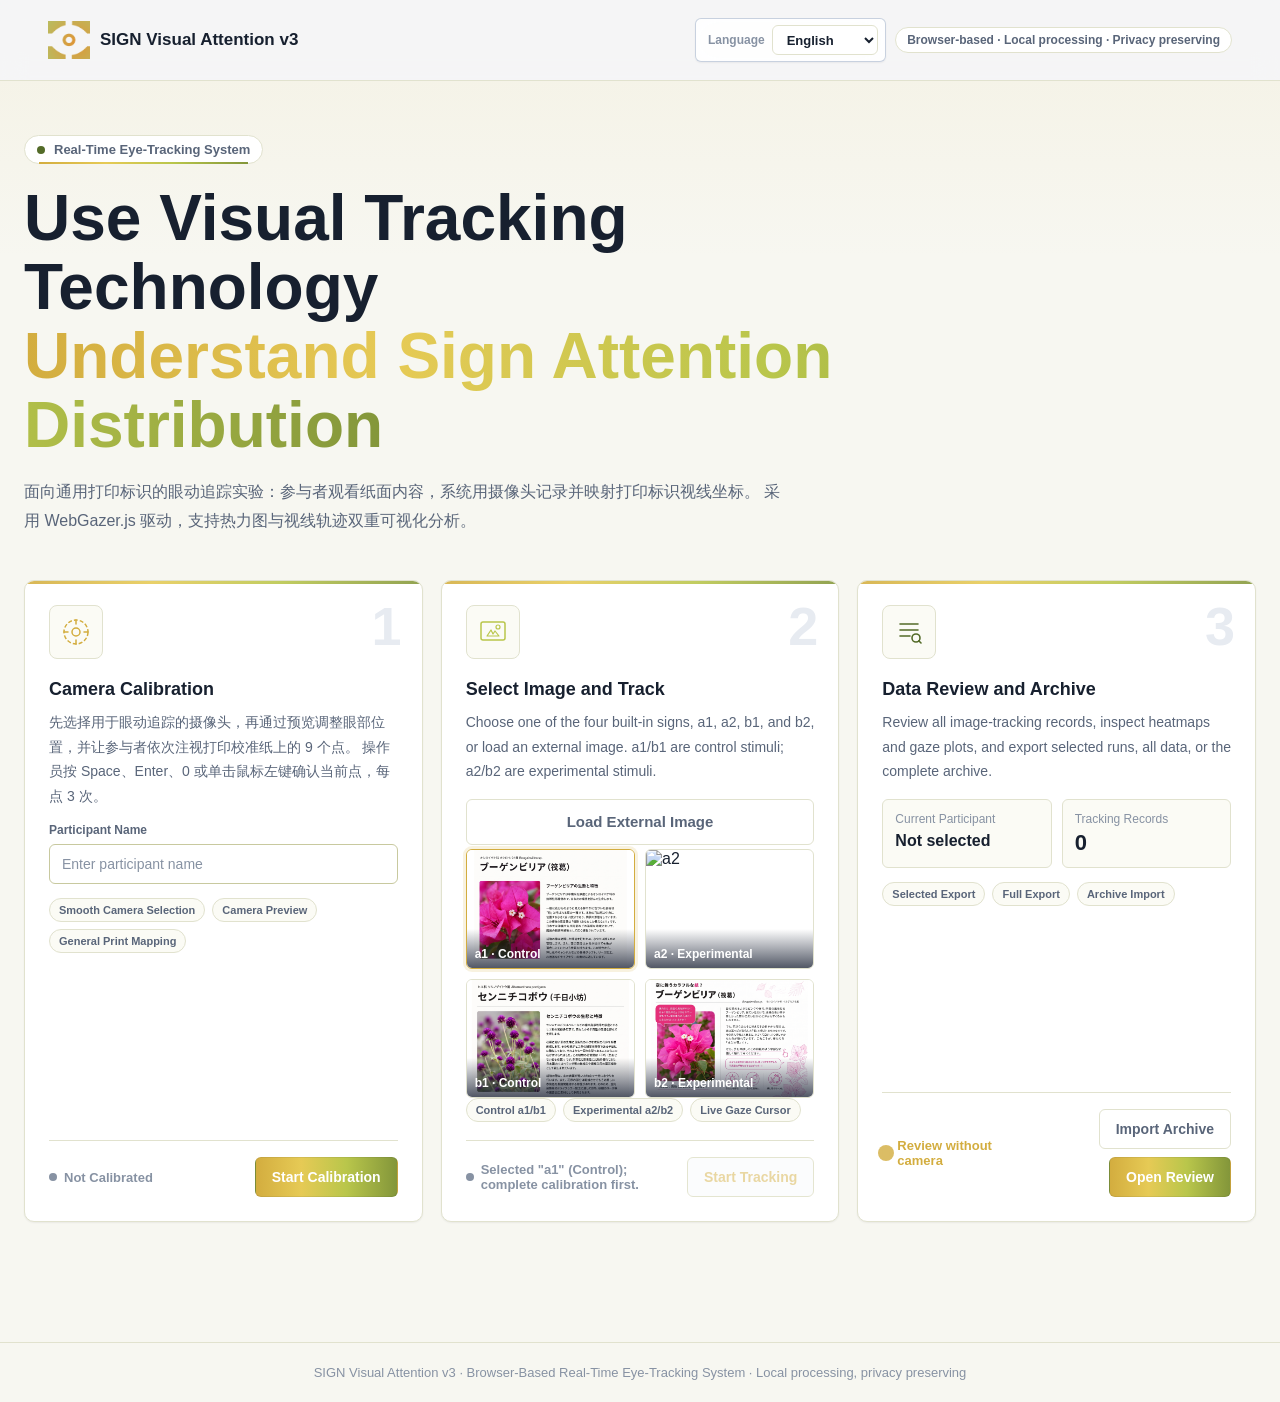
==== commit 048730f5: "Improve archive export and data management" ====
--- a/index.html
+++ b/index.html
@@ -54,6 +54,28 @@
   </div>
 </div>
 
+<!-- ========== 学术图片批量导出选择 ========== -->
+<div id="academic-batch-modal" class="modal-overlay">
+  <div class="modal-card academic-batch-card">
+    <div class="academic-batch-head">
+      <div>
+        <h2 class="modal-title">选择批量导出记录</h2>
+        <p class="modal-desc" id="academic-batch-summary">按当前分析范围选择需要导出的追踪记录。</p>
+      </div>
+      <button class="btn btn-ghost academic-batch-close" id="academic-batch-cancel-btn" type="button">取消</button>
+    </div>
+    <div class="academic-batch-toolbar">
+      <button class="btn btn-ghost" id="academic-batch-select-all-btn" type="button">全选</button>
+      <button class="btn btn-ghost" id="academic-batch-clear-btn" type="button">清空</button>
+    </div>
+    <div class="academic-batch-list" id="academic-batch-list"></div>
+    <div class="academic-batch-actions">
+      <button class="btn btn-ghost" id="academic-batch-cancel-secondary-btn" type="button">取消</button>
+      <button class="btn btn-primary" id="academic-batch-start-btn" type="button">导出选中图片</button>
+    </div>
+  </div>
+</div>
+
 <!-- ========== 摄像头选择界面 ========== -->
 <div id="camera-select-screen" class="screen hidden">
   <div class="camera-select-shell">
@@ -181,7 +203,7 @@
     </div>
     <div class="report-header-actions report-primary-actions">
       <button class="btn btn-archive" id="export-archive-btn">
-        导出存档
+        更新全部存档文件夹
       </button>
       <button class="btn btn-primary" id="back-home-btn">
         <svg width="16" height="16" viewBox="0 0 16 16" fill="none">
@@ -201,14 +223,20 @@
     <div class="data-panel">
       <div class="data-panel-head">
         <span>参与者</span>
-        <strong id="participant-count">0</strong>
+        <div class="data-panel-head-actions">
+          <strong id="participant-count">0</strong>
+          <button class="data-delete-btn" id="delete-participant-btn" type="button" title="删除当前参与者" disabled>删除</button>
+        </div>
       </div>
       <div id="participant-list" class="participant-list"></div>
     </div>
     <div class="data-panel">
       <div class="data-panel-head">
         <span>追踪记录</span>
-        <strong id="run-count">0</strong>
+        <div class="data-panel-head-actions">
+          <strong id="run-count">0</strong>
+          <button class="data-delete-btn" id="delete-run-btn" type="button" title="删除当前记录" disabled>删除</button>
+        </div>
       </div>
       <div id="run-list" class="run-list"></div>
     </div>
@@ -381,9 +409,9 @@
     </div>
 
     <div class="analysis-actions">
-      <button class="btn btn-ghost" id="export-analysis-csv-btn">导出分析 CSV</button>
-      <button class="btn btn-ghost" id="export-analysis-json-btn">导出分析 JSON</button>
-      <button class="btn btn-primary" id="export-analysis-figure-btn">导出整体分析图</button>
+      <button class="btn btn-ghost hidden" id="export-analysis-csv-btn">导出分析 CSV</button>
+      <button class="btn btn-ghost hidden" id="export-analysis-json-btn">导出分析 JSON</button>
+      <button class="btn btn-primary hidden" id="export-analysis-figure-btn">导出整体分析图</button>
     </div>
   </section>
 
@@ -438,8 +466,9 @@
           </select>
         </label>
         <button class="btn btn-secondary" id="gaze-playback-btn" disabled>模拟回放</button>
-        <button class="btn btn-primary" id="export-viz-layer-btn">导出透明图层</button>
-        <button class="btn btn-primary" id="export-academic-figure-btn">导出学术图片</button>
+        <button class="btn btn-primary hidden" id="export-viz-layer-btn">导出透明图层</button>
+        <button class="btn btn-primary hidden" id="export-academic-figure-btn">导出学术图片</button>
+        <button class="btn btn-primary hidden" id="export-academic-batch-btn">批量导出学术图片</button>
       </div>
     </div>
     <div class="manual-correction-panel hidden" id="manual-correction-panel">
@@ -481,21 +510,24 @@
     <button class="btn btn-ghost" id="import-archive-folder-btn">
       导入 data523 文件夹
     </button>
-    <button class="btn btn-ghost" id="export-selected-data-btn">
+    <button class="btn btn-ghost hidden" id="export-selected-data-btn">
       导出单次数据
     </button>
-    <button class="btn btn-ghost" id="export-data-btn">
+    <button class="btn btn-ghost hidden" id="export-data-btn">
       <svg width="16" height="16" viewBox="0 0 16 16" fill="none">
         <path d="M8 2v8M5 7l3 3 3-3M3 13h10" stroke="currentColor" stroke-width="1.5" stroke-linecap="round" stroke-linejoin="round"/>
       </svg>
       导出全部数据
     </button>
-    <button class="btn btn-ghost" id="export-pdf-btn">
+    <button class="btn btn-ghost hidden" id="export-pdf-btn">
       <svg width="16" height="16" viewBox="0 0 16 16" fill="none">
         <path d="M4 2h6l3 3v9H4V2z" stroke="currentColor" stroke-width="1.5" stroke-linejoin="round"/>
         <path d="M9 2v3h3M6 8h4M6 11h4" stroke="currentColor" stroke-width="1.5" stroke-linecap="round"/>
       </svg>
       导出 PDF
+    </button>
+    <button class="btn btn-primary" id="export-participant-folder-btn">
+      导出当前参与者文件夹
     </button>
   </div>
 </div>
--- a/style.css
+++ b/style.css
@@ -8,19 +8,26 @@
 }
 
 :root {
-  --heat-blue: #2554a6;
-  --heat-cyan: #1d8fa3;
-  --heat-yellow: #e7c64b;
-  --heat-orange: #d97a2b;
-  --heat-red: #c8423f;
-  --heat-gradient: linear-gradient(90deg, var(--heat-blue) 0%, var(--heat-cyan) 31%, var(--heat-yellow) 56%, var(--heat-orange) 76%, var(--heat-red) 100%);
-
-  --bg: #f5f6f8;
-  --bg-soft: #eef2f6;
+  --brand-gold: #d3ad3f;
+  --brand-yellow: #e6ca55;
+  --brand-lime: #b9c64b;
+  --brand-olive: #83963a;
+  --brand-forest: #536b28;
+  --brand-gradient: linear-gradient(90deg, var(--brand-gold) 0%, var(--brand-yellow) 32%, var(--brand-lime) 64%, var(--brand-olive) 100%);
+
+  --heat-blue: var(--brand-gold);
+  --heat-cyan: var(--brand-lime);
+  --heat-yellow: var(--brand-yellow);
+  --heat-orange: var(--brand-olive);
+  --heat-red: var(--brand-forest);
+  --heat-gradient: var(--brand-gradient);
+
+  --bg: #f7f7f1;
+  --bg-soft: #f0f2e4;
   --surface: #ffffff;
-  --surface-muted: #f9fafb;
-  --border: #d9e0ea;
-  --border-strong: #b9c5d6;
+  --surface-muted: #fbfbf5;
+  --border: #e1e2ce;
+  --border-strong: #c8c99f;
   --text-primary: #17202f;
   --text-secondary: #596579;
   --text-muted: #8792a3;
@@ -61,7 +68,7 @@
   overflow-x: hidden;
   color: var(--text-primary);
   background:
-    linear-gradient(180deg, rgba(37, 84, 166, 0.035), transparent 260px),
+    linear-gradient(180deg, rgba(211, 173, 63, 0.075), transparent 260px),
     var(--bg);
   font-family: var(--font-ui);
   -webkit-font-smoothing: antialiased;
@@ -76,7 +83,7 @@
 button:focus-visible,
 input:focus-visible,
 select:focus-visible {
-  outline: 3px solid rgba(37, 84, 166, 0.18);
+  outline: 3px solid rgba(211, 173, 63, 0.24);
   outline-offset: 2px;
 }
 
@@ -154,12 +161,12 @@
 
 .btn-primary {
   color: var(--text-inverse);
-  background: linear-gradient(90deg, var(--heat-blue), var(--heat-red));
+  background: var(--brand-gradient);
   border-color: rgba(23, 32, 47, 0.08);
 }
 
 .btn-primary:hover:not(:disabled) {
-  box-shadow: 0 10px 22px rgba(37, 84, 166, 0.18);
+  box-shadow: 0 10px 22px rgba(131, 150, 58, 0.22);
 }
 
 .btn-secondary {
@@ -169,7 +176,7 @@
 }
 
 .btn-secondary:hover:not(:disabled) {
-  background: #edf3fb;
+  background: #f4f6e8;
   border-color: var(--heat-blue);
 }
 
@@ -225,6 +232,85 @@
 }
 
 .modal-overlay.active .modal-card { transform: translateY(0); }
+
+.academic-batch-card {
+  width: min(760px, 100%);
+  max-height: min(760px, calc(100vh - 40px));
+  display: flex;
+  flex-direction: column;
+  gap: 14px;
+}
+
+.academic-batch-head,
+.academic-batch-toolbar,
+.academic-batch-actions {
+  display: flex;
+  align-items: center;
+  justify-content: space-between;
+  gap: 12px;
+}
+
+.academic-batch-head .modal-title,
+.academic-batch-head .modal-desc {
+  margin: 0;
+}
+
+.academic-batch-close {
+  flex: 0 0 auto;
+}
+
+.academic-batch-toolbar {
+  justify-content: flex-start;
+}
+
+.academic-batch-list {
+  min-height: 160px;
+  max-height: 430px;
+  overflow: auto;
+  border: 1px solid var(--border);
+  border-radius: var(--radius-md);
+  background: #f8fafc;
+}
+
+.academic-batch-option {
+  display: grid;
+  grid-template-columns: auto 1fr;
+  gap: 12px;
+  align-items: flex-start;
+  padding: 12px 14px;
+  border-bottom: 1px solid var(--border);
+  cursor: pointer;
+}
+
+.academic-batch-option:last-child {
+  border-bottom: 0;
+}
+
+.academic-batch-option:hover {
+  background: #f4f6e8;
+}
+
+.academic-batch-option input {
+  width: 18px;
+  height: 18px;
+  margin-top: 2px;
+  accent-color: var(--heat-blue);
+}
+
+.academic-batch-option strong {
+  display: block;
+  color: var(--text-primary);
+  font-size: 14px;
+  line-height: 1.35;
+}
+
+.academic-batch-option span {
+  display: block;
+  margin-top: 4px;
+  color: var(--text-secondary);
+  font-size: 12px;
+  line-height: 1.45;
+}
 
 .modal-icon {
   display: flex;
@@ -553,7 +639,7 @@
 #camera-device-select:focus,
 .viz-time-group input:focus {
   border-color: var(--heat-blue);
-  box-shadow: 0 0 0 3px rgba(37, 84, 166, 0.13);
+  box-shadow: 0 0 0 3px rgba(211, 173, 63, 0.16);
   outline: none;
 }
 
@@ -672,7 +758,7 @@
 
 .image-thumb.selected {
   border-color: var(--heat-blue);
-  box-shadow: 0 0 0 3px rgba(37, 84, 166, 0.13);
+  box-shadow: 0 0 0 3px rgba(211, 173, 63, 0.16);
 }
 
 .image-thumb img {
@@ -940,7 +1026,7 @@
   content: "";
   position: absolute;
   inset: 10%;
-  border: 1px dashed rgba(37, 84, 166, 0.25);
+  border: 1px dashed rgba(131, 150, 58, 0.32);
   pointer-events: none;
 }
 
@@ -974,9 +1060,9 @@
 .calib-point-ring {
   position: absolute;
   inset: 0;
-  border: 2px solid var(--heat-red);
+  border: 2px solid var(--heat-blue);
   border-radius: 50%;
-  background: rgba(200, 66, 63, 0.12);
+  background: rgba(211, 173, 63, 0.14);
   transition: all 220ms ease;
 }
 
@@ -1055,10 +1141,10 @@
   z-index: 600;
   width: 22px;
   height: 22px;
-  border: 2px solid rgba(37, 84, 166, 0.78);
+  border: 2px solid rgba(131, 150, 58, 0.82);
   border-radius: 50%;
-  background: rgba(37, 84, 166, 0.22);
-  box-shadow: 0 0 0 5px rgba(37, 84, 166, 0.08);
+  background: rgba(211, 173, 63, 0.22);
+  box-shadow: 0 0 0 5px rgba(131, 150, 58, 0.10);
   pointer-events: none;
   transform: translate(-50%, -50%);
   transition: left 50ms linear, top 50ms linear;
@@ -1143,10 +1229,10 @@
   z-index: 450;
   width: 28px;
   height: 28px;
-  border: 2.5px solid rgba(200, 66, 63, 0.9);
+  border: 2.5px solid rgba(131, 150, 58, 0.92);
   border-radius: 50%;
-  background: rgba(200, 66, 63, 0.24);
-  box-shadow: 0 0 0 7px rgba(200, 66, 63, 0.08);
+  background: rgba(211, 173, 63, 0.24);
+  box-shadow: 0 0 0 7px rgba(131, 150, 58, 0.10);
   pointer-events: none;
   transform: translate(-50%, -50%);
   transition: left 50ms linear, top 50ms linear;
@@ -1160,7 +1246,7 @@
   width: 6px;
   height: 6px;
   border-radius: 50%;
-  background: rgba(200, 66, 63, 0.9);
+  background: rgba(131, 150, 58, 0.94);
   transform: translate(-50%, -50%);
 }
 
@@ -1207,7 +1293,7 @@
   height: 42px;
   border: 1px solid rgba(255, 255, 255, 0.18);
   border-radius: 50%;
-  background: var(--heat-red);
+  background: var(--danger);
   box-shadow: 0 10px 24px rgba(200, 66, 63, 0.28);
   cursor: pointer;
   transition: transform var(--transition), background var(--transition);
@@ -1225,7 +1311,7 @@
   min-height: 100vh;
   padding: 24px 32px 48px;
   background:
-    linear-gradient(180deg, rgba(37, 84, 166, 0.04), transparent 280px),
+    linear-gradient(180deg, rgba(211, 173, 63, 0.065), transparent 280px),
     var(--bg);
 }
 
@@ -1266,13 +1352,13 @@
 
 #export-archive-btn.btn-archive {
   color: var(--text-inverse);
-  background: linear-gradient(90deg, var(--heat-red), var(--heat-orange));
+  background: var(--brand-gradient);
   border-color: transparent;
   box-shadow: none;
 }
 
 #export-archive-btn.btn-archive:hover {
-  box-shadow: 0 10px 22px rgba(200, 66, 63, 0.18);
+  box-shadow: 0 10px 22px rgba(131, 150, 58, 0.22);
 }
 
 .report-mode-tabs {
@@ -1302,12 +1388,12 @@
 
 .report-mode-tab:hover {
   color: var(--heat-blue);
-  background: #eef4fb;
+  background: #f4f6e8;
 }
 
 .report-mode-tab.active {
   color: var(--text-inverse);
-  background: linear-gradient(90deg, var(--heat-blue), var(--heat-cyan));
+  background: var(--brand-gradient);
 }
 
 #report-screen.report-mode-single {
@@ -1335,28 +1421,29 @@
 }
 
 #report-screen.report-mode-single .data-workbench {
-  grid-template-columns: minmax(180px, 0.75fr) minmax(240px, 1fr) minmax(280px, 1.2fr);
-  gap: 10px;
+  grid-template-columns: minmax(300px, 0.9fr) minmax(420px, 1.4fr);
+  gap: 14px;
+  margin-bottom: 14px;
+}
+
+#report-screen.report-mode-single .data-panel {
+  min-height: 290px;
+  padding: 14px;
+}
+
+#report-screen.report-mode-single .data-panel-head {
   margin-bottom: 10px;
-}
-
-#report-screen.report-mode-single .data-panel {
-  min-height: auto;
-  padding: 10px;
-}
-
-#report-screen.report-mode-single .data-panel-head {
-  margin-bottom: 6px;
 }
 
 #report-screen.report-mode-single .participant-list,
 #report-screen.report-mode-single .run-list {
-  gap: 6px;
-  max-height: 118px;
+  gap: 8px;
+  max-height: 310px;
 }
 
 #report-screen.report-mode-single .data-item {
-  padding: 8px;
+  min-height: 54px;
+  padding: 10px 12px;
 }
 
 #report-screen.report-mode-single .data-panel-note {
@@ -1364,9 +1451,14 @@
   line-height: 1.45;
 }
 
+#report-screen.report-mode-single .data-panel-wide {
+  grid-column: 1 / -1;
+  min-height: auto;
+}
+
 #report-screen.report-mode-single .viz-container {
   min-height: 390px;
-  height: calc(100vh - 300px);
+  height: calc(100vh - 520px);
 }
 
 #report-screen.report-mode-single .viz-tabs,
@@ -1547,10 +1639,10 @@
 .analysis-zone-cell {
   min-height: 82px;
   padding: 10px;
-  border: 1px solid rgba(37, 84, 166, 0.14);
+  border: 1px solid rgba(131, 150, 58, 0.18);
   border-radius: var(--radius-sm);
   background:
-    linear-gradient(135deg, rgba(37, 84, 166, calc(0.05 + var(--zone-alpha) * 0.30)), rgba(200, 66, 63, calc(0.03 + var(--zone-alpha) * 0.12))),
+    linear-gradient(135deg, rgba(211, 173, 63, calc(0.06 + var(--zone-alpha) * 0.26)), rgba(131, 150, 58, calc(0.04 + var(--zone-alpha) * 0.20))),
     #fff;
 }
 
@@ -1644,12 +1736,42 @@
 
 .data-panel-head strong { color: var(--text-primary); }
 
+.data-panel-head-actions {
+  display: flex;
+  align-items: center;
+  gap: 8px;
+}
+
+.data-delete-btn {
+  min-height: 28px;
+  padding: 4px 9px;
+  border: 1px solid #efc8c6;
+  border-radius: var(--radius-sm);
+  color: var(--danger);
+  background: var(--danger-soft);
+  cursor: pointer;
+  font: inherit;
+  font-size: 11px;
+  font-weight: 800;
+  transition: background var(--transition), border-color var(--transition), opacity var(--transition);
+}
+
+.data-delete-btn:hover:not(:disabled) {
+  border-color: var(--danger);
+  background: #f6dedd;
+}
+
+.data-delete-btn:disabled {
+  cursor: not-allowed;
+  opacity: 0.38;
+}
+
 .participant-list,
 .run-list {
   display: flex;
   flex-direction: column;
   gap: 8px;
-  max-height: 230px;
+  max-height: 360px;
   overflow: auto;
 }
 
@@ -1673,7 +1795,7 @@
 
 .data-item.active {
   border-color: var(--heat-blue);
-  background: #eef4fb;
+  background: #f7f6e8;
   box-shadow: inset 3px 0 0 var(--heat-blue);
 }
 
@@ -1804,12 +1926,12 @@
 
 .viz-tab:hover {
   color: var(--heat-blue);
-  background: #eef4fb;
+  background: #f4f6e8;
 }
 
 .viz-tab.active {
   color: var(--text-inverse);
-  background: linear-gradient(90deg, var(--heat-blue), var(--heat-cyan));
+  background: var(--brand-gradient);
   border-color: transparent;
 }
 
@@ -1921,6 +2043,7 @@
   align-items: center;
   justify-content: center;
   min-height: 400px;
+  overflow: hidden;
   padding: 0;
   background:
     linear-gradient(45deg, #e2e8f0 25%, transparent 25%),
@@ -1935,7 +2058,9 @@
 #report-canvas {
   display: block;
   max-width: 100%;
-  max-height: 70vh;
+  max-height: 100%;
+  width: auto;
+  height: auto;
 }
 
 .manual-correction-canvas {
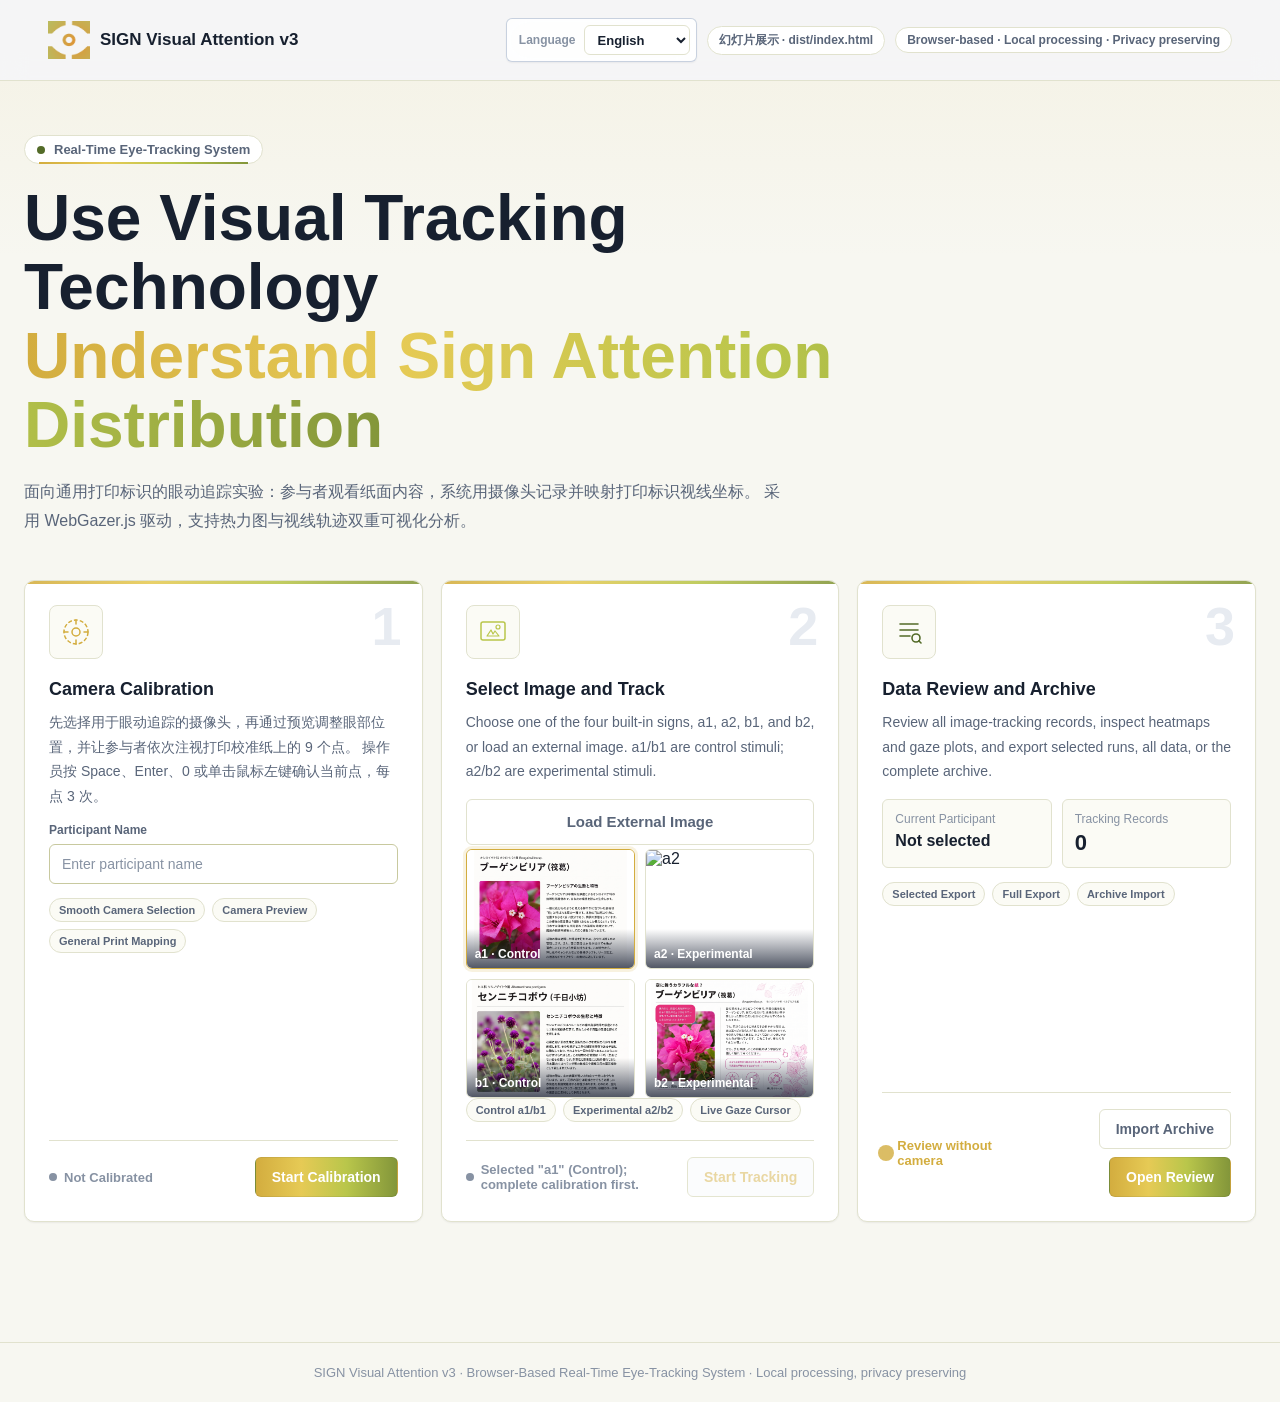
==== commit fab0e82a: "feat(slides): add deep cognitive analysis chapter with Shannon surprisal modeling and 13-participant" ====
--- a/index.html
+++ b/index.html
@@ -548,6 +548,7 @@
           <option value="ja">日本語</option>
         </select>
       </div>
+      <a href="dist/index.html" class="header-badge" style="text-decoration:none">幻灯片展示 · dist/index.html</a>
       <div class="header-badge">基于浏览器 · 本地处理 · 隐私保护</div>
     </div>
   </header>
